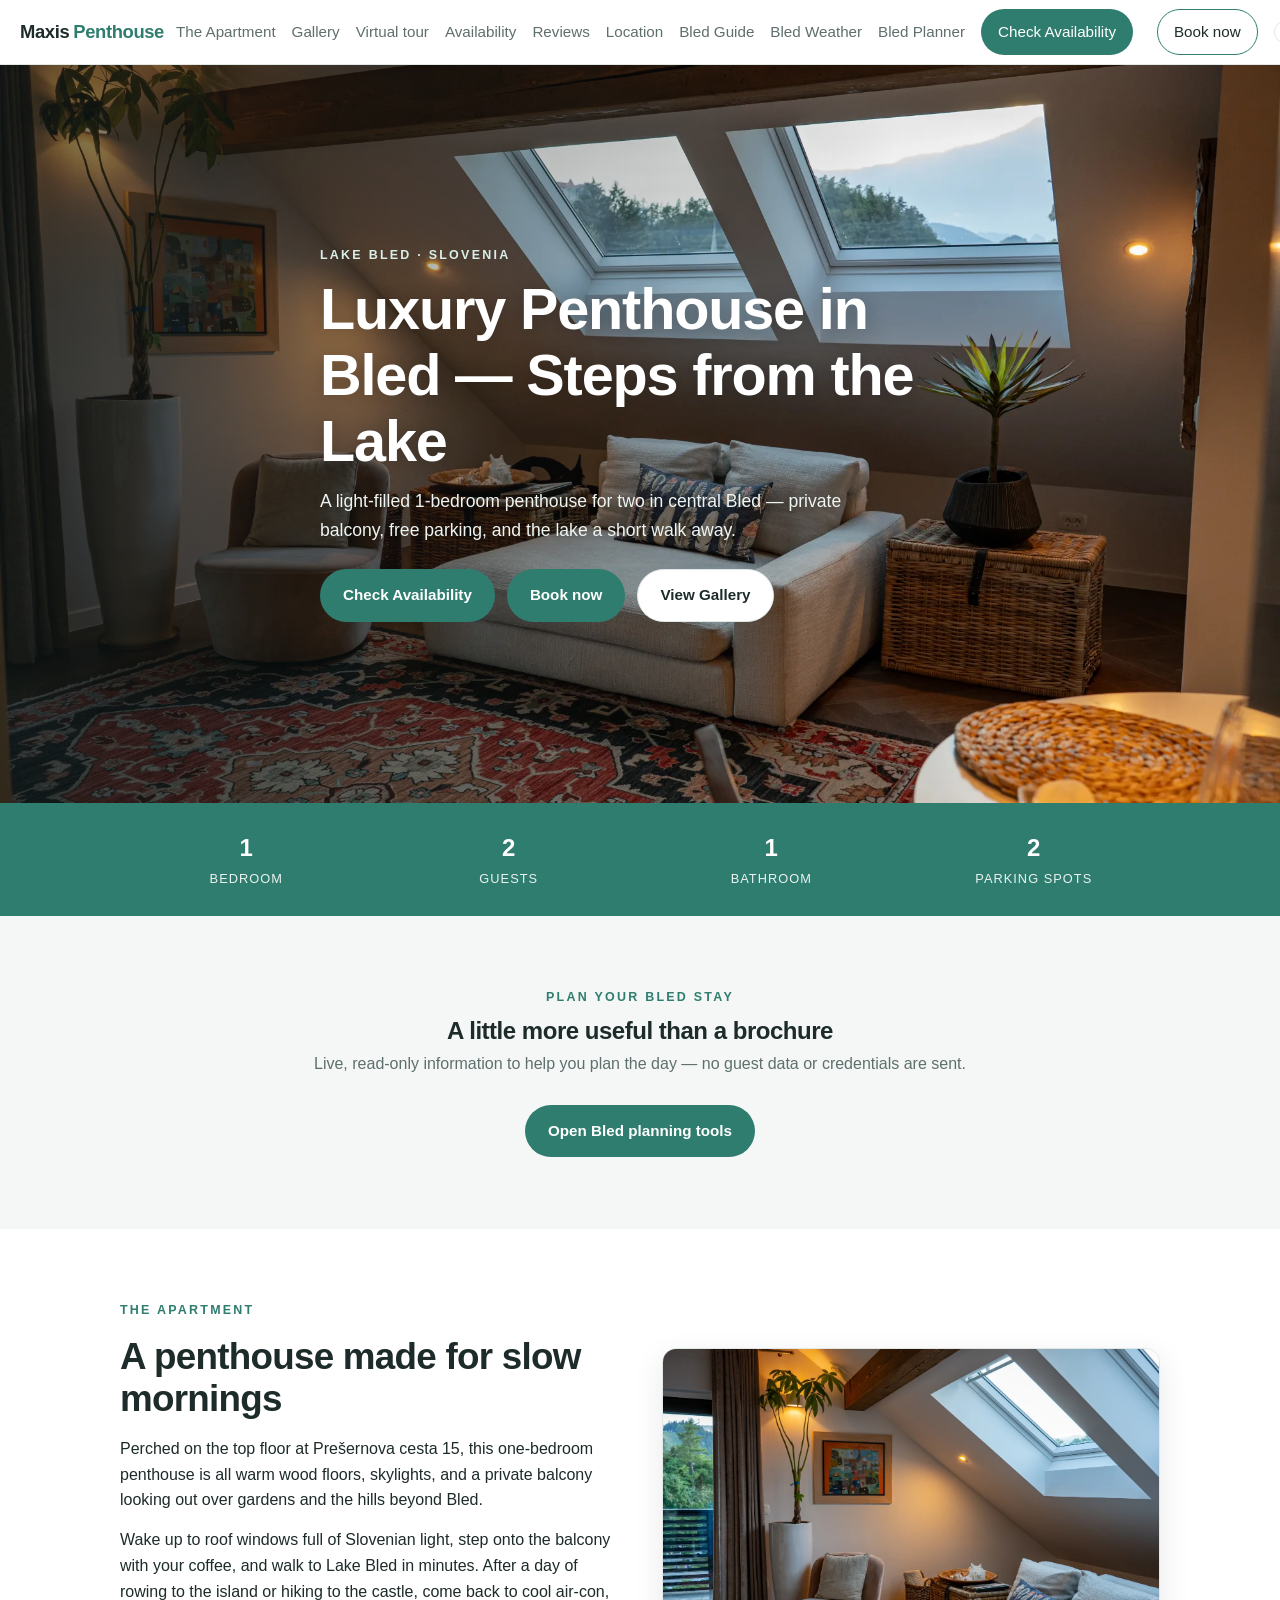
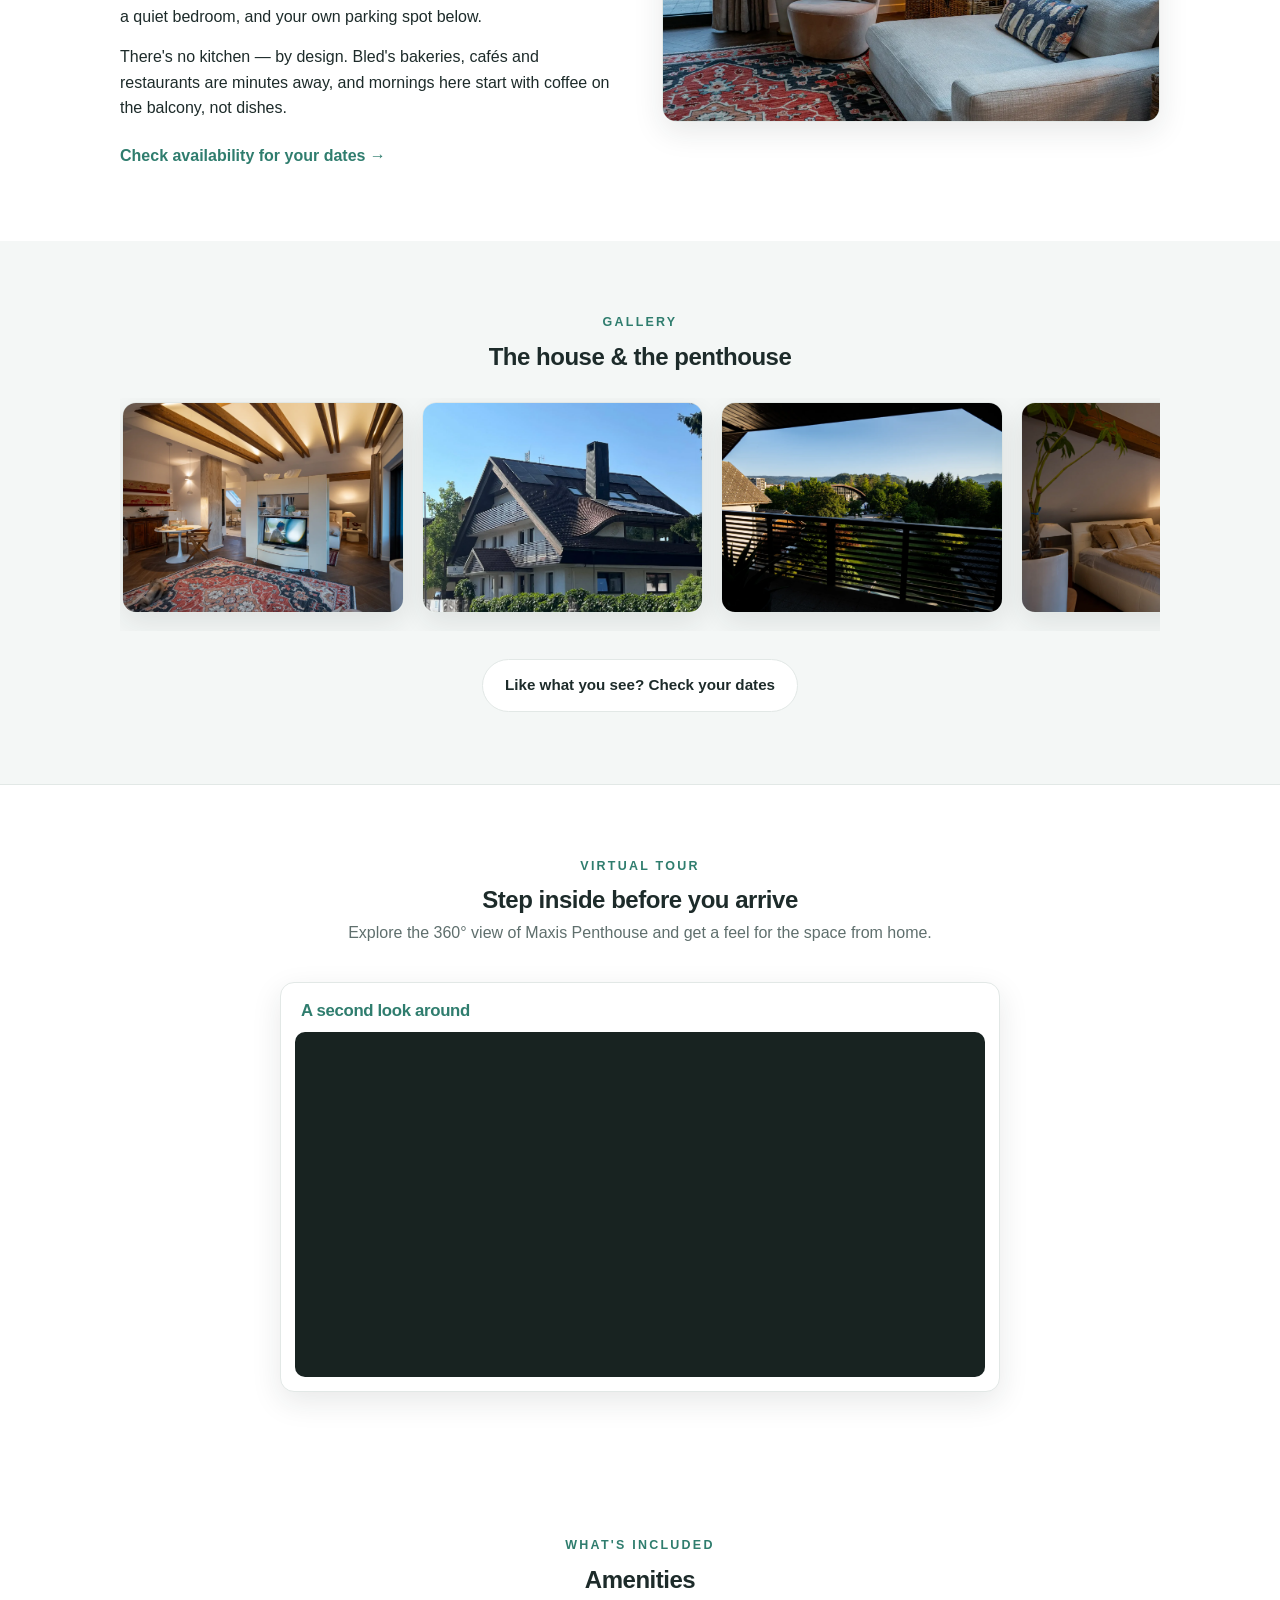
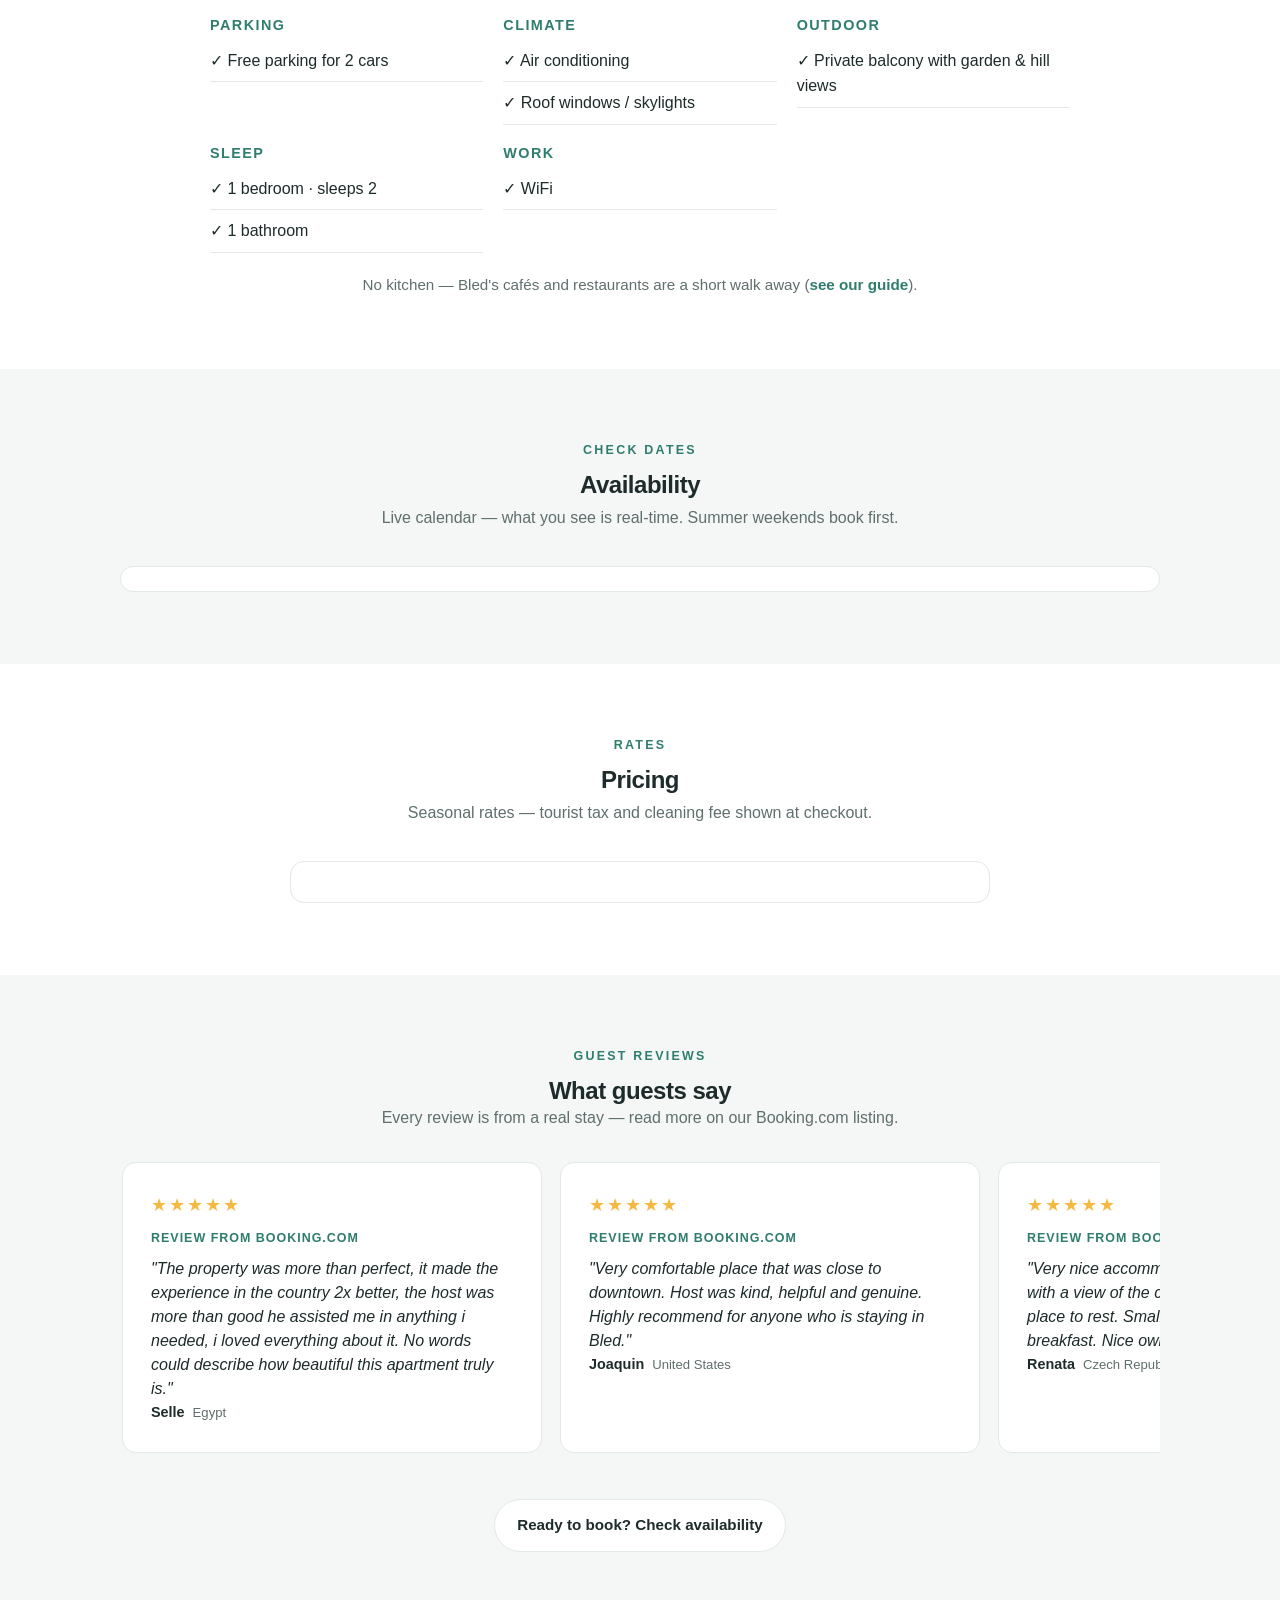
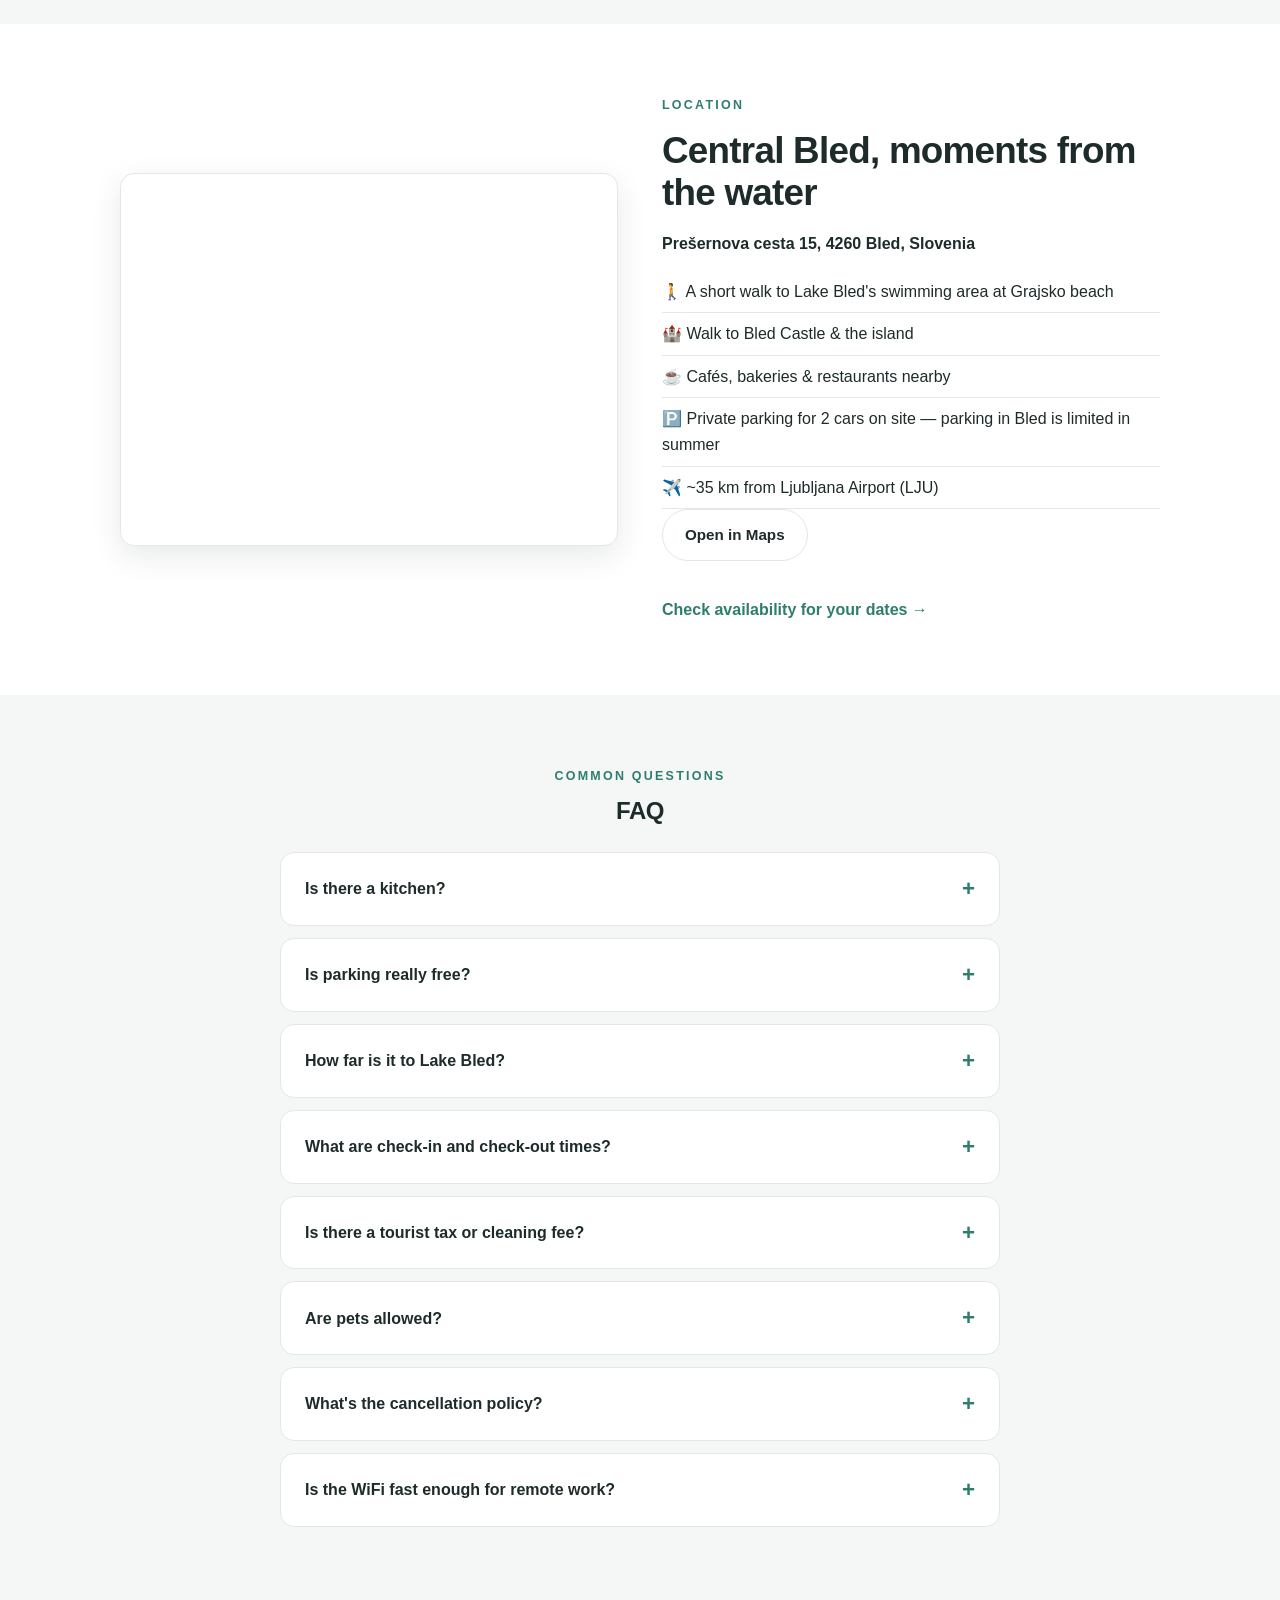
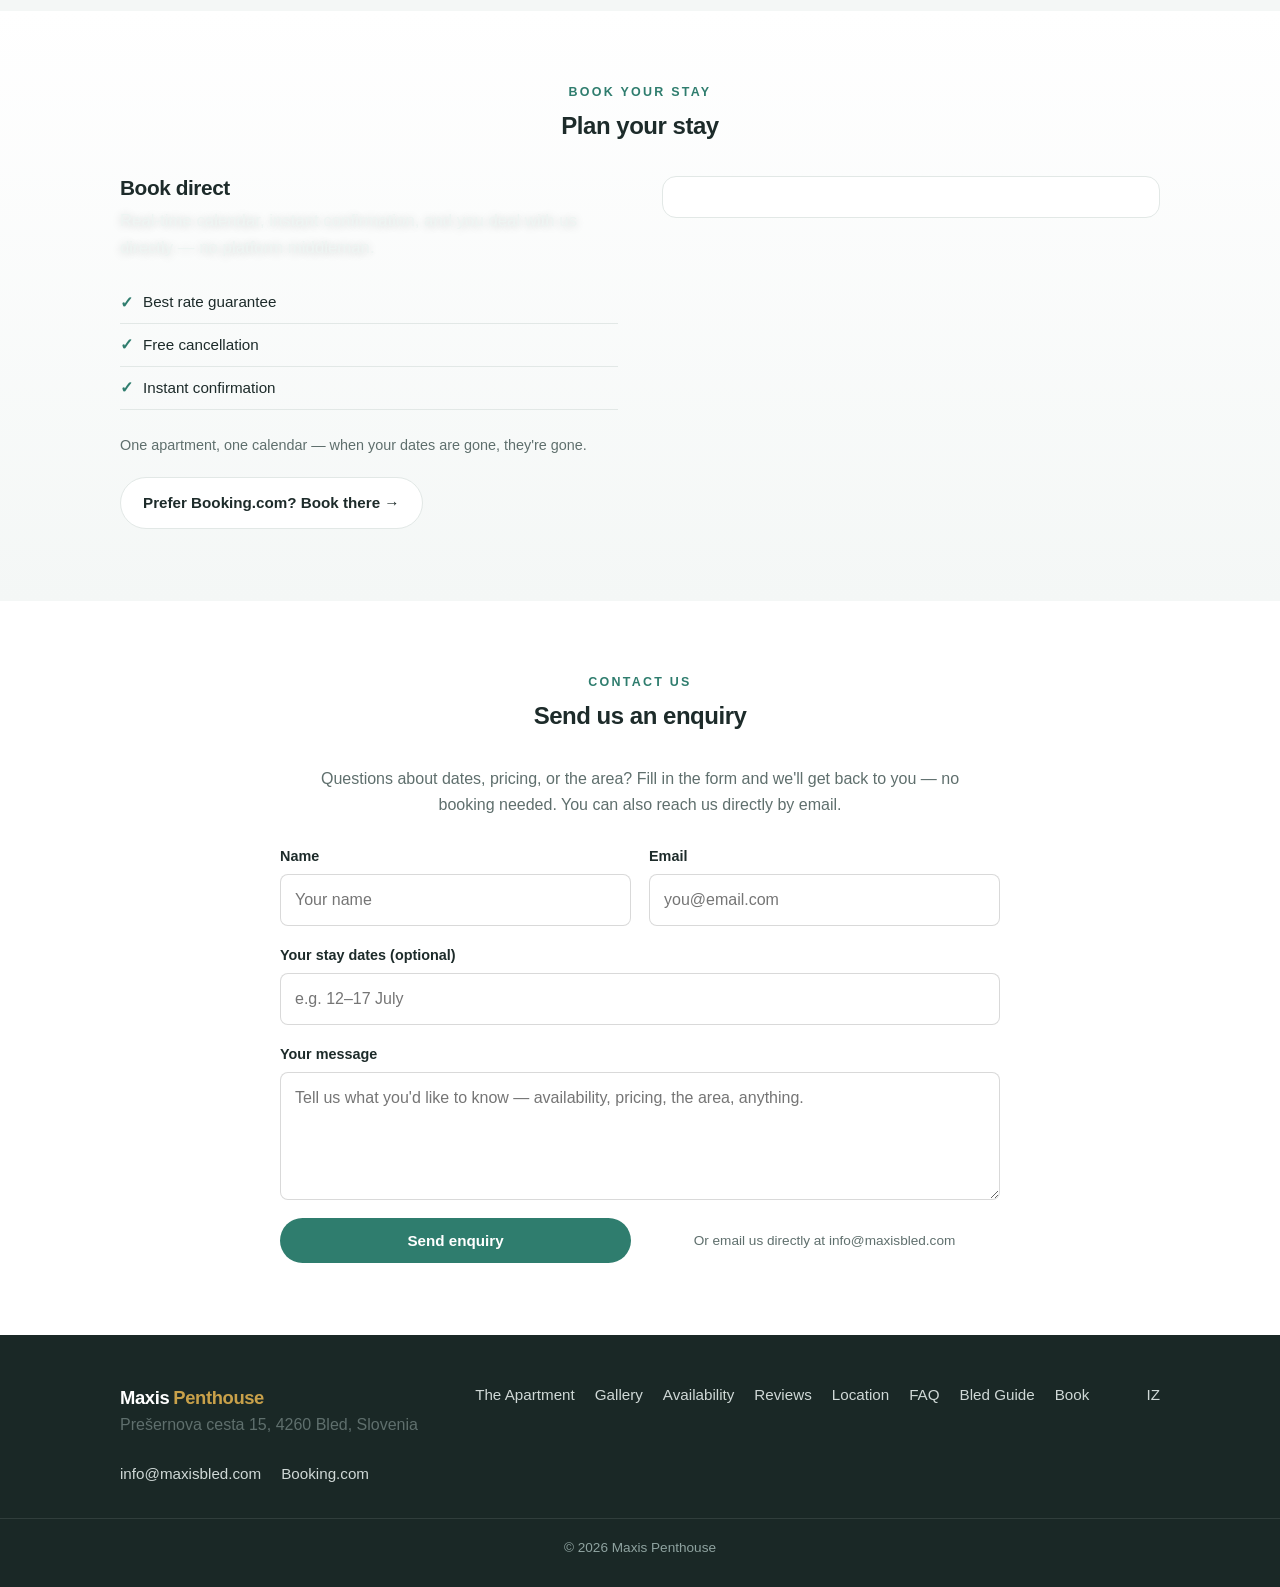
==== index.html @ b4956f51 "Improve mobile virtual tour fullscreen support" ====
<!DOCTYPE html>
<html lang="en">
<head>
  <meta charset="UTF-8" />
  <meta name="viewport" content="width=device-width, initial-scale=1.0" />
  <title>Luxury Penthouse in Bled | Maxis Penthouse — Lake Bled Apartment</title>
  <meta name="description" content="Luxury penthouse apartment in Bled, Slovenia — steps from Lake Bled. Private balcony, mountain views, air conditioning, free parking for 2 cars. Book direct for the best rate." />
  <meta name="robots" content="index, follow, max-image-preview:large" />
  <link rel="canonical" href="https://maxisbled.com/" />
  <link rel="preload" as="image" href="images/hero.webp" imagesrcset="images/hero-2000.webp 2000w, images/hero.webp 1024w" imagesizes="100vw" />

  <meta property="og:type" content="website" />
  <meta property="og:locale" content="en_US" />
  <meta property="og:site_name" content="Maxis Penthouse Bled" />
  <meta property="og:title" content="Luxury Penthouse in Bled | Maxis Penthouse — Lake Bled Apartment" />
  <meta property="og:description" content="Luxury penthouse apartment in Bled, Slovenia — steps from Lake Bled. Private balcony, mountain views, air conditioning, free parking." />
  <meta property="og:image" content="https://maxisbled.com/images/hero-2000.webp" />
  <meta property="og:image:width" content="2000" />
  <meta property="og:image:height" content="1334" />
  <meta property="og:image:type" content="image/webp" />
  <meta property="og:image:alt" content="Bright living area with wooden floors and roof windows at Maxis Penthouse Bled" />
  <meta property="og:url" content="https://maxisbled.com/" />
  <meta name="twitter:card" content="summary_large_image" />
  <meta name="twitter:title" content="Luxury Penthouse in Bled | Maxis Penthouse" />
  <meta name="twitter:description" content="Luxury penthouse apartment in Bled, Slovenia — steps from Lake Bled. Private balcony, mountain views, free parking." />
  <meta name="twitter:image" content="https://maxisbled.com/images/hero-2000.webp" />
  <meta name="twitter:image:alt" content="Bright living area with wooden floors and roof windows at Maxis Penthouse Bled" />
  <meta name="theme-color" content="#2f7d6e" />

  <link rel="icon" type="image/svg+xml" href="favicon.svg" />
  <link rel="icon" type="image/png" sizes="180x180" href="favicon.png" />
  <link rel="apple-touch-icon" sizes="180x180" href="favicon.png" />
  <link rel="stylesheet" href="styles.css?v=c5dc581" />
  <script>
    (function(){
      var t=localStorage.getItem('theme');
      if(t)document.documentElement.setAttribute('data-theme',t);
      else if(window.matchMedia('(prefers-color-scheme:dark)').matches)document.documentElement.setAttribute('data-theme','dark');
    })();
  </script>

  <script type="application/ld+json">
  {
    "@context": "https://schema.org",
    "@type": "LodgingBusiness",
    "name": "Maxis Penthouse",
    "description": "Luxury penthouse apartment in central Bled, Slovenia — steps from Lake Bled. Private balcony, mountain views, air conditioning, free parking for 2 cars.",
    "url": "https://maxisbled.com/",
    "image": [
      "https://maxisbled.com/images/hero.webp",
      "https://maxisbled.com/images/living.webp",
      "https://maxisbled.com/images/balcony.webp",
      "https://maxisbled.com/images/featured.webp",
      "https://maxisbled.com/images/bedroom.webp",
      "https://maxisbled.com/images/bathroom.webp"
    ],
    "address": { "@type": "PostalAddress", "streetAddress": "Prešernova cesta 15", "addressLocality": "Bled", "postalCode": "4260", "addressCountry": "SI" },
    "geo": { "@type": "GeoCoordinates", "latitude": 46.3683, "longitude": 14.1036 },
    "priceRange": "€260–€470",
    "checkinTime": "15:00",
    "checkoutTime": "10:00",
    "petsAllowed": false,
    "sameAs": ["https://www.booking.com/hotel/si/maxis-penthouse-with-castle-view.sl.html"],
    "aggregateRating": { "@type": "AggregateRating", "ratingValue": "10", "bestRating": "10", "ratingCount": "4" },
    "amenityFeature": [
      { "@type": "LocationFeatureSpecification", "name": "Free parking", "value": true },
      { "@type": "LocationFeatureSpecification", "name": "Air conditioning", "value": true },
      { "@type": "LocationFeatureSpecification", "name": "WiFi", "value": true },
      { "@type": "LocationFeatureSpecification", "name": "Private balcony", "value": true }
    ],
    "occupancy": { "@type": "QuantitativeValue", "maxValue": 2, "unitText": "guests" }
  }
  </script>
  <script type="application/ld+json">
  {
    "@context": "https://schema.org",
    "@type": "WebSite",
    "name": "Maxis Penthouse",
    "url": "https://maxisbled.com/"
  }
  </script>
  <script type="application/ld+json">
  {
    "@context": "https://schema.org",
    "@type": "FAQPage",
    "mainEntity": [
      {
        "@type": "Question",
        "name": "Is there a kitchen?",
        "acceptedAnswer": {
          "@type": "Answer",
          "text": "No — the penthouse doesn't have a kitchen. Bled has excellent cafés, bakeries and restaurants within a short walk, and we're happy to recommend our favourites. Coffee-making facilities are available."
        }
      },
      {
        "@type": "Question",
        "name": "Is parking really free?",
        "acceptedAnswer": {
          "@type": "Answer",
          "text": "Yes — you get 2 private parking spaces on site at no extra charge. Parking in Bled is limited in summer, so this is a real advantage."
        }
      },
      {
        "@type": "Question",
        "name": "How far is it to Lake Bled?",
        "acceptedAnswer": {
          "@type": "Answer",
          "text": "A short walk. The main swimming area at Grajsko beach is a few minutes on foot from the penthouse."
        }
      },
      {
        "@type": "Question",
        "name": "What are check-in and check-out times?",
        "acceptedAnswer": {
          "@type": "Answer",
          "text": "Check-in from 15:00, check-out by 10:00. Early check-in or late check-out may be available on request."
        }
      },
      {
        "@type": "Question",
        "name": "Is there a tourist tax or cleaning fee?",
        "acceptedAnswer": {
          "@type": "Answer",
          "text": "A tourist tax (~€2–3.50 per guest per night) and a cleaning fee (€40) are shown at checkout through our booking system."
        }
      },
      {
        "@type": "Question",
        "name": "Are pets allowed?",
        "acceptedAnswer": {
          "@type": "Answer",
          "text": "No pets, no smoking — keeping the penthouse fresh for every guest."
        }
      },
      {
        "@type": "Question",
        "name": "What's the cancellation policy?",
        "acceptedAnswer": {
          "@type": "Answer",
          "text": "Flexible. Full details are shown when you book through our calendar."
        }
      },
      {
        "@type": "Question",
        "name": "Is the WiFi fast enough for remote work?",
        "acceptedAnswer": {
          "@type": "Answer",
          "text": "Yes — the penthouse has reliable WiFi suitable for video calls and remote work."
        }
      }
    ]
  }
  </script>
</head>
<body>
  <a class="skip-link" href="#about" >Skip to content</a>

  <header class="site-header">
    <div class="container nav">
      <a class="brand" href="#top">Maxis<span>Penthouse</span></a>
      <nav class="nav-links" id="nav-links">
        <a href="#about" data-i18n="nav_apartment">The Apartment</a>
        <a href="#gallery" data-i18n="nav_gallery">Gallery</a>
        <a href="#tour" data-i18n="nav_tour">Virtual tour</a>
        <a href="#availability" data-i18n="nav_availability">Availability</a>
        <a href="#reviews" data-i18n="nav_reviews">Reviews</a>
        <a href="#location" data-i18n="nav_location">Location</a>
        <a href="bled-guide.html" data-i18n="nav_guide">Bled Guide</a>
        <a href="weather.html" data-i18n="nav_weather">Bled Weather</a>
        <a href="bled-planner.html" data-i18n="nav_planner">Bled Planner</a>
        <a href="#availability" class="btn btn-primary" data-i18n="nav_check">Check Availability</a>
        <a href="#book" class="btn btn-ghost" data-i18n="nav_book">Book now</a>
      </nav>
      <button class="lang-toggle" data-lang-toggle aria-label="Preklopi v slovenščino"><span data-lang-label>SI</span></button>
      <button class="theme-toggle" id="theme-toggle" aria-label="Toggle dark mode"><span class="icon-moon">&#9790;</span><span class="icon-sun">&#9728;</span></button>
      <button class="nav-toggle" id="nav-toggle" aria-label="Menu" aria-expanded="false" aria-controls="nav-links">☰</button>
    </div>
  </header>

  <section id="top" class="hero">
    <picture>
      <source srcset="images/hero-2000.webp" media="(min-width: 1200px)" />
      <img class="hero-photo" src="images/hero.webp" alt="Bright living area with wooden floors and roof windows at Maxis Penthouse Bled" fetchpriority="high" />
    </picture>
    <div class="hero-overlay"></div>
    <div class="container hero-inner">
      <p class="eyebrow" data-i18n="hero_eyebrow">Lake Bled · Slovenia</p>
      <h1 data-i18n="hero_h1">Luxury Penthouse in Bled — Steps from the Lake</h1>
      <p class="lead" data-i18n="hero_lead">A light-filled 1-bedroom penthouse for two in central Bled — private balcony, free parking, and the lake a short walk away.</p>
      <div class="hero-cta">
        <a href="#availability" class="btn btn-primary" data-i18n="btn_check">Check Availability</a>
        <a href="#book" class="btn btn-primary" data-i18n="btn_book">Book now</a>
        <a href="#gallery" class="btn btn-ghost" data-i18n="btn_view_gallery">View Gallery</a>
      </div>
    </div>
  </section>

  <section class="facts">
    <div class="container facts-grid">
      <div class="fact"><span class="fact-num">1</span><span class="fact-label" data-i18n="fact_bedroom">Bedroom</span></div>
      <div class="fact"><span class="fact-num">2</span><span class="fact-label" data-i18n="fact_guests">Guests</span></div>
      <div class="fact"><span class="fact-num">1</span><span class="fact-label" data-i18n="fact_bathroom">Bathroom</span></div>
      <div class="fact"><span class="fact-num">2</span><span class="fact-label" data-i18n="fact_parking">Parking spots</span></div>
    </div>
  </section>

  <section id="stay-info" class="section section-alt stay-tools-teaser">
    <div class="container center">
      <p class="eyebrow center" data-i18n="live_eyebrow">Plan your Bled stay</p>
      <h2 class="center" data-i18n="live_h2">A little more useful than a brochure</h2>
      <p class="section-desc center muted" data-i18n="live_desc">Live, read-only information to help you plan the day — no guest data or credentials are sent.</p>
      <a class="btn btn-primary section-cta" href="weather.html" data-i18n="nav_weather">Open Bled planning tools</a>
    </div>
  </section>

  <section id="about" class="section">
    <div class="container two-col">
      <div class="col-text">
        <p class="eyebrow" data-i18n="about_eyebrow">The Apartment</p>
        <h2 data-i18n="about_h2">A penthouse made for slow mornings</h2>
        <p data-i18n="about_p1">Perched on the top floor at Prešernova cesta 15, this one-bedroom penthouse is all warm wood floors, skylights, and a private balcony looking out over gardens and the hills beyond Bled.</p>
        <p data-i18n="about_p2">Wake up to roof windows full of Slovenian light, step onto the balcony with your coffee, and walk to Lake Bled in minutes. After a day of rowing to the island or hiking to the castle, come back to cool air-con, a quiet bedroom, and your own parking spot below.</p>
        <p data-i18n="about_p3">There's no kitchen — by design. Bled's bakeries, cafés and restaurants are minutes away, and mornings here start with coffee on the balcony, not dishes.</p>
        <a href="#availability" class="text-cta" data-i18n="about_cta">Check availability for your dates →</a>
      </div>
      <div class="col-media">
        <img class="img-round" src="images/living.webp" alt="Living room with balcony door and garden view at Maxis Penthouse Bled"  loading="lazy" width="1024" height="683" />
      </div>
    </div>
  </section>

  <section id="gallery" class="section section-alt">
    <div class="container">
      <p class="eyebrow center" data-i18n="gallery_eyebrow">Gallery</p>
      <h2 class="center" data-i18n="gallery_h2">The house &amp; the penthouse</h2>
      <div class="gallery" role="region" aria-label="Photo gallery" tabindex="0">
        <div class="gallery-track">
          <img class="img-round gallery-lead" src="images/featured.webp" alt="Spacious penthouse living area with natural light and wooden floors at Maxis Penthouse Bled" loading="lazy" width="1024" height="683" />
          <img class="img-round" src="images/building.webp" alt="Exterior of the house on Prešernova cesta 15 — the penthouse is the top floor with solar panels, skylights and a private balcony" loading="lazy" width="1313" height="1600" />
          <img class="img-round" src="images/balcony.webp" alt="Private balcony with garden and hill views at Maxis Penthouse Bled" loading="lazy" width="1024" height="683" />
          <img class="img-round" src="images/bedroom.webp" alt="Double bedroom with warm lighting and wooden floors at Maxis Penthouse Bled" loading="lazy" width="1024" height="683" />
          <img class="img-round" src="images/skylight.webp" alt="Roof windows filling the penthouse living room with light at Maxis Penthouse Bled" loading="lazy" width="1024" height="683" />
          <img class="img-round" src="images/bathroom.webp" alt="Modern bathroom with shower at Maxis Penthouse Bled" loading="lazy" width="1024" height="683" />
          <img class="img-round" src="images/gallery-5.webp" alt="Penthouse room with natural light at Maxis Penthouse Bled" loading="lazy" width="1024" height="683" />
          <img class="img-round" src="images/gallery-11.webp" alt="Views over the hills and trees from Maxis Penthouse Bled" loading="lazy" width="1024" height="683" />
          <img class="img-round" src="images/gallery-12.webp" alt="Dining table area at Maxis Penthouse Bled" loading="lazy" width="1024" height="683" />
        </div>
      </div>
      <div class="section-cta center">
        <a href="#availability" class="btn btn-ghost" data-i18n="gallery_cta">Like what you see? Check your dates</a>
      </div>
    </div>
  </section>

  <section id="tour" class="section virtual-tour-section">
    <div class="container">
      <div class="section-header center">
        <p class="eyebrow center" data-i18n="tour_eyebrow">Virtual tour</p>
        <h2 class="center" data-i18n="tour_h2">Step inside before you arrive</h2>
        <p class="section-desc center muted" data-i18n="tour_desc">Explore the 360° view of Maxis Penthouse and get a feel for the space from home.</p>
      </div>
      <div class="virtual-tour-grid">
        <article class="virtual-tour-card">
          <h3 data-i18n="tour_2_title">A second look around</h3>
          <div class="virtual-tour-frame">
            <iframe title="Second 360° virtual tour of the Maxis Penthouse" src="https://momento360.com/e/uc/481cbc3a7614411aabf48dd145ebda7f?utm_campaign=embed&amp;utm_source=other&amp;utm_medium=embed&amp;size=medium&amp;display-plan=true" allow="accelerometer; gyroscope; autoplay; fullscreen" allowfullscreen="true" webkitallowfullscreen="true" mozallowfullscreen="true" loading="lazy" referrerpolicy="no-referrer-when-downgrade"></iframe>
          </div>
        </article>
      </div>
    </div>
  </section>

  <section id="amenities" class="section">
    <div class="container">
      <p class="eyebrow center" data-i18n="am_eyebrow">What's included</p>
      <h2 class="center" data-i18n="am_h2">Amenities</h2>
      <div class="amenities-grid">
        <div class="amenity-group">
          <h3 data-i18n="am_parking">Parking</h3>
          <ul class="amenities">
            <li data-i18n="am_parking_1">✓ Free parking for 2 cars</li>
          </ul>
        </div>
        <div class="amenity-group">
          <h3 data-i18n="am_climate">Climate</h3>
          <ul class="amenities">
            <li data-i18n="am_climate_1">✓ Air conditioning</li>
            <li data-i18n="am_climate_2">✓ Roof windows / skylights</li>
          </ul>
        </div>
        <div class="amenity-group">
          <h3 data-i18n="am_outdoor">Outdoor</h3>
          <ul class="amenities">
            <li data-i18n="am_outdoor_1">✓ Private balcony with garden &amp; hill views</li>
          </ul>
        </div>
        <div class="amenity-group">
          <h3 data-i18n="am_sleep">Sleep</h3>
          <ul class="amenities">
            <li data-i18n="am_sleep_1">✓ 1 bedroom · sleeps 2</li>
            <li data-i18n="am_sleep_2">✓ 1 bathroom</li>
          </ul>
        </div>
        <div class="amenity-group">
          <h3 data-i18n="am_work">Work</h3>
          <ul class="amenities">
            <li data-i18n="am_work_1">✓ WiFi</li>
          </ul>
        </div>
      </div>
      <p class="amenity-note muted" data-i18n="am_note">No kitchen — Bled's cafés and restaurants are a short walk away (<a href="bled-guide.html">see our guide</a>).</p>
    </div>
  </section>

  <section id="availability" class="section section-alt">
    <div class="container">
      <div class="section-header center">
        <p class="eyebrow center" data-i18n="av_eyebrow">Check dates</p>
        <h2 class="center" data-i18n="av_h2">Availability</h2>
        <p class="section-desc center muted" data-i18n="av_desc">Live calendar — what you see is real-time. Summer weekends book first.</p>
      </div>
      <div class="bentral-widget bentral-calendar">
        <script src="//www.bentral.com/service/embed/calendar.js?uid=5f54637a4e44674d&last=true&key=ef32fbc68fd13b8f9e5ba7a55520e061"></script>
      </div>
    </div>
  </section>

  <section id="pricing" class="section">
    <div class="container">
      <div class="section-header center">
        <p class="eyebrow center" data-i18n="pr_eyebrow">Rates</p>
        <h2 class="center" data-i18n="pr_h2">Pricing</h2>
        <p class="section-desc center muted" data-i18n="pr_desc">Seasonal rates — tourist tax and cleaning fee shown at checkout.</p>
      </div>
      <div class="bentral-widget bentral-pricelist">
        <script src="//www.bentral.com/service/embed/price-list.js?uid=5f54637a4e44674d&id=5f7a51794e515f4e&key=ef32fbc68fd13b8f9e5ba7a55520e061"></script>
      </div>
    </div>
  </section>

  <section id="reviews" class="section section-alt">
    <div class="container">
      <p class="eyebrow center" data-i18n="rev_eyebrow">Guest reviews</p>
      <h2 class="center" data-i18n="rev_h2">What guests say</h2>
      <p class="center muted" style="margin-bottom:8px" data-i18n="rev_hint">Every review is from a real stay — <a href="https://www.booking.com/hotel/si/maxis-penthouse-with-castle-view.sl.html" target="_blank" rel="noopener">read more on our Booking.com listing</a>.</p>
      <div class="reviews" role="region" aria-label="Guest reviews" tabindex="0">
        <div class="review-card">
          <div class="review-stars" aria-label="5 out of 5 stars">★★★★★</div>
          <p class="review-source" data-i18n="rev_source">Review from Booking.com</p>
          <p class="review-text">"The property was more than perfect, it made the experience in the country 2x better, the host was more than good he assisted me in anything i needed, i loved everything about it. No words could describe how beautiful this apartment truly is."</p>
          <div class="review-author">
            <strong>Selle</strong>
            <span class="muted">Egypt</span>
          </div>
        </div>
        <div class="review-card">
          <div class="review-stars" aria-label="5 out of 5 stars">★★★★★</div>
          <p class="review-source" data-i18n="rev_source">Review from Booking.com</p>
          <p class="review-text">"Very comfortable place that was close to downtown. Host was kind, helpful and genuine. Highly recommend for anyone who is staying in Bled."</p>
          <div class="review-author">
            <strong>Joaquin</strong>
            <span class="muted">United States</span>
          </div>
        </div>
        <div class="review-card">
          <div class="review-stars" aria-label="5 out of 5 stars">★★★★★</div>
          <p class="review-source" data-i18n="rev_source">Review from Booking.com</p>
          <p class="review-text">"Very nice accommodation above the dental office with a view of the castle. Modern furnishings, quiet place to rest. Small bakery nearby, great for breakfast. Nice owners, parking by the house."</p>
          <div class="review-author">
            <strong>Renata</strong>
            <span class="muted">Czech Republic</span>
          </div>
        </div>
        <div class="review-card">
          <div class="review-stars" aria-label="5 out of 5 stars">★★★★★</div>
          <p class="review-source" data-i18n="rev_source">Review from Booking.com</p>
          <p class="review-text">"Harika tasarlanmış bir ev ve her şey çok temiz."</p>
          <p class="review-text">"Wonderfully designed and very clean."</p>
          <div class="review-author">
            <strong>Ozen</strong>
            <span class="muted">Turkey</span>
          </div>
        </div>
      </div>
      <div class="section-cta center">
        <a href="#availability" class="btn btn-ghost" data-i18n="btn_ready_book">Ready to book? Check availability</a>
      </div>
    </div>
  </section>

  <section id="location" class="section">
    <div class="container two-col">
      <div class="col-media">
        <div class="map-wrap"><iframe src="https://maps.google.com/maps?q=Pre%C5%A1ernova%20cesta%2015%20Bled%20Slovenia&output=embed" width="100%" height="100%" style="border:0;" allowfullscreen="" loading="lazy" referrerpolicy="no-referrer-when-downgrade"></iframe></div>
      </div>
      <div class="col-text">
        <p class="eyebrow" data-i18n="loc_eyebrow">Location</p>
        <h2 data-i18n="loc_h2">Central Bled, moments from the water</h2>
        <p data-i18n="loc_street"><strong>Prešernova cesta 15, 4260 Bled, Slovenia</strong></p>
        <ul class="location-list">
          <li><span aria-hidden="true">🚶</span> <span data-i18n="loc_1">A short walk to Lake Bled's swimming area at Grajsko beach</span></li>
          <li><span aria-hidden="true">🏰</span> <span data-i18n="loc_2">Walk to Bled Castle &amp; the island</span></li>
          <li><span aria-hidden="true">☕</span> <span data-i18n="loc_3">Cafés, bakeries &amp; restaurants nearby</span></li>
          <li><span aria-hidden="true">🅿️</span> <span data-i18n="loc_4">Private parking for 2 cars on site — parking in Bled is limited in summer</span></li>
          <li><span aria-hidden="true">✈️</span> <span data-i18n="loc_5">~35 km from Ljubljana Airport (LJU)</span></li>
        </ul>
        <a class="btn btn-ghost" href="https://www.google.com/maps/search/?api=1&query=Pre%C5%A1ernova+cesta+15+Bled" target="_blank" rel="noopener" data-i18n="btn_open_maps">Open in Maps</a>
        <div class="section-cta">
          <a href="#availability" class="text-cta" data-i18n="about_cta">Check availability for your dates →</a>
        </div>
      </div>
    </div>
  </section>

  <section id="faq" class="section section-alt">
    <div class="container">
      <p class="eyebrow center" data-i18n="faq_eyebrow">Common questions</p>
      <h2 class="center" data-i18n="faq_h2">FAQ</h2>
      <div class="faq-list">
        <details class="faq-item">
          <summary data-i18n="faq1_q">Is there a kitchen?</summary>
          <p data-i18n="faq1_a">No — the penthouse doesn't have a kitchen. Bled has excellent cafés, bakeries and restaurants within a short walk, and we're happy to recommend our favourites. Coffee-making facilities are available.</p>
        </details>
        <details class="faq-item">
          <summary data-i18n="faq2_q">Is parking really free?</summary>
          <p data-i18n="faq2_a">Yes — you get 2 private parking spaces on site at no extra charge. Parking in Bled is limited in summer, so this is a real advantage.</p>
        </details>
        <details class="faq-item">
          <summary data-i18n="faq3_q">How far is it to Lake Bled?</summary>
          <p data-i18n="faq3_a">A short walk. The main swimming area at Grajsko beach is a few minutes on foot from the penthouse.</p>
        </details>
        <details class="faq-item">
          <summary data-i18n="faq4_q">What are check-in and check-out times?</summary>
          <p data-i18n="faq4_a">Check-in from 15:00, check-out by 10:00. Early check-in or late check-out may be available on request.</p>
        </details>
        <details class="faq-item">
          <summary data-i18n="faq5_q">Is there a tourist tax or cleaning fee?</summary>
          <p data-i18n="faq5_a">A tourist tax (~€2–3.50 per guest per night) and a cleaning fee (€40) are shown at checkout through our booking system.</p>
        </details>
        <details class="faq-item">
          <summary data-i18n="faq6_q">Are pets allowed?</summary>
          <p data-i18n="faq6_a">No pets, no smoking — keeping the penthouse fresh for every guest.</p>
        </details>
        <details class="faq-item">
          <summary data-i18n="faq7_q">What's the cancellation policy?</summary>
          <p data-i18n="faq7_a">Flexible. Full details are shown when you book through our calendar.</p>
        </details>
        <details class="faq-item">
          <summary data-i18n="faq8_q">Is the WiFi fast enough for remote work?</summary>
          <p data-i18n="faq8_a">Yes — the penthouse has reliable WiFi suitable for video calls and remote work.</p>
        </details>
      </div>
    </div>
  </section>

  <section id="book" class="section book">
    <div class="container">
      <div class="section-header center">
        <p class="eyebrow center" data-i18n="book_eyebrow">Book your stay</p>
        <h2 class="center" data-i18n="book_h2">Plan your stay</h2>
      </div>
      <div class="booking-grid">
        <div class="booking-content">
          <h3 data-i18n="book_bdirect">Book direct</h3>
          <p class="lead" data-i18n="book_lead">Real-time calendar, instant confirmation, and you deal with us directly — no platform middleman.</p>
          <ul class="booking-features">
            <li><span class="bf-check">&#10003;</span> <span data-i18n="book_f1">Best rate guarantee</span></li>
            <li><span class="bf-check">&#10003;</span> <span data-i18n="book_f2">Free cancellation</span></li>
            <li><span class="bf-check">&#10003;</span> <span data-i18n="book_f3">Instant confirmation</span></li>
          </ul>
          <p class="muted" style="font-size:.9rem" data-i18n="book_note">One apartment, one calendar — when your dates are gone, they're gone.</p>
          <p style="margin-top:20px"><a class="btn btn-ghost" href="https://www.booking.com/hotel/si/maxis-penthouse-with-castle-view.sl.html" target="_blank" rel="noopener" data-i18n="btn_prefer_booking">Prefer Booking.com? Book there →</a></p>
        </div>
        <div class="booking-form-wrapper">
          <div class="bentral-widget">
            <script src="//www.bentral.com/service/embed/booking.js?id=5f7a51794e515f4e&width=full&key=ef32fbc68fd13b8f9e5ba7a55520e061"></script>
          </div>
        </div>
      </div>
    </div>
  </section>

  <section id="contact" class="section">
    <div class="container">
      <div class="section-header center">
        <p class="eyebrow center" data-i18n="ct_eyebrow">Contact us</p>
        <h2 class="center" data-i18n="ct_h2">Send us an enquiry</h2>
      </div>
      <p class="center muted guide-intro" style="max-width:680px;margin:0 auto 28px;" data-i18n="ct_intro">Questions about dates, pricing, or the area? Fill in the form and we'll get back to you — no booking needed. You can also reach us directly by email.</p>
      <form class="enquiry home-form" name="home-enquiry" method="POST" action="/?sent=1" data-netlify="true" netlify-honeypot="website" data-email-user="info" data-email-host="maxisbled.com">
        <input type="hidden" name="form-name" value="home-enquiry" />
        <div class="field">
          <label for="h-name" data-i18n="ct_name">Name</label>
          <input id="h-name" name="name" type="text" placeholder="Your name" data-i18n-ph="ct_name_ph" required />
        </div>
        <div class="field">
          <label for="h-email" data-i18n="ct_email">Email</label>
          <input id="h-email" name="_replyto" type="email" placeholder="you@email.com" data-i18n-ph="ct_email_ph" required />
        </div>
        <div class="field" style="grid-column:1/-1;">
          <label for="h-dates" data-i18n="ct_dates">Your stay dates (optional)</label>
          <input id="h-dates" name="dates" type="text" placeholder="e.g. 12–17 July" data-i18n-ph="ct_dates_ph" />
        </div>
        <div class="field field-full" style="grid-column:1/-1;">
          <label for="h-msg" data-i18n="ct_msg">Your message</label>
          <textarea id="h-msg" name="message" rows="4" placeholder="Tell us what you'd like to know — availability, pricing, the area, anything." data-i18n-ph="ct_msg_ph" required></textarea>
        </div>
        <div class="honeypot" aria-hidden="true">
          <label for="h-website" data-i18n="ct_hp">Leave this field empty</label>
          <input id="h-website" name="website" type="text" tabindex="-1" autocomplete="off" />
        </div>
        <button type="submit" class="btn btn-primary btn-block" data-i18n="btn_send">Send enquiry</button>
        <p class="muted" style="font-size:.85rem;text-align:center;margin-top:12px;"><span data-i18n="ct_email_us">Or email us directly at</span> <a class="mailto mailto-self" data-email-user="info" data-email-host="maxisbled.com" href="#">[email]</a></p>
      </form>
    </div>
  </section>

  <footer class="site-footer">
    <div class="container footer-inner">
      <div>
        <span class="brand">Maxis<span>Penthouse</span></span>
        <p class="muted" data-i18n="ft_address">Prešernova cesta 15, 4260 Bled, Slovenia</p>
      </div>
      <div class="footer-links">
        <a href="#about" data-i18n="nav_apartment">The Apartment</a>
        <a href="#gallery" data-i18n="nav_gallery">Gallery</a>
        <a href="#availability" data-i18n="nav_availability">Availability</a>
        <a href="#reviews" data-i18n="nav_reviews">Reviews</a>
        <a href="#location" data-i18n="nav_location">Location</a>
        <a href="#faq" data-i18n="faq_h2">FAQ</a>
        <a href="bled-guide.html" data-i18n="nav_guide">Bled Guide</a>
        <a href="#book" data-i18n="ft_book">Book</a>
      </div>
      <div class="footer-links footer-author"><a href="https://isakzvegelj.com/" target="_blank" rel="noopener" aria-label="Website by IZ">IZ</a></div>
      <div class="footer-links">
        <a class="mailto mailto-self" data-email-user="info" data-email-host="maxisbled.com" href="#">[email]</a>
        <a href="https://www.booking.com/hotel/si/maxis-penthouse-with-castle-view.sl.html" target="_blank" rel="noopener">Booking.com</a>
      </div>
    </div>
    <p class="copyright">© <span id="year"></span> Maxis Penthouse</p>
  </footer>

  <div class="sticky-mobile-bar" id="sticky-bar">
    <a href="#availability" class="btn btn-primary btn-block" data-i18n="st_check">Check Availability</a>
    <a href="#book" class="btn btn-primary btn-block" data-i18n="st_book">Book now</a>
  </div>

  <script>
    document.getElementById('year').textContent = new Date().getFullYear();

    var themeToggle = document.getElementById('theme-toggle');
    themeToggle.addEventListener('click', function() {
      var current = document.documentElement.getAttribute('data-theme');
      var next = current === 'dark' ? 'light' : 'dark';
      if (next === 'light') {
        document.documentElement.removeAttribute('data-theme');
        localStorage.removeItem('theme');
      } else {
        document.documentElement.setAttribute('data-theme', 'dark');
        localStorage.setItem('theme', 'dark');
      }
    });

    var navToggle = document.getElementById('nav-toggle');
    var navLinks = document.getElementById('nav-links');
    navToggle.addEventListener('click', function() {
      var open = navLinks.classList.toggle('open');
      navToggle.setAttribute('aria-expanded', open);
    });
    navLinks.querySelectorAll('a').forEach(function(link) {
      link.addEventListener('click', function() {
        navLinks.classList.remove('open');
        navToggle.setAttribute('aria-expanded', 'false');
      });
    });
    document.addEventListener('keydown', function(e) {
      if (e.key === 'Escape' && navLinks.classList.contains('open')) {
        navLinks.classList.remove('open');
        navToggle.setAttribute('aria-expanded', 'false');
        navToggle.focus();
      }
    });

    var galleryTrack = document.querySelector('.gallery-track');
    if (galleryTrack) galleryTrack.parentNode.appendChild(galleryTrack.cloneNode(true));
    document.querySelectorAll('.gallery img').forEach(function(img) {
      img.setAttribute('tabindex', '0');
      img.addEventListener('click', function(e) {
        e.stopPropagation();
        openLightbox(this.getAttribute('src'), this.getAttribute('alt'));
      });
      img.addEventListener('keydown', function(e) {
        if (e.key === 'Enter') {
          e.stopPropagation();
          openLightbox(this.getAttribute('src'), this.getAttribute('alt'));
        }
      });
    });

    function openLightbox(src, alt) {
      var overlay = document.createElement('div');
      overlay.className = 'lightbox';
      overlay.setAttribute('role', 'dialog');
      overlay.setAttribute('aria-modal', 'true');
      var isSL = (window.maxisLang && window.maxisLang() === 'sl');
      var lbAria = isSL ? 'Pregledovalnik slik' : 'Image viewer';
      var lbClose = isSL ? 'Zapri' : 'Close';
      overlay.setAttribute('aria-label', lbAria);
      overlay.innerHTML = '<span class="lightbox-close" tabindex="0" role="button" aria-label="' + lbClose + '">&times;</span><img src="' + src + '" alt="' + (alt || '') + '" />';
      overlay.querySelector('.lightbox-close').addEventListener('click', function() { overlay.remove(); });
      overlay.querySelector('img').addEventListener('click', function(e) { e.stopPropagation(); });
      overlay.addEventListener('click', function() { this.remove(); });
      document.addEventListener('keydown', function handler(e) {
        if (e.key === 'Escape') {
          overlay.remove();
          document.removeEventListener('keydown', handler);
        }
      });
      document.body.appendChild(overlay);
      overlay.querySelector('.lightbox-close').focus();
    }

    var stickyBar = document.getElementById('sticky-bar');
    var heroEl = document.querySelector('.hero');
    var bookEl = document.getElementById('book');
    function updateStickyBar() {
      var scrollY = window.scrollY;
      var heroBottom = heroEl.offsetTop + heroEl.offsetHeight;
      var bookTop = bookEl.offsetTop;
      if (scrollY > heroBottom && scrollY + window.innerHeight < bookTop) {
        stickyBar.classList.add('visible');
      } else {
        stickyBar.classList.remove('visible');
      }
    }
    window.addEventListener('scroll', updateStickyBar, { passive: true });
    updateStickyBar();

    function fetchLiveJson(url) {
      var controller = new AbortController();
      var timer = window.setTimeout(function(){ controller.abort(); }, 7000);
      return fetch(url, { signal: controller.signal, headers: { 'Accept': 'application/json' } })
        .then(function(response){
          if (!response.ok) throw new Error('upstream HTTP ' + response.status);
          return response.json();
        })
        .finally(function(){ window.clearTimeout(timer); });
    }

    var liveState = { weather:null, currency:null, holiday:null, air:null, uv:null, rain:null };
    function liveLang() { return window.maxisLang && window.maxisLang() === 'sl' ? 'sl' : 'en'; }
    function liveCopy() {
      return liveLang() === 'sl' ? {
        unavailable:'Začasno ni na voljo', fallback:'Rezervacijska izkušnja ostane na voljo tudi brez podatkov v živo.',
        high:'Najvišja', low:'Najnižja', sunrise:'Sončni vzhod', sunset:'Sončni zahod', also:'Tudi', indicative:'samo okvirna pretvorba',
        holidayDetail:'Pred potovanjem preveri odpiralni čas.', airDetail:'Preprost signal za načrtovanje sprehoda.', uv:'UV', rain:'Možnost dežja', wind:'Veter', cloud:'Oblačnost', aqi:'AQI', low:'Nizko', good:'Dobro', moderate:'Zmerno'
      } : {
        unavailable:'Temporarily unavailable', fallback:'We keep the booking experience available without live data.',
        high:'High', low:'Low', sunrise:'Sunrise', sunset:'Sunset', also:'Also', indicative:'indicative conversion only',
        holidayDetail:'Check opening hours before travelling.', airDetail:'A simple outdoor-planning signal.', uv:'UV', rain:'Rain chance', wind:'Wind', cloud:'Cloud cover', aqi:'AQI', low:'Low', good:'Good', moderate:'Moderate'
      };
    }
    function formatTime(value) {
      if (!value) return '—';
      var part = String(value).split('T')[1] || value;
      return part.slice(0, 5);
    }
    function weatherDescription(code) {
      var en = { 0:'Clear sky',1:'Mainly clear',2:'Partly cloudy',3:'Overcast',45:'Fog',48:'Fog',51:'Light drizzle',53:'Drizzle',55:'Drizzle',61:'Light rain',63:'Rain',65:'Heavy rain',71:'Light snow',73:'Snow',75:'Heavy snow',80:'Rain showers',81:'Rain showers',82:'Heavy showers',95:'Thunderstorm' };
      var sl = { 0:'Jasno',1:'Pretežno jasno',2:'Delno oblačno',3:'Oblačno',45:'Megla',48:'Megla',51:'Rahel dež',53:'Dež',55:'Dež',61:'Rahel dež',63:'Dež',65:'Močan dež',71:'Rahel sneg',73:'Sneg',75:'Močan sneg',80:'Plohe',81:'Plohe',82:'Močne plohe',95:'Nevihta' };
      return (liveLang() === 'sl' ? sl : en)[code] || (liveLang() === 'sl' ? 'Spremenljivo' : 'Mixed conditions');
    }
    function renderLiveState() {
      if (!document.getElementById('live-weather-value')) return;
      var c = liveCopy(), w = liveState.weather, fx = liveState.currency, h = liveState.holiday, a = liveState.air;
      var weatherValue = document.getElementById('live-weather-value');
      if (w && !w.error) {
        weatherValue.textContent = (w.current.temperature_2m ?? '—') + '°C · ' + weatherDescription(w.current.weather_code);
        document.getElementById('live-weather-detail').textContent = c.high + ' ' + (w.daily.temperature_2m_max?.[0] ?? '—') + '°C · ' + c.low + ' ' + (w.daily.temperature_2m_min?.[0] ?? '—') + '°C · ' + c.sunrise + ' ' + formatTime(w.daily.sunrise?.[0]) + ' · ' + c.sunset + ' ' + formatTime(w.daily.sunset?.[0]);
      } else if (w) { weatherValue.textContent = c.unavailable; document.getElementById('live-weather-detail').textContent = c.fallback; }
      if (w && !w.error && w.current.uv_index !== undefined) { document.getElementById('live-uv-value').textContent = c.uv + ' ' + w.current.uv_index; document.getElementById('live-uv-detail').textContent = w.current.uv_index >= 6 ? (liveLang() === 'sl' ? 'Visoka izpostavljenost · uporabi zaščito.' : 'High exposure · use sun protection.') : w.current.uv_index >= 3 ? (liveLang() === 'sl' ? 'Zmerna izpostavljenost · prijeten čas zunaj.' : 'Moderate exposure · a pleasant time outside.') : (c.low + ' · ' + (liveLang() === 'sl' ? 'prijeten čas zunaj.' : 'a pleasant time outside.')); }
      else if (w) { document.getElementById('live-uv-value').textContent = c.unavailable; document.getElementById('live-uv-detail').textContent = c.fallback; }
      if (w && !w.error && w.daily.precipitation_probability_max) { document.getElementById('live-rain-value').textContent = (w.daily.precipitation_probability_max[0] ?? '—') + '%'; document.getElementById('live-rain-detail').textContent = c.rain + ' · ' + (liveLang() === 'sl' ? 'za današnji dan.' : 'today.'); }
      else if (w) { document.getElementById('live-rain-value').textContent = c.unavailable; document.getElementById('live-rain-detail').textContent = c.fallback; }
      if (w && !w.error && w.current.wind_speed_10m !== undefined) { document.getElementById('live-wind-value').textContent = w.current.wind_speed_10m + ' km/h'; document.getElementById('live-wind-detail').textContent = c.wind + ' · ' + (w.current.wind_direction_10m ?? '—') + '° direction.'; }
      else if (w) { document.getElementById('live-wind-value').textContent = c.unavailable; document.getElementById('live-wind-detail').textContent = c.fallback; }
      if (w && !w.error && w.current.cloud_cover !== undefined) { document.getElementById('live-cloud-value').textContent = w.current.cloud_cover + '%'; document.getElementById('live-cloud-detail').textContent = c.cloud + ' · ' + (liveLang() === 'sl' ? 'koristno za razglede in fotografije.' : 'useful context for views and photos.'); }
      else if (w) { document.getElementById('live-cloud-value').textContent = c.unavailable; document.getElementById('live-cloud-detail').textContent = c.fallback; }
      if (fx && !fx.error) {
        var rates = fx.rates || {};
        document.getElementById('live-currency-value').textContent = '€100 ≈ $' + (rates.USD ? (100 * rates.USD).toFixed(0) : '—') + ' · £' + (rates.GBP ? (100 * rates.GBP).toFixed(0) : '—');
        document.getElementById('live-currency-detail').textContent = c.also + ' CHF ' + (rates.CHF ? (100 * rates.CHF).toFixed(0) : '—') + ' · ' + c.indicative + '.';
      } else if (fx) { document.getElementById('live-currency-value').textContent = c.unavailable; document.getElementById('live-currency-detail').textContent = c.fallback; }
      if (h && !h.error) { var next = h.next; document.getElementById('live-holiday-value').textContent = next.localName || next.name || (liveLang() === 'sl' ? 'Prihajajoči praznik' : 'Upcoming holiday'); document.getElementById('live-holiday-detail').textContent = (next.date || (liveLang() === 'sl' ? 'Datum ni znan' : 'Date unavailable')) + ' · ' + c.holidayDetail; }
      else if (h) { document.getElementById('live-holiday-value').textContent = c.unavailable; document.getElementById('live-holiday-detail').textContent = c.fallback; }
      if (a && !a.error) { var aqi = a.current.us_aqi; document.getElementById('live-air-value').textContent = c.aqi + ' ' + (aqi ?? '—') + ' · ' + (aqi <= 50 ? c.good : c.moderate); document.getElementById('live-air-detail').textContent = (a.current.pm2_5 ?? '—') + ' μg/m³ PM2.5 · ' + c.airDetail; }
      else if (a) { document.getElementById('live-air-value').textContent = c.unavailable; document.getElementById('live-air-detail').textContent = c.fallback; }
    }
    function loadLiveStayData() {
      if (!document.getElementById('live-weather-value')) return;
      var weatherUrl = 'https://api.open-meteo.com/v1/forecast?latitude=46.3683&longitude=14.1036&current=temperature_2m,weather_code,uv_index,wind_speed_10m,wind_direction_10m,cloud_cover&daily=temperature_2m_max,temperature_2m_min,sunrise,sunset,precipitation_probability_max&timezone=Europe%2FLjubljana&forecast_days=1';
      var currencyUrl = 'https://open.er-api.com/v6/latest/EUR';
      var holidayUrl = 'https://date.nager.at/api/v3/NextPublicHolidays/SI';
      var airUrl = 'https://air-quality-api.open-meteo.com/v1/air-quality?latitude=46.3683&longitude=14.1036&current=us_aqi,pm2_5&timezone=Europe%2FLjubljana';
      fetchLiveJson(weatherUrl).then(function(data){ liveState.weather = { current:data.current || {}, daily:data.daily || {} }; renderLiveState(); }).catch(function(){ liveState.weather = { error:true }; renderLiveState(); });
      fetchLiveJson(currencyUrl).then(function(data){ liveState.currency = data; renderLiveState(); }).catch(function(){ liveState.currency = { error:true }; renderLiveState(); });
      fetchLiveJson(holidayUrl).then(function(data){ if (!Array.isArray(data) || !data[0]) throw new Error('no holiday'); liveState.holiday = { next:data[0] }; renderLiveState(); }).catch(function(){ liveState.holiday = { error:true }; renderLiveState(); });
      fetchLiveJson(airUrl).then(function(data){ liveState.air = data; renderLiveState(); }).catch(function(){ liveState.air = { error:true }; renderLiveState(); });
    }
    window.addEventListener('maxis:languagechange', renderLiveState);
    loadLiveStayData();
  </script>

<script>
(function(){
  function em(el){var u=el.getAttribute('data-email-user')||'',h=el.getAttribute('data-email-host')||'';return u&&h?u+'@'+h:'';}
  function bind(){
    var as=document.querySelectorAll('a.mailto');
    for(var i=0;i<as.length;i++){var a=as[i],ad=em(a);if(!ad)continue;
      var s=a.getAttribute('data-email-subject')||'';
      a.href='mailto:'+ad+(s?'?subject='+encodeURIComponent(s):'');
      if(a.hasAttribute('data-email-self')||a.classList.contains('mailto-self'))a.textContent=ad;
      a.removeAttribute('data-email-user');a.removeAttribute('data-email-host');a.removeAttribute('data-email-self');}
    var sp=document.querySelectorAll('.email-self');
    for(var j=0;j<sp.length;j++){var e=sp[j],ad2=em(e);if(ad2)e.textContent=ad2;}
  }
  if(document.readyState==='loading')document.addEventListener('DOMContentLoaded',bind);else bind();
})();

(function(){
  var form = document.querySelector('.home-form');
  if(!form) return;
  if (location.search.indexOf('sent=1') !== -1) {
    form.innerHTML = '<p class="sent-ok">Thanks! We received your enquiry and will be in touch soon.</p>';
  }
})();
</script>

<script src="i18n.js"></script>
</body>
</html>
---- styles.css ----
:root{
  --bg:#ffffff;
  --bg-alt:#f4f7f6;
  --ink:#1d2b2a;
  --muted:#5f6f6d;
  --accent:#2f7d6e;
  --accent-dark:#225c51;
  --gold:#c9a14a;
  --line:#e2e8e6;
  --radius:14px;
  --shadow:0 10px 30px rgba(29,43,42,.10);
  --maxw:1080px;
}
[data-theme="dark"]{
  --bg:#0f1716;
  --bg-alt:#172321;
  --ink:#e2ebe8;
  --muted:#8a9d9a;
  --accent:#4db89e;
  --accent-dark:#3a9a82;
  --gold:#d4b05c;
  --line:#263533;
  --shadow:0 10px 30px rgba(0,0,0,.30);
}
*{box-sizing:border-box;margin:0;padding:0}
html{scroll-behavior:smooth}
body{
  font-family:-apple-system,BlinkMacSystemFont,"Segoe UI",Roboto,Helvetica,Arial,sans-serif;
  color:var(--ink);background:var(--bg);line-height:1.6;
  -webkit-font-smoothing:antialiased;
}
.container{max-width:var(--maxw);margin:0 auto;padding:0 20px}
h1,h2,h3{line-height:1.15;font-weight:700;letter-spacing:-.02em}
a{color:inherit;text-decoration:none}
img{max-width:100%;height:auto;display:block}
.muted{color:var(--muted)}
.center{text-align:center}
.eyebrow{text-transform:uppercase;letter-spacing:.18em;font-size:.78rem;font-weight:700;color:var(--accent);margin-bottom:.6rem}
.eyebrow.center{text-align:center}

.skip-link{position:absolute;top:-100%;left:16px;z-index:200;background:var(--accent);color:#fff;padding:10px 18px;border-radius:0 0 8px 8px;font-weight:600;font-size:.9rem}
.skip-link:focus{top:0}

.btn{display:inline-block;padding:13px 22px;border-radius:999px;font-weight:600;font-size:.95rem;cursor:pointer;border:1px solid transparent;transition:.2s}
.btn:focus-visible{outline:3px solid var(--accent);outline-offset:3px}
.btn-primary{background:var(--accent);color:#fff}
.btn-primary:hover{background:var(--accent-dark);transform:translateY(-1px)}
.btn-ghost{border-color:var(--line);color:var(--ink);background:#fff}
.btn-ghost:hover{border-color:var(--accent);color:var(--accent);transform:translateY(-1px)}
[data-theme="dark"] .btn-ghost{background:transparent}
.btn-block{width:100%;text-align:center}

.text-cta{color:var(--accent);font-weight:600;display:inline-block;margin-top:8px}
.text-cta:hover{text-decoration:underline}

.site-header{position:sticky;top:0;z-index:20;background:rgba(255,255,255,.92);backdrop-filter:blur(10px);border-bottom:1px solid var(--line)}
[data-theme="dark"] .site-header{background:rgba(15,23,22,.92)}
.site-header .container{max-width:none}
.nav{display:flex;align-items:center;justify-content:space-between;gap:12px;height:64px}
.brand{font-weight:800;font-size:1.15rem;letter-spacing:-.02em}
.brand span{color:var(--accent);margin-left:4px;font-weight:600}
.nav-links{display:flex;align-items:center;gap:16px;flex-wrap:nowrap}
.nav-links a{font-size:.95rem;color:var(--muted);font-weight:500;white-space:nowrap}
.nav-links a:hover{color:var(--ink)}
.nav-links .btn-primary{color:#fff;margin-left:0}
.nav-links .btn-ghost{color:var(--ink);background:transparent;border-color:var(--accent)}
.nav-links .btn{white-space:nowrap;flex-shrink:0;padding:10px 16px}
.nav-links .btn + .btn{margin-left:8px}
.nav-links .btn:focus-visible{outline:3px solid var(--accent);outline-offset:3px}
.nav-toggle{display:none;background:none;border:none;font-size:1.5rem;cursor:pointer;color:var(--ink)}
.nav-toggle:focus-visible{outline:3px solid var(--accent);outline-offset:3px}

.theme-toggle{background:none;border:none;cursor:pointer;font-size:1.15rem;padding:4px;color:var(--ink);line-height:1;transition:transform .3s}
.lang-toggle{background:none;border:1px solid var(--line);border-radius:20px;cursor:pointer;font-size:.78rem;font-weight:600;padding:5px 11px;color:var(--ink);line-height:1;letter-spacing:.04em}
.lang-toggle:hover{border-color:var(--accent);color:var(--accent)}
.lang-toggle:focus-visible{outline:3px solid var(--accent);outline-offset:3px;border-radius:20px}
.nav-actions,.lang-toggle{margin-left:4px}
.theme-toggle:hover{transform:rotate(30deg)}
.theme-toggle:focus-visible{outline:3px solid var(--accent);outline-offset:3px;border-radius:4px}
.theme-toggle .icon-sun,.theme-toggle .icon-moon{display:none}
[data-theme="dark"] .theme-toggle .icon-sun{display:inline}
:not([data-theme="dark"]) .theme-toggle .icon-moon{display:inline}

.hero{position:relative;min-height:82vh;display:flex;align-items:center;overflow:hidden}
.hero-photo{position:absolute;inset:0;width:100%;height:100%;object-fit:cover}
.hero-overlay{position:absolute;inset:0;background:linear-gradient(90deg,rgba(20,30,29,.6),transparent 70%)}
.hero-inner{position:relative;padding:80px 20px;max-width:680px;color:#fff}
.hero h1{font-size:clamp(2.2rem,6vw,3.6rem);margin:.2rem 0 .8rem;color:#fff;text-shadow:0 2px 18px rgba(0,0,0,.25)}
.hero .eyebrow{color:#d9efe9}
.lead{font-size:1.1rem;max-width:560px;color:#eef5f3;text-shadow:0 1px 10px rgba(0,0,0,.2)}
.hero-cta{display:flex;gap:12px;margin-top:1.6rem;flex-wrap:wrap}

.facts{background:var(--accent);color:#fff}
.facts-grid{display:grid;grid-template-columns:repeat(4,1fr);gap:10px;padding:26px 20px;text-align:center}
.fact{display:flex;flex-direction:column;gap:2px}
.fact-num{font-size:1.5rem;font-weight:800}
.fact-label{font-size:.8rem;opacity:.9;text-transform:uppercase;letter-spacing:.08em}

.live-stay-section{border-bottom:1px solid var(--line)}
.live-grid{display:grid;grid-template-columns:repeat(4,1fr);gap:16px;margin:28px auto 0;max-width:1040px}
.live-card{background:var(--bg);border:1px solid var(--line);border-radius:var(--radius);padding:22px;box-shadow:var(--shadow);min-height:178px;display:flex;flex-direction:column;align-items:flex-start}
.live-card-heading{display:flex;align-items:center;gap:8px;color:var(--accent);font-size:.82rem;font-weight:700;text-transform:uppercase;letter-spacing:.08em}
.live-icon{display:inline-flex;width:25px;height:25px;align-items:center;justify-content:center;border-radius:50%;background:rgba(47,125,110,.12);font-size:1rem}
.live-value{display:block;margin-top:16px;font-size:1.45rem;line-height:1.15;color:var(--ink)}
.live-detail{margin-top:8px;color:var(--muted);font-size:.9rem;line-height:1.45}
.live-source{margin-top:auto;padding-top:14px;color:var(--accent);font-size:.75rem;font-weight:600}
.live-source:hover{text-decoration:underline}
.live-note{font-size:.78rem;margin:22px auto 0;max-width:720px}

.forecast-hero{padding:86px 0 54px;background:linear-gradient(135deg,rgba(47,125,110,.10),rgba(201,161,74,.10));border-bottom:1px solid var(--line)}
.forecast-hero h1{max-width:720px;font-size:clamp(2.4rem,6vw,4.6rem);margin-bottom:18px}
.forecast-lead{max-width:650px;font-size:1.1rem;color:var(--muted);margin-bottom:18px}
.forecast-grid{display:grid;grid-template-columns:repeat(7,minmax(130px,1fr));gap:12px;margin:28px 0;overflow-x:auto;padding-bottom:8px}
.forecast-card{background:var(--bg-alt);border:1px solid var(--line);border-radius:var(--radius);padding:18px 14px;min-width:130px;min-height:182px;box-shadow:var(--shadow)}
.forecast-card h3{font-size:.95rem;color:var(--accent);margin-bottom:18px}
.forecast-condition{font-size:.82rem;color:var(--muted);min-height:42px}
.forecast-temps{display:block;font-size:.92rem;line-height:1.35;margin-top:12px}
.forecast-light{font-size:.72rem;color:var(--muted);line-height:1.5;margin-top:14px}
.forecast-loading{grid-column:1/-1;padding:32px}
.air-summary{display:flex;align-items:center;justify-content:space-between;gap:24px;margin-top:36px;padding:24px 28px;background:var(--bg-alt);border:1px solid var(--line);border-radius:var(--radius)}
.air-summary strong{display:block;font-size:1.55rem;margin-top:5px}
.air-summary .live-source{padding:0;white-space:nowrap}
.planner-grid{display:grid;grid-template-columns:repeat(3,1fr);gap:16px;max-width:1040px;margin:28px auto 0}
.planner-card{background:var(--bg);border:1px solid var(--line);border-radius:var(--radius);padding:22px;box-shadow:var(--shadow);min-height:190px}
.planner-card h2{font-size:1rem;color:var(--accent);text-transform:uppercase;letter-spacing:.08em;margin-bottom:14px}
.planner-card h2 span{display:inline-flex;width:26px;height:26px;align-items:center;justify-content:center;border-radius:50%;background:rgba(47,125,110,.12);font-size:1rem}
.planner-results{display:grid;gap:10px}.planner-result{display:grid;gap:2px;border-bottom:1px solid var(--line);padding-bottom:8px}.planner-result:last-child{border-bottom:0}.planner-result a{color:var(--ink);font-weight:650}.planner-result a:hover{color:var(--accent)}.planner-result small{color:var(--muted);font-size:.75rem}
.planner-hero h1{max-width:700px}
.planner-intro{display:flex;align-items:end;justify-content:space-between;gap:24px;max-width:1040px;margin:0 auto}.planner-intro h2{font-size:clamp(1.7rem,4vw,2.5rem);margin:4px 0 10px}.planner-intro .eyebrow{margin-bottom:0}
.planner-search{max-width:1040px;margin:30px auto 0;padding:20px 22px;background:var(--bg);border:1px solid var(--line);border-radius:var(--radius);box-shadow:var(--shadow)}.planner-search label{display:block;font-size:.85rem;font-weight:700;color:var(--accent);text-transform:uppercase;letter-spacing:.08em;margin-bottom:9px}.planner-search>div{display:flex;gap:10px}.planner-search input{flex:1;min-width:0;padding:12px 14px;border:1px solid var(--line);border-radius:10px;background:var(--bg-alt);color:var(--ink);font:inherit}.planner-search input:focus{outline:3px solid rgba(47,125,110,.18);border-color:var(--accent)}
.planner-filters{display:flex;gap:8px;flex-wrap:wrap;max-width:1040px;margin:18px auto 0}.filter-btn{border:1px solid var(--line);border-radius:999px;background:var(--bg);color:var(--muted);padding:8px 13px;font:inherit;font-size:.8rem;cursor:pointer}.filter-btn:hover,.filter-btn.active{background:var(--accent);border-color:var(--accent);color:#fff}.planner-route{font-size:.75rem;font-weight:700;color:var(--accent)}
.planner-links-grid{display:grid;grid-template-columns:repeat(4,1fr);gap:14px;max-width:1040px;margin:28px auto 0}.planner-link-card{display:grid;gap:8px;padding:22px;background:var(--bg-alt);border:1px solid var(--line);border-radius:var(--radius);transition:.2s}.planner-link-card:hover{transform:translateY(-3px);box-shadow:var(--shadow);border-color:var(--accent)}.planner-link-card strong{color:var(--accent);font-size:1.05rem}.planner-link-card span{color:var(--muted);font-size:.85rem;line-height:1.45}

.section{padding:72px 0}
.section-alt{background:var(--bg-alt)}
.section-cta{margin-top:28px}
.two-col{display:grid;grid-template-columns:1fr 1fr;gap:44px;align-items:center}
.col-text h2{font-size:clamp(1.6rem,4vw,2.3rem);margin-bottom:1rem}
.col-text p{margin-bottom:.9rem}
.col-media{display:flex}
.map-wrap{width:100%;aspect-ratio:4/3;border-radius:var(--radius);overflow:hidden;box-shadow:var(--shadow);border:1px solid var(--line)}

.img-round{width:100%;aspect-ratio:4/3;object-fit:cover;border-radius:var(--radius);box-shadow:var(--shadow);border:1px solid var(--line)}

.gallery,.reviews{display:flex;overflow:hidden;gap:18px;margin-top:28px;padding:4px 2px 18px}
.gallery-track{display:flex;flex:0 0 auto;gap:18px;animation:gallery-marquee 78s linear infinite;will-change:transform}
.gallery:hover .gallery-track,.gallery:focus-within .gallery-track{animation-play-state:paused}
.gallery img{flex:0 0 clamp(210px,22vw,300px);width:clamp(210px,22vw,300px);max-width:none;aspect-ratio:4/3;object-fit:cover;border-radius:var(--radius);box-shadow:var(--shadow);border:1px solid var(--line);cursor:zoom-in;transition:.3s}
.gallery img:hover{transform:scale(1.03);box-shadow:0 12px 36px rgba(29,43,42,.18)}
.gallery img:focus-visible{outline:3px solid var(--accent);outline-offset:3px}
.gallery-lead{flex-basis:clamp(270px,32vw,420px);width:clamp(270px,32vw,420px);aspect-ratio:16/10}
.virtual-tour-section{border-top:1px solid var(--line)}
.virtual-tour-grid{display:grid;grid-template-columns:minmax(0,720px);gap:20px;max-width:720px;margin:28px auto 0}
.virtual-tour-card{background:var(--bg);border:1px solid var(--line);border-radius:var(--radius);padding:14px;box-shadow:var(--shadow)}
.virtual-tour-card h3{font-size:1.05rem;color:var(--accent);margin:4px 6px 12px}
.virtual-tour-frame{aspect-ratio:2/1;overflow:hidden;border-radius:10px;background:#182321}
.virtual-tour-frame iframe{width:100%;height:100%;display:block;border:0}
@keyframes gallery-marquee{from{transform:translateX(-50%)}to{transform:translateX(0)}}
@media(prefers-reduced-motion:reduce){.gallery-track{animation:none;flex-wrap:wrap}.gallery{overflow:visible}.gallery-track + .gallery-track{display:none}}

.amenities-grid{display:grid;grid-template-columns:repeat(3,1fr);gap:20px;max-width:860px;margin:24px auto 0}
.amenity-group h3{font-size:.9rem;text-transform:uppercase;letter-spacing:.1em;color:var(--accent);margin-bottom:6px}
.amenities{list-style:none}
.amenities li{padding:8px 0;border-bottom:1px solid var(--line);font-size:1rem}
.amenity-note{text-align:center;margin-top:20px;font-size:.95rem}
.amenity-note a{color:var(--accent);font-weight:600}

.location-list{list-style:none;margin-top:14px}
.location-list li{padding:8px 0;border-bottom:1px solid var(--line)}

.book{background:linear-gradient(180deg,#fff,#f4f7f6)}
[data-theme="dark"] .book{background:linear-gradient(180deg,var(--bg),var(--bg-alt))}
.enquiry{max-width:560px;margin:24px auto 0;display:grid;grid-template-columns:1fr 1fr;gap:14px;text-align:left}
.field{display:flex;flex-direction:column;gap:6px}
.field-full{grid-column:1/-1}
.enquiry label{font-size:.85rem;font-weight:600;color:var(--muted)}
.enquiry input,.enquiry textarea{
  padding:12px 14px;border:1px solid var(--line);border-radius:10px;font:inherit;background:#fff;resize:vertical}
[data-theme="dark"] .enquiry input,[data-theme="dark"] .enquiry textarea{background:var(--bg-alt);color:var(--ink)}
.enquiry input:focus,.enquiry textarea:focus{outline:none;border-color:var(--accent);box-shadow:0 0 0 3px rgba(47,125,110,.12)}
.form-fallback{font-size:.85rem;margin-top:10px;text-align:center}
.form-fallback a{color:var(--accent);font-weight:600}
.sent-ok{background:rgba(47,125,110,.12);color:var(--accent-dark);padding:18px;border-radius:12px;font-weight:600;text-align:center}
.book-alt{margin-top:28px;font-weight:600}
.platform-btns{display:flex;gap:12px;justify-content:center;margin-top:12px;flex-wrap:wrap}

.lightbox{position:fixed;inset:0;z-index:100;background:rgba(0,0,0,.85);display:flex;align-items:center;justify-content:center;cursor:pointer;animation:fadeIn .2s}
.lightbox img{max-width:90%;max-height:90%;border-radius:8px;box-shadow:0 20px 60px rgba(0,0,0,.5)}
.lightbox img{cursor:default}
.lightbox-close{position:absolute;top:20px;right:30px;font-size:2.5rem;color:#fff;cursor:pointer;line-height:1}
.lightbox-close:focus-visible{outline:3px solid #fff;outline-offset:3px;border-radius:4px}
@keyframes fadeIn{from{opacity:0}to{opacity:1}}

.faq-list{max-width:720px;margin:28px auto 0}
.faq-item{border:1px solid var(--line);border-radius:var(--radius);margin-bottom:12px;background:#fff;overflow:hidden}
[data-theme="dark"] .faq-item{background:var(--bg-alt)}
.faq-item summary{padding:18px 24px;font-weight:600;font-size:1rem;cursor:pointer;list-style:none;display:flex;align-items:center;justify-content:space-between}
.faq-item summary::after{content:'+';font-size:1.4rem;color:var(--accent);transition:.2s}
.faq-item[open] summary::after{content:'\2212'}
.faq-item summary:focus-visible{outline:3px solid var(--accent);outline-offset:-3px}
.faq-item p{padding:0 24px 18px;color:var(--muted);line-height:1.6}

.review-source{font-size:.78rem;text-transform:uppercase;letter-spacing:.08em;color:var(--accent);font-weight:600;margin-bottom:8px}

.sticky-mobile-bar{display:none;position:fixed;bottom:0;left:0;right:0;z-index:50;padding:8px 12px calc(8px + env(safe-area-inset-bottom));gap:8px;background:rgba(255,255,255,.95);backdrop-filter:blur(10px);border-top:1px solid var(--line);transform:translateY(100%);transition:transform .3s}
[data-theme="dark"] .sticky-mobile-bar{background:rgba(15,23,22,.95)}
.sticky-mobile-bar.visible{transform:translateY(0)}
.sticky-mobile-bar .btn{flex:1;min-width:0;font-size:.9rem;padding:11px 8px;white-space:nowrap}
.back-to-top{display:none;position:fixed;right:16px;bottom:84px;z-index:80;width:44px;height:44px;border:1px solid var(--line);border-radius:50%;background:var(--white);color:var(--accent);box-shadow:0 8px 24px rgba(0,0,0,.16);font-size:1.3rem;line-height:1;cursor:pointer;align-items:center;justify-content:center;opacity:0;pointer-events:none;transform:translateY(8px);transition:opacity .25s,transform .25s}
.back-to-top.visible{opacity:1;pointer-events:auto;transform:none}

.site-footer{background:#1a2826;color:#fff;padding:48px 0 28px}
.footer-inner{display:flex;justify-content:space-between;gap:24px;flex-wrap:wrap}
.footer-links{display:flex;gap:20px;flex-wrap:wrap}
.footer-links a{color:#cfd8d6;font-size:.95rem}
.footer-links a:hover{color:#fff}
.review-card{flex:0 0 min(420px,86vw);background:#fff;border:1px solid var(--line);border-radius:var(--radius);padding:28px;scroll-snap-align:start}
[data-theme="dark"] .review-card{background:var(--bg-alt)}
.review-stars{color:#f4b942;font-size:1.1rem;letter-spacing:2px;margin-bottom:10px}
.review-text{font-style:italic;color:var(--ink);margin-bottom:14px;line-height:1.5}
.review-text:last-of-type{margin-bottom:0}
.review-author{display:flex;align-items:center;gap:8px;font-size:.9rem}
.review-author strong{font-weight:700}
.review-author span{font-size:.82rem}

.site-footer .brand{color:#fff}
.site-footer .brand span{color:var(--gold)}
.copyright{text-align:center;color:#8fa3a0;font-size:.85rem;margin-top:32px;border-top:1px solid rgba(255,255,255,.1);padding-top:18px}

.bentral-widget{border-radius:var(--radius);overflow:hidden;background:#fff;border:1px solid var(--line);padding:20px;transition:border-color .3s}
.bentral-widget:hover{border-color:var(--accent)}
.bentral-widget iframe{width:100%;min-height:400px;border:none;border-radius:8px}
.bentral-calendar{padding:12px}
.bentral-pricelist{max-width:700px;margin:0 auto}
.section-header{margin-bottom:36px}
.section-desc{font-size:1rem;margin-top:.4rem}
.booking-grid{display:grid;grid-template-columns:1fr 1fr;gap:44px;align-items:start}
.booking-content h3{font-size:1.3rem;margin-bottom:8px}
.booking-content .lead{margin-bottom:20px;font-size:1.05rem}
.booking-features{list-style:none;margin-bottom:24px}
.booking-features li{padding:8px 0;border-bottom:1px solid var(--line);font-size:.95rem;display:flex;align-items:center;gap:10px}
.bf-check{color:var(--accent);font-weight:700;font-size:1rem}

.guide-hero{position:relative;min-height:50vh;display:flex;align-items:center;overflow:hidden}
.guide-hero-bg{position:absolute;inset:0;background:linear-gradient(160deg,#4a7c6e,#2d5a4e 50%,#1a3d34);}
.guide-overlay{position:absolute;inset:0;background:linear-gradient(90deg,rgba(20,30,29,.5),transparent 60%)}
.guide-hero-inner{position:relative;padding:80px 20px;max-width:720px;color:#fff}
.guide-hero-inner h1{font-size:clamp(2rem,5vw,3.2rem);margin:.2rem 0 .8rem;color:#fff;text-shadow:0 2px 18px rgba(0,0,0,.2)}
.guide-hero-inner .lead{font-size:1.1rem;color:#eef5f3}
.guide-intro-text{max-width:680px;margin:0 auto 32px;text-align:center;font-size:1.05rem;line-height:1.7}
.guide-grid{display:grid;grid-template-columns:repeat(3,1fr);gap:20px;margin-top:28px}
.guide-card{background:#fff;border:1px solid var(--line);border-radius:var(--radius);padding:28px;transition:.2s}
[data-theme="dark"] .guide-card{background:var(--bg-alt)}
.guide-card:hover{box-shadow:var(--shadow);transform:translateY(-2px)}
.guide-card-icon{font-size:2rem;margin-bottom:10px}
.guide-card h3{font-size:1.15rem;margin-bottom:8px}
.guide-card p{font-size:.95rem;color:var(--muted);line-height:1.5;margin-bottom:6px}
.guide-tip{font-size:.82rem;color:var(--accent);font-weight:600;margin-top:10px}
.guide-cta-card{text-align:center;margin-top:28px;padding:24px;background:rgba(47,125,110,.06);border:1px solid rgba(47,125,110,.15);border-radius:var(--radius)}
.guide-cta-card p{font-size:1rem;color:var(--ink)}
.guide-cta-card a{color:var(--accent);font-weight:700}
.guide-form{margin-top:24px}
.guide-intro{max-width:600px;margin:0 auto 28px}
.interest-chips{display:flex;flex-wrap:wrap;gap:8px;margin-top:4px}
.chip{display:inline-flex;align-items:center;gap:6px;padding:8px 14px;border:1px solid var(--line);border-radius:999px;font-size:.85rem;background:#fff;cursor:pointer;transition:.15s}
[data-theme="dark"] .chip{background:var(--bg-alt)}
.chip:has(input:checked){border-color:var(--accent);background:rgba(47,125,110,.08);color:var(--accent-dark);font-weight:600}
.chip input{position:absolute;width:1px;height:1px;padding:0;margin:-1px;overflow:hidden;clip:rect(0,0,0,0);border:0}
.chip:has(input:focus-visible){outline:3px solid var(--accent);outline-offset:2px}
.guide-contact{text-align:center;margin-top:24px}
.guide-contact a{color:var(--accent);font-weight:600}

/* Top-bar nav collapses to hamburger before the desktop row can crowd/overflow */
@media(max-width:1279px){
  .nav{justify-content:flex-start;gap:18px}
  .lang-toggle{margin-left:auto}
  .theme-toggle,.nav-toggle{margin-left:0}
  .nav-links{position:absolute;top:64px;left:0;right:0;background:#fff;flex-direction:column;
    align-items:flex-start;gap:0;padding:8px 20px 16px;border-bottom:1px solid var(--line);
    display:none}
  [data-theme="dark"] .nav-links{background:var(--bg)}
  .nav-links.open{display:flex}
  .nav-links a{padding:12px 0;width:100%;border-bottom:1px solid var(--line);white-space:normal}
  .nav-links .btn{width:auto;text-align:center;padding:13px 22px;border-bottom:none;margin-top:12px}
  .nav-links .btn + .btn{margin-left:0;margin-top:10px}
  .nav-toggle{display:block}
}

@media(max-width:1000px){
  .live-grid{grid-template-columns:repeat(2,1fr)}
  .planner-grid{grid-template-columns:repeat(2,1fr)}
  .planner-links-grid{grid-template-columns:repeat(2,1fr)}
}

@media(max-width:820px){
  .back-to-top{display:flex}
  .live-grid{grid-template-columns:1fr}
  .live-card{min-height:150px}
  .planner-grid{grid-template-columns:1fr}
  .planner-links-grid{grid-template-columns:1fr}
  .planner-intro{align-items:flex-start;flex-direction:column}
  .planner-search>div{align-items:stretch;flex-direction:column}
  .forecast-grid{grid-template-columns:repeat(7,minmax(145px,1fr))}
  .air-summary{align-items:flex-start;flex-direction:column;padding:20px}
  .guide-grid{grid-template-columns:1fr}
  .facts-grid{grid-template-columns:repeat(2,1fr);gap:18px 10px}
  .two-col{grid-template-columns:1fr;gap:24px}
  .virtual-tour-grid{grid-template-columns:1fr}
  .gallery img{flex-basis:72vw;width:72vw}
  .gallery-lead{flex-basis:78vw;width:78vw}
  .amenities{grid-template-columns:1fr}
  .amenities-grid{grid-template-columns:1fr}
  .enquiry{grid-template-columns:1fr}
  .section{padding:54px 0}
  .booking-grid{grid-template-columns:1fr;gap:24px}
  .bentral-widget{padding:14px}
  .bentral-pricelist{max-width:100%}
  .sticky-mobile-bar{display:flex}
}

/* ---- Home enquiry form ---- */
.home-form{margin:0 auto;max-width:720px;display:grid;grid-template-columns:1fr 1fr;gap:18px}
.home-form .field{display:flex;flex-direction:column;gap:6px}
.home-form label{font-size:.9rem;font-weight:600;color:var(--ink,inherit)}
.home-form input,.home-form textarea{width:100%;padding:12px 14px;border:1px solid rgba(0,0,0,.15);border-radius:8px;font-size:1rem;background:#fff}
.home-form input:focus,.home-form textarea:focus{outline:none;border-color:var(--accent,#2d6a4f);box-shadow:0 0 0 3px rgba(45,106,79,.15)}
/* Honeypot: invisible to real users, catches bots */
.enquiry .honeypot{position:absolute!important;left:-9999px!important;width:1px;height:1px;overflow:hidden;opacity:0}
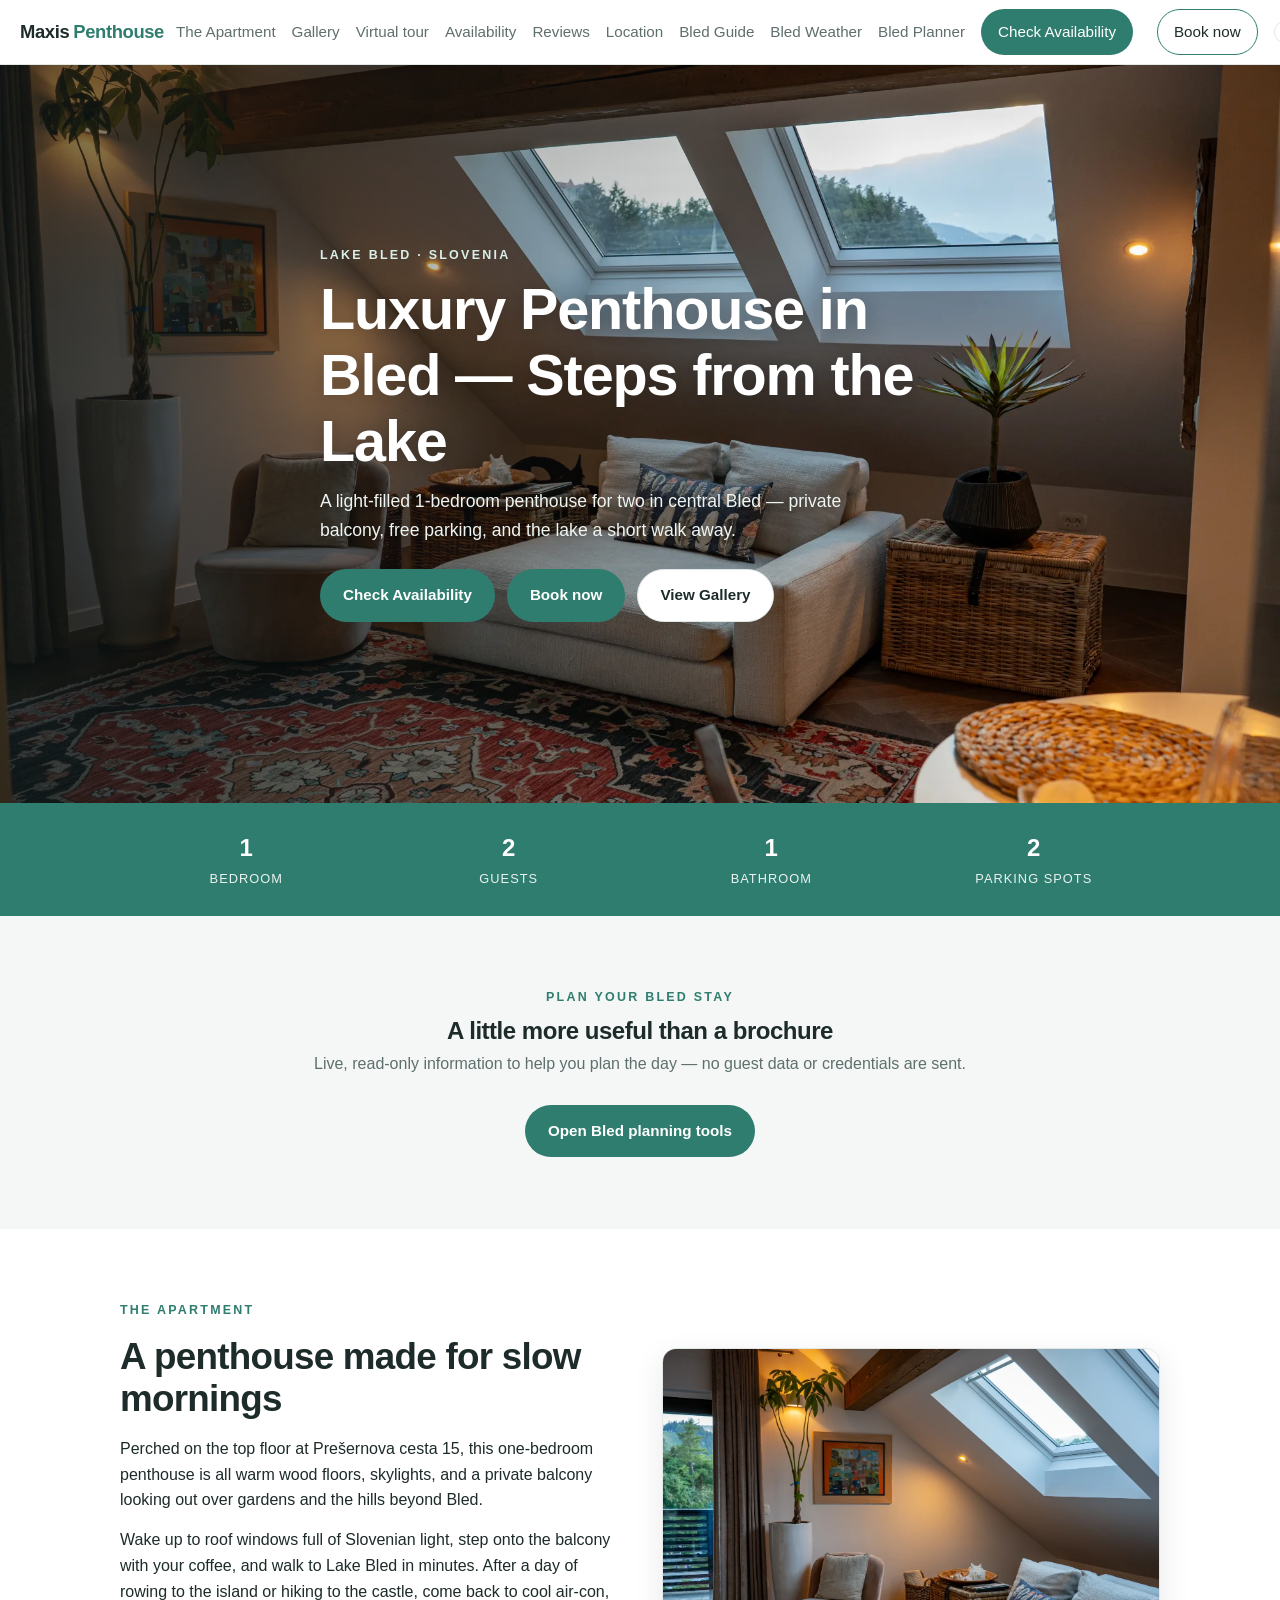
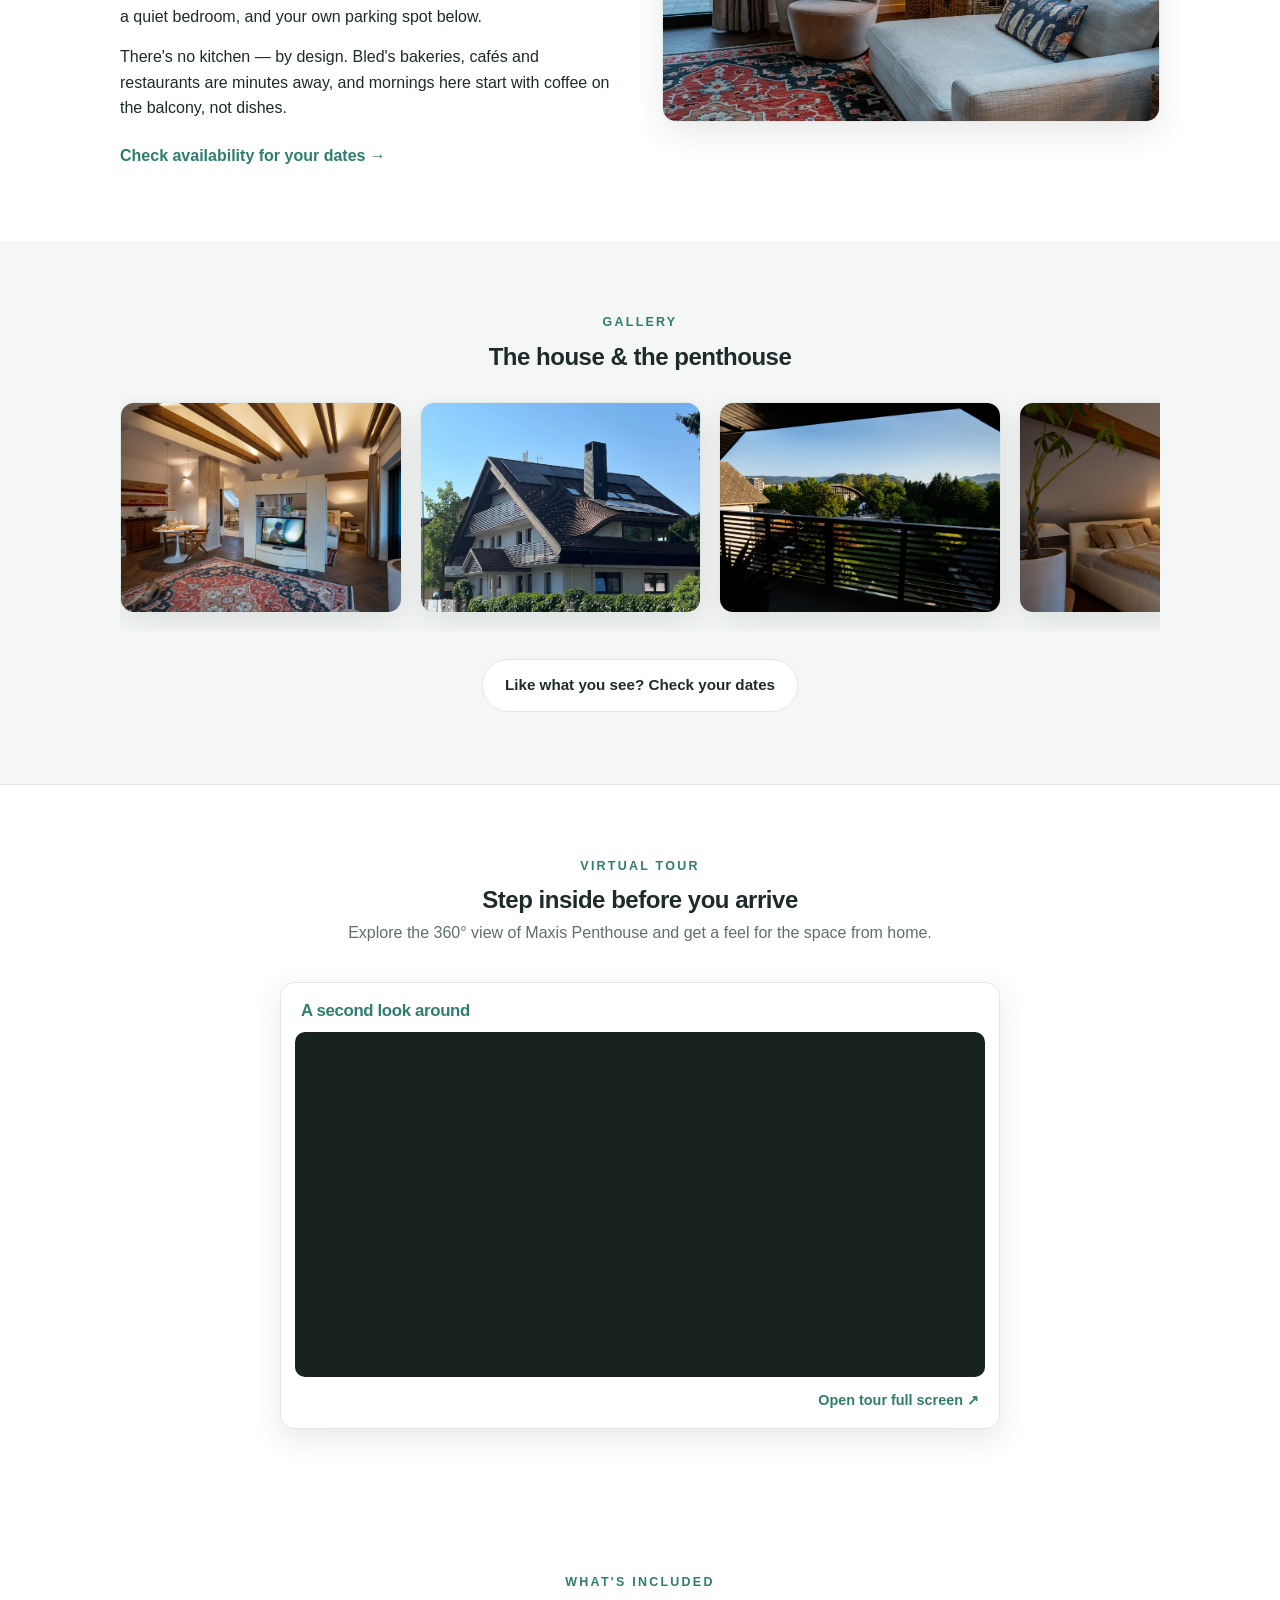
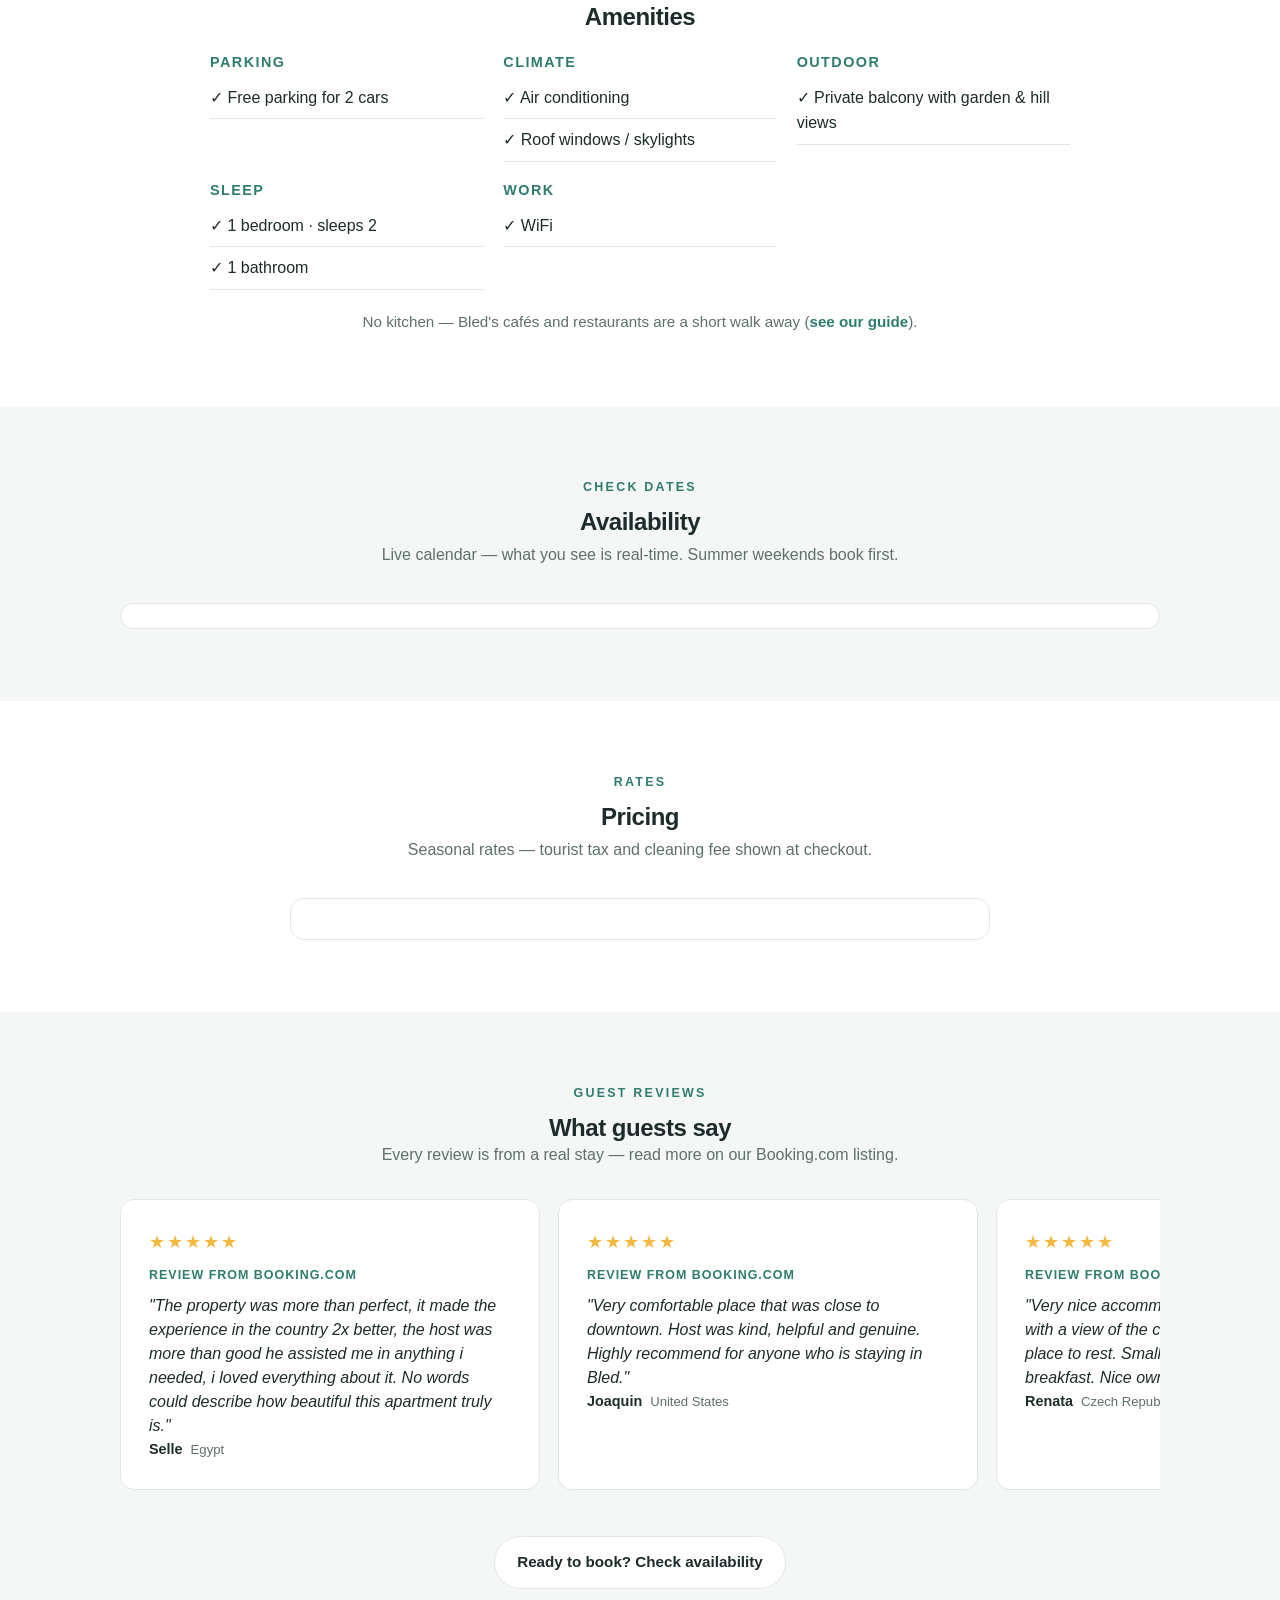
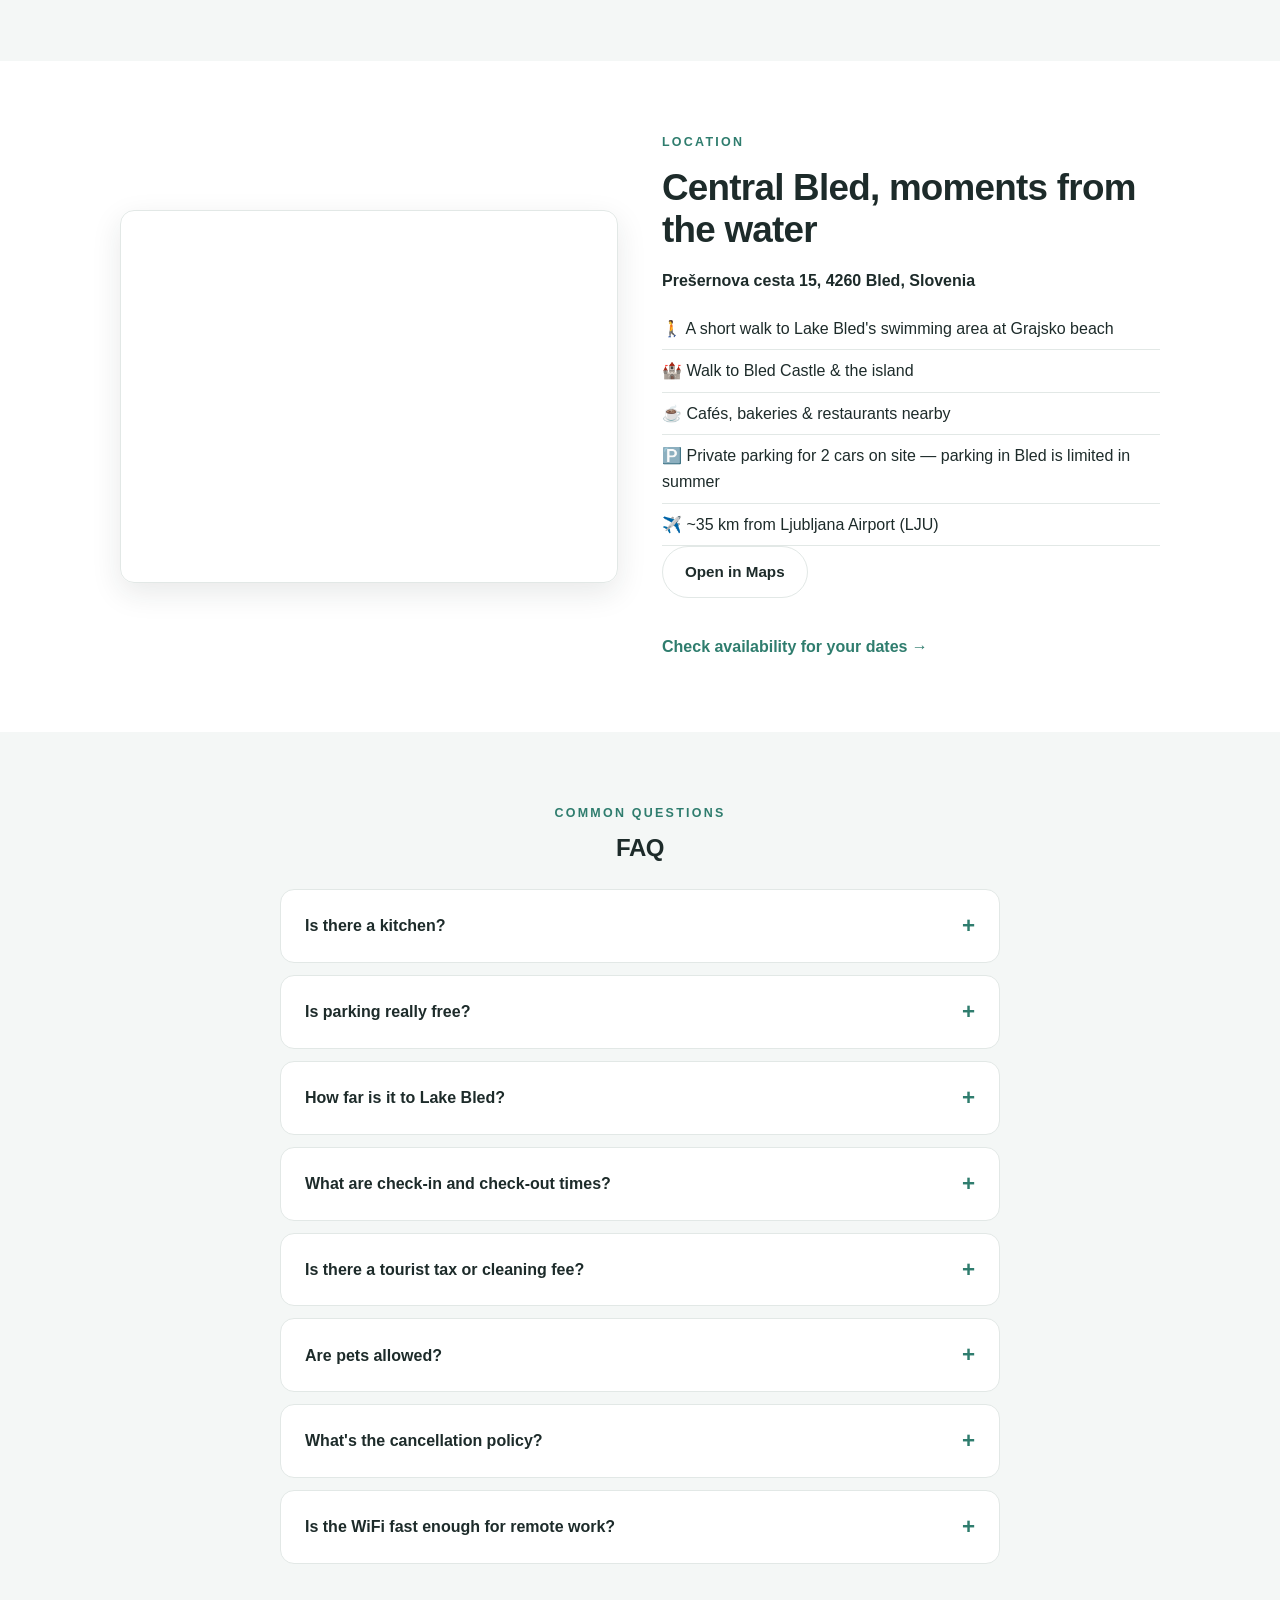
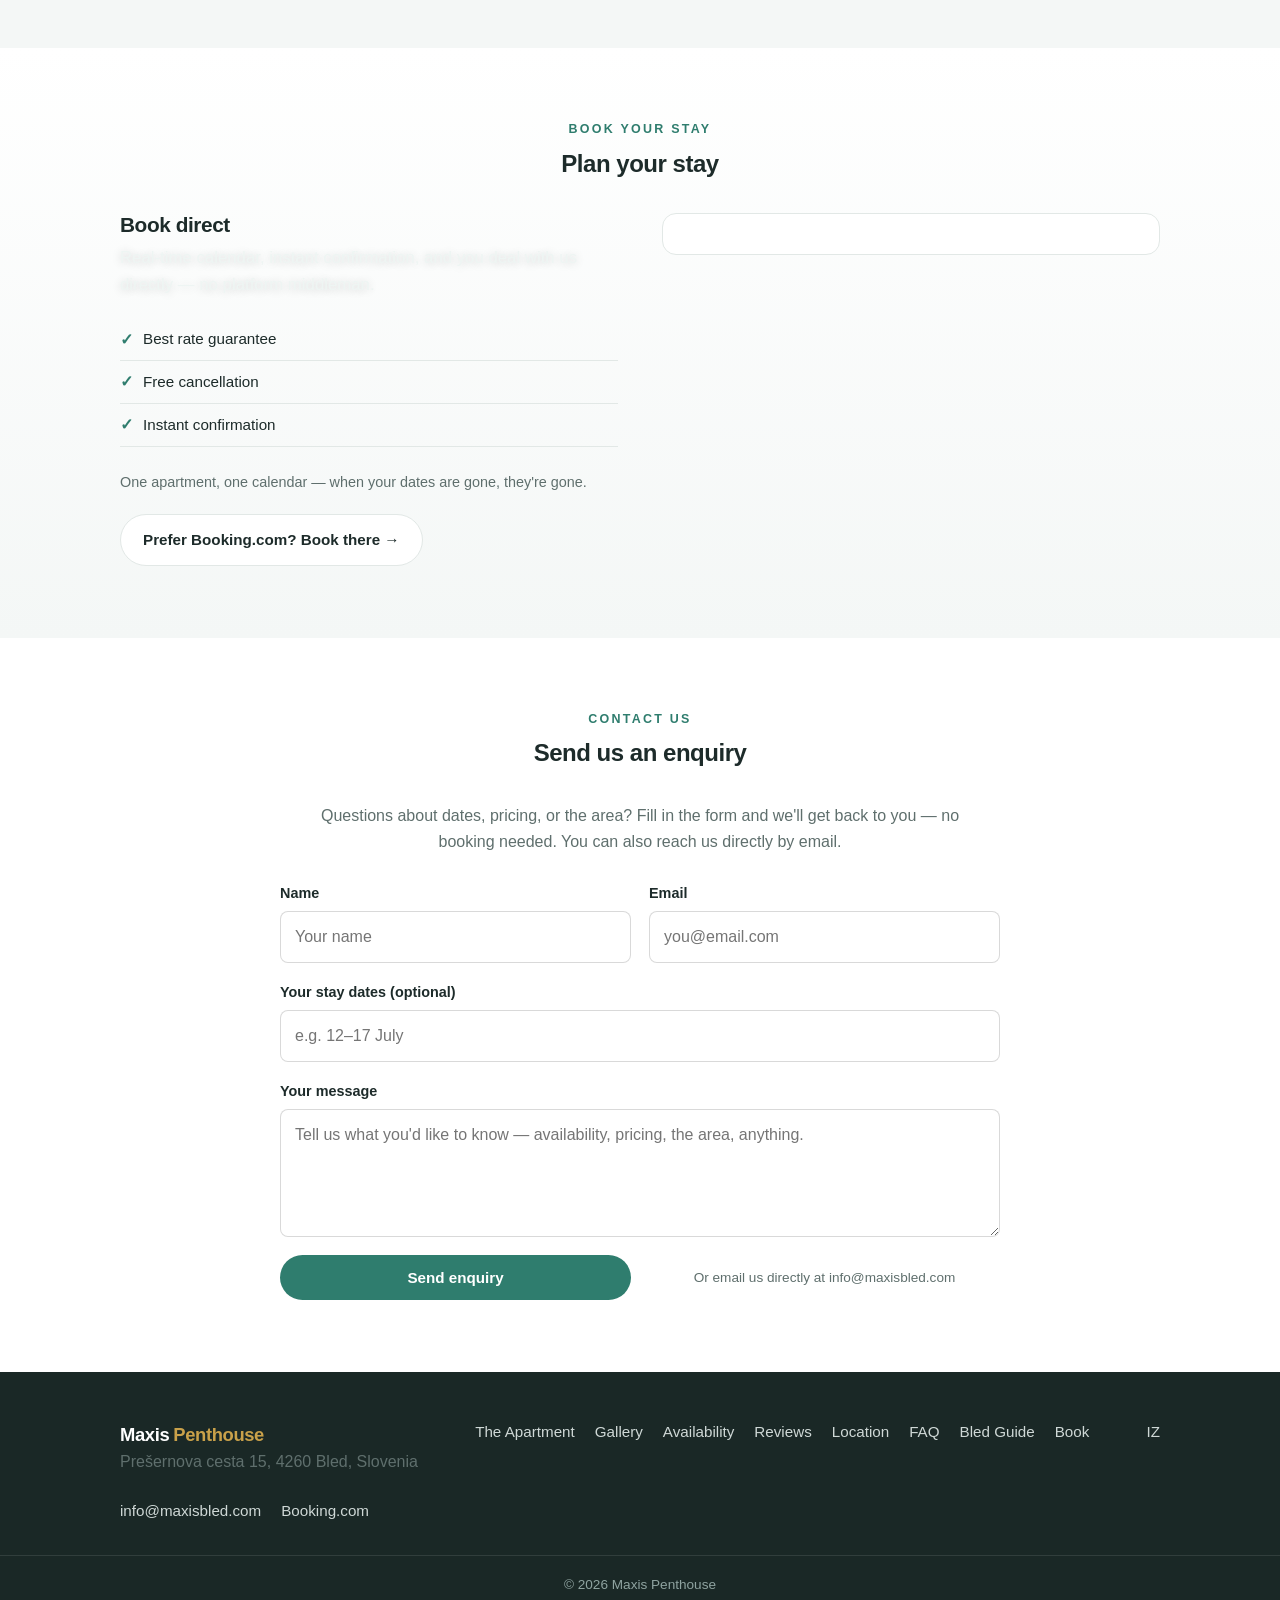
==== commit 2f836efe: "Improve tour fallback and manual gallery scrolling" ====
--- a/index.html
+++ b/index.html
@@ -265,6 +265,7 @@
           <div class="virtual-tour-frame">
             <iframe title="Second 360° virtual tour of the Maxis Penthouse" src="https://momento360.com/e/uc/481cbc3a7614411aabf48dd145ebda7f?utm_campaign=embed&amp;utm_source=other&amp;utm_medium=embed&amp;size=medium&amp;display-plan=true" allow="accelerometer; gyroscope; autoplay; fullscreen" allowfullscreen="true" webkitallowfullscreen="true" mozallowfullscreen="true" loading="lazy" referrerpolicy="no-referrer-when-downgrade"></iframe>
           </div>
+          <a class="virtual-tour-open" href="https://momento360.com/e/uc/481cbc3a7614411aabf48dd145ebda7f" target="_blank" rel="noopener" data-i18n="tour_open">Open tour full screen ↗</a>
         </article>
       </div>
     </div>
@@ -582,7 +583,16 @@
     });
 
     var galleryTrack = document.querySelector('.gallery-track');
+    var galleryScroller = document.querySelector('.gallery');
     if (galleryTrack) galleryTrack.parentNode.appendChild(galleryTrack.cloneNode(true));
+    if (galleryScroller) {
+      galleryScroller.addEventListener('pointerdown', function() {
+        galleryScroller.classList.add('is-manually-scrolling');
+      });
+      galleryScroller.addEventListener('touchstart', function() {
+        galleryScroller.classList.add('is-manually-scrolling');
+      }, { passive: true });
+    }
     document.querySelectorAll('.gallery img').forEach(function(img) {
       img.setAttribute('tabindex', '0');
       img.addEventListener('click', function(e) {
--- a/styles.css
+++ b/styles.css
@@ -142,12 +142,16 @@
 
 .img-round{width:100%;aspect-ratio:4/3;object-fit:cover;border-radius:var(--radius);box-shadow:var(--shadow);border:1px solid var(--line)}
 
-.gallery,.reviews{display:flex;overflow:hidden;gap:18px;margin-top:28px;padding:4px 2px 18px}
+.gallery,.reviews{display:flex;overflow-x:auto;overflow-y:hidden;gap:18px;margin-top:28px;padding:4px 2px 18px;scroll-snap-type:x proximity;scrollbar-width:thin;cursor:grab;overscroll-behavior-x:contain}
+.gallery:active{cursor:grabbing}
 .gallery-track{display:flex;flex:0 0 auto;gap:18px;animation:gallery-marquee 78s linear infinite;will-change:transform}
-.gallery:hover .gallery-track,.gallery:focus-within .gallery-track{animation-play-state:paused}
+.gallery:hover .gallery-track,.gallery:focus-within .gallery-track,.gallery.is-manually-scrolling .gallery-track{animation-play-state:paused}
 .gallery img{flex:0 0 clamp(210px,22vw,300px);width:clamp(210px,22vw,300px);max-width:none;aspect-ratio:4/3;object-fit:cover;border-radius:var(--radius);box-shadow:var(--shadow);border:1px solid var(--line);cursor:zoom-in;transition:.3s}
 .gallery img:hover{transform:scale(1.03);box-shadow:0 12px 36px rgba(29,43,42,.18)}
 .gallery img:focus-visible{outline:3px solid var(--accent);outline-offset:3px}
+.gallery img{scroll-snap-align:start}
+.virtual-tour-open{display:block;margin:12px 6px 2px;color:var(--accent);font-size:.9rem;font-weight:700;text-align:right}
+.virtual-tour-open:hover{text-decoration:underline}
 .gallery-lead{flex-basis:clamp(270px,32vw,420px);width:clamp(270px,32vw,420px);aspect-ratio:16/10}
 .virtual-tour-section{border-top:1px solid var(--line)}
 .virtual-tour-grid{display:grid;grid-template-columns:minmax(0,720px);gap:20px;max-width:720px;margin:28px auto 0}
@@ -156,7 +160,7 @@
 .virtual-tour-frame{aspect-ratio:2/1;overflow:hidden;border-radius:10px;background:#182321}
 .virtual-tour-frame iframe{width:100%;height:100%;display:block;border:0}
 @keyframes gallery-marquee{from{transform:translateX(-50%)}to{transform:translateX(0)}}
-@media(prefers-reduced-motion:reduce){.gallery-track{animation:none;flex-wrap:wrap}.gallery{overflow:visible}.gallery-track + .gallery-track{display:none}}
+@media(prefers-reduced-motion:reduce){.gallery-track{animation:none;flex-wrap:wrap}.gallery{overflow-x:auto}.gallery-track + .gallery-track{display:none}}
 
 .amenities-grid{display:grid;grid-template-columns:repeat(3,1fr);gap:20px;max-width:860px;margin:24px auto 0}
 .amenity-group h3{font-size:.9rem;text-transform:uppercase;letter-spacing:.1em;color:var(--accent);margin-bottom:6px}
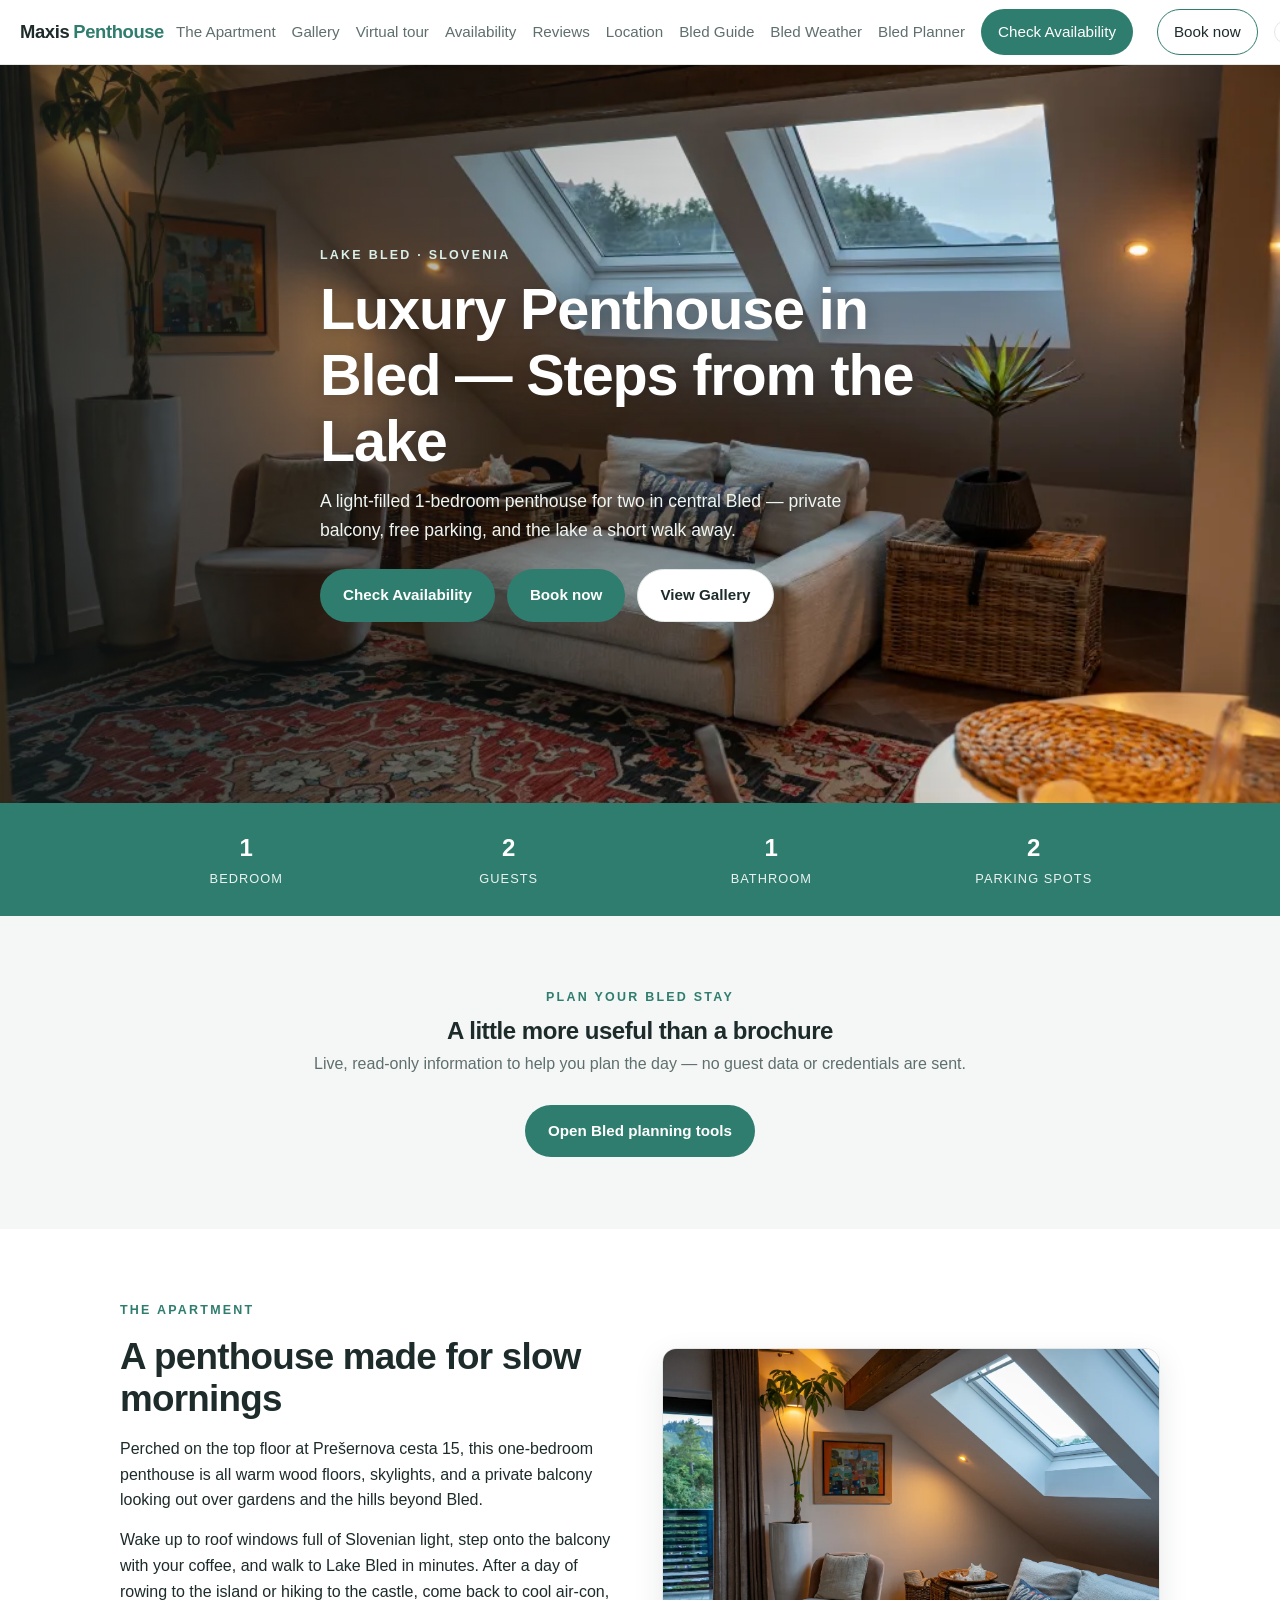
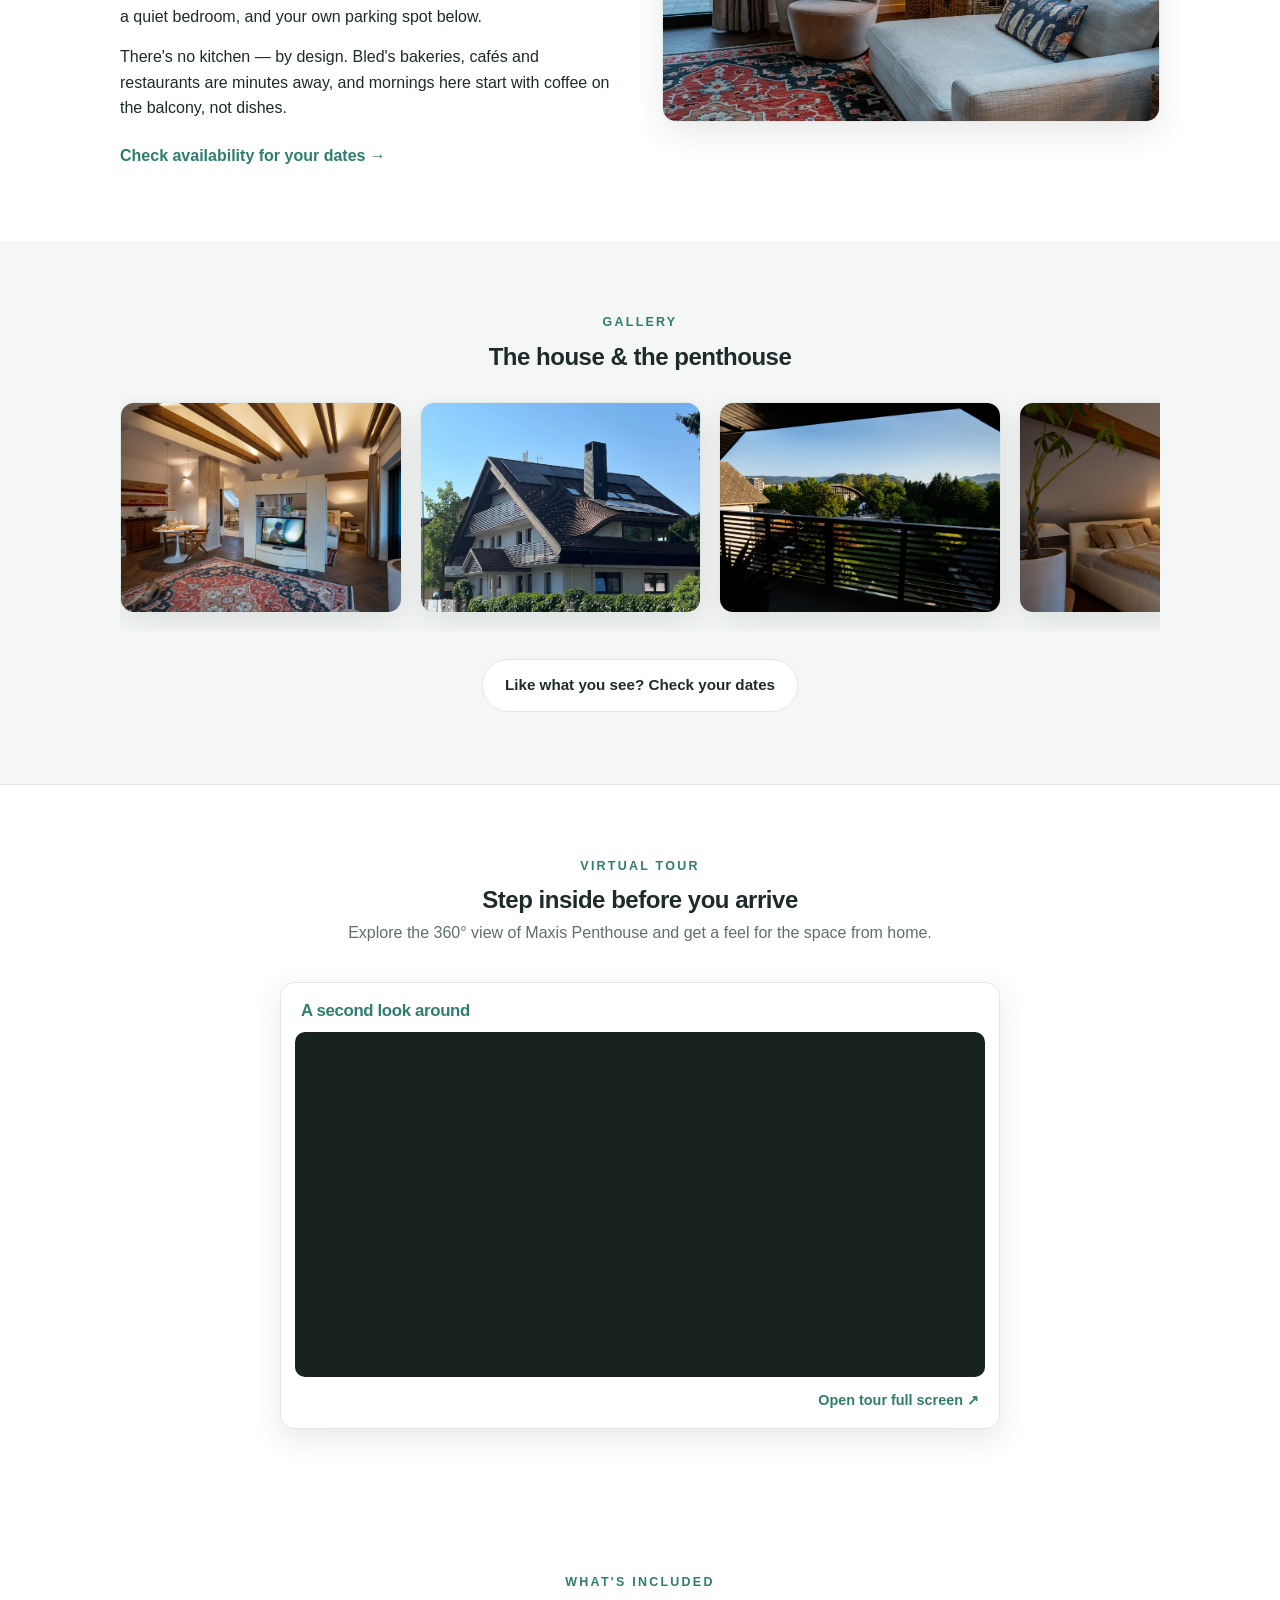
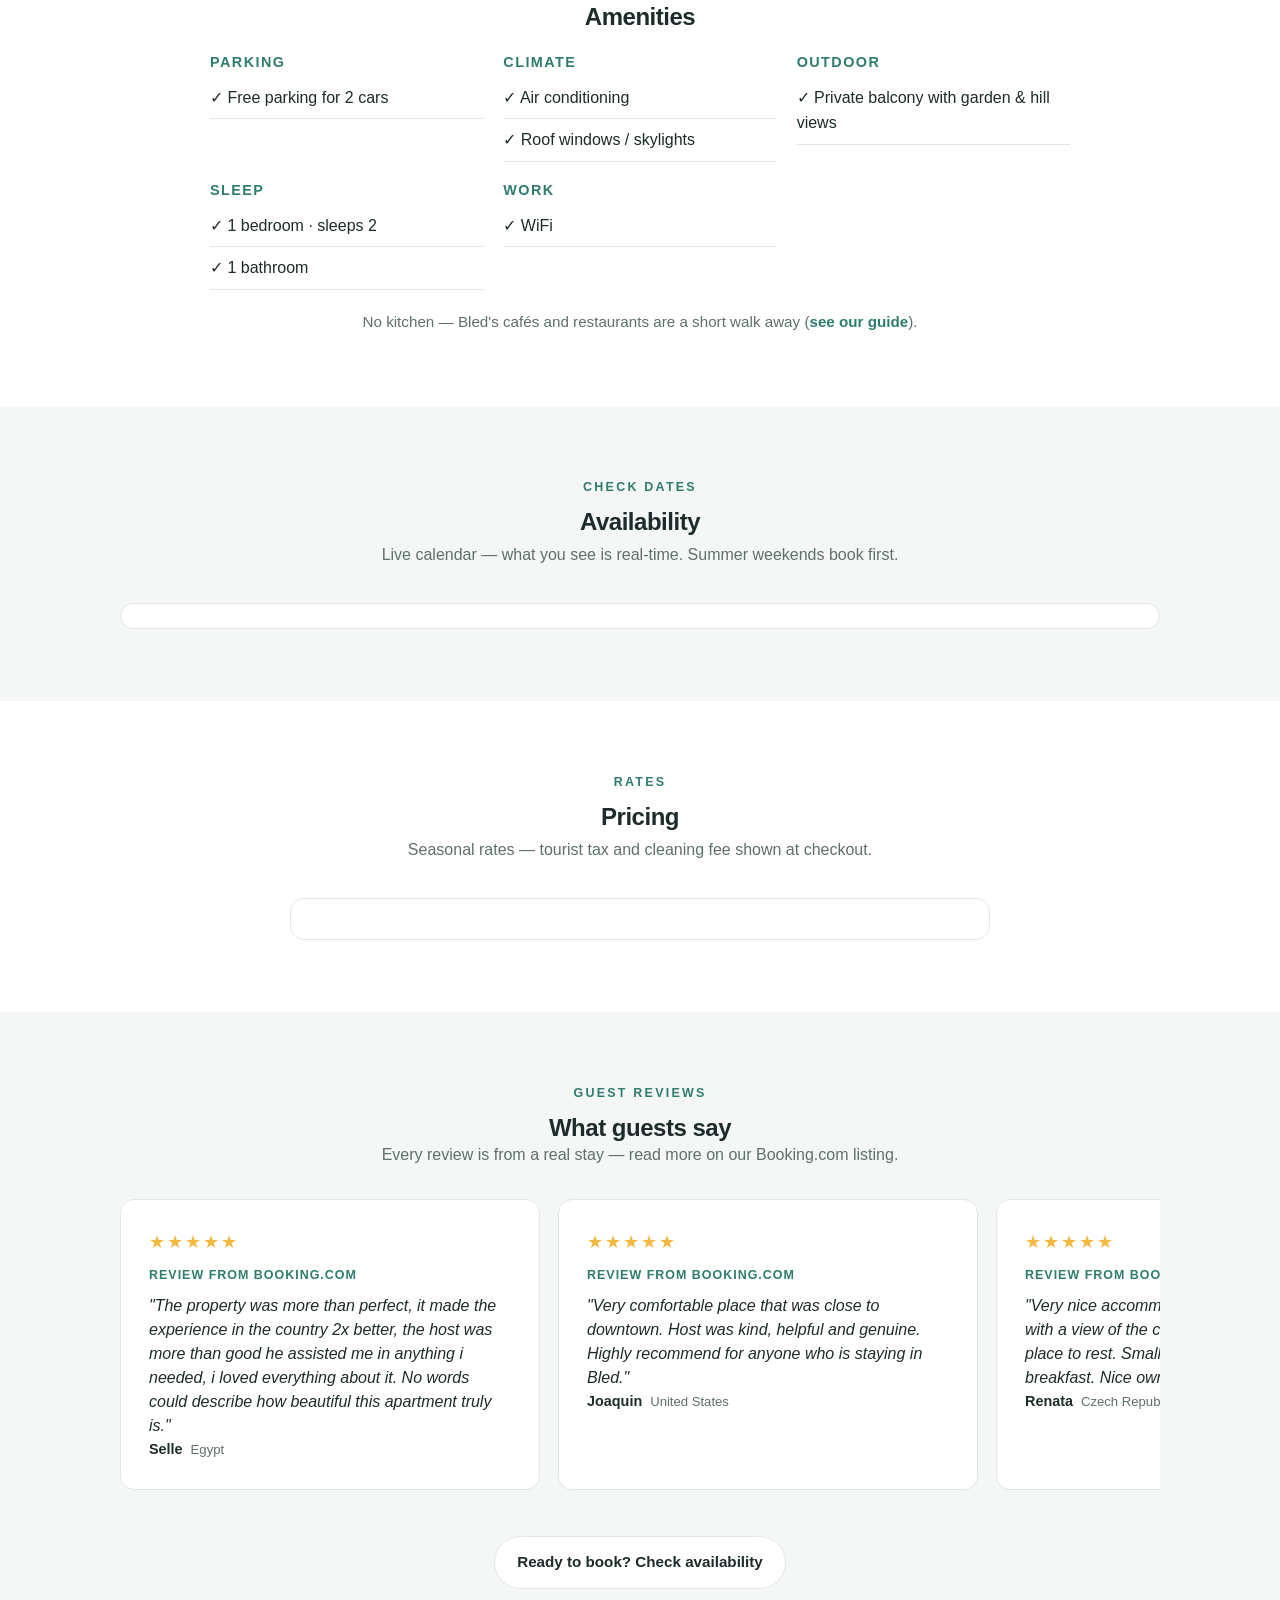
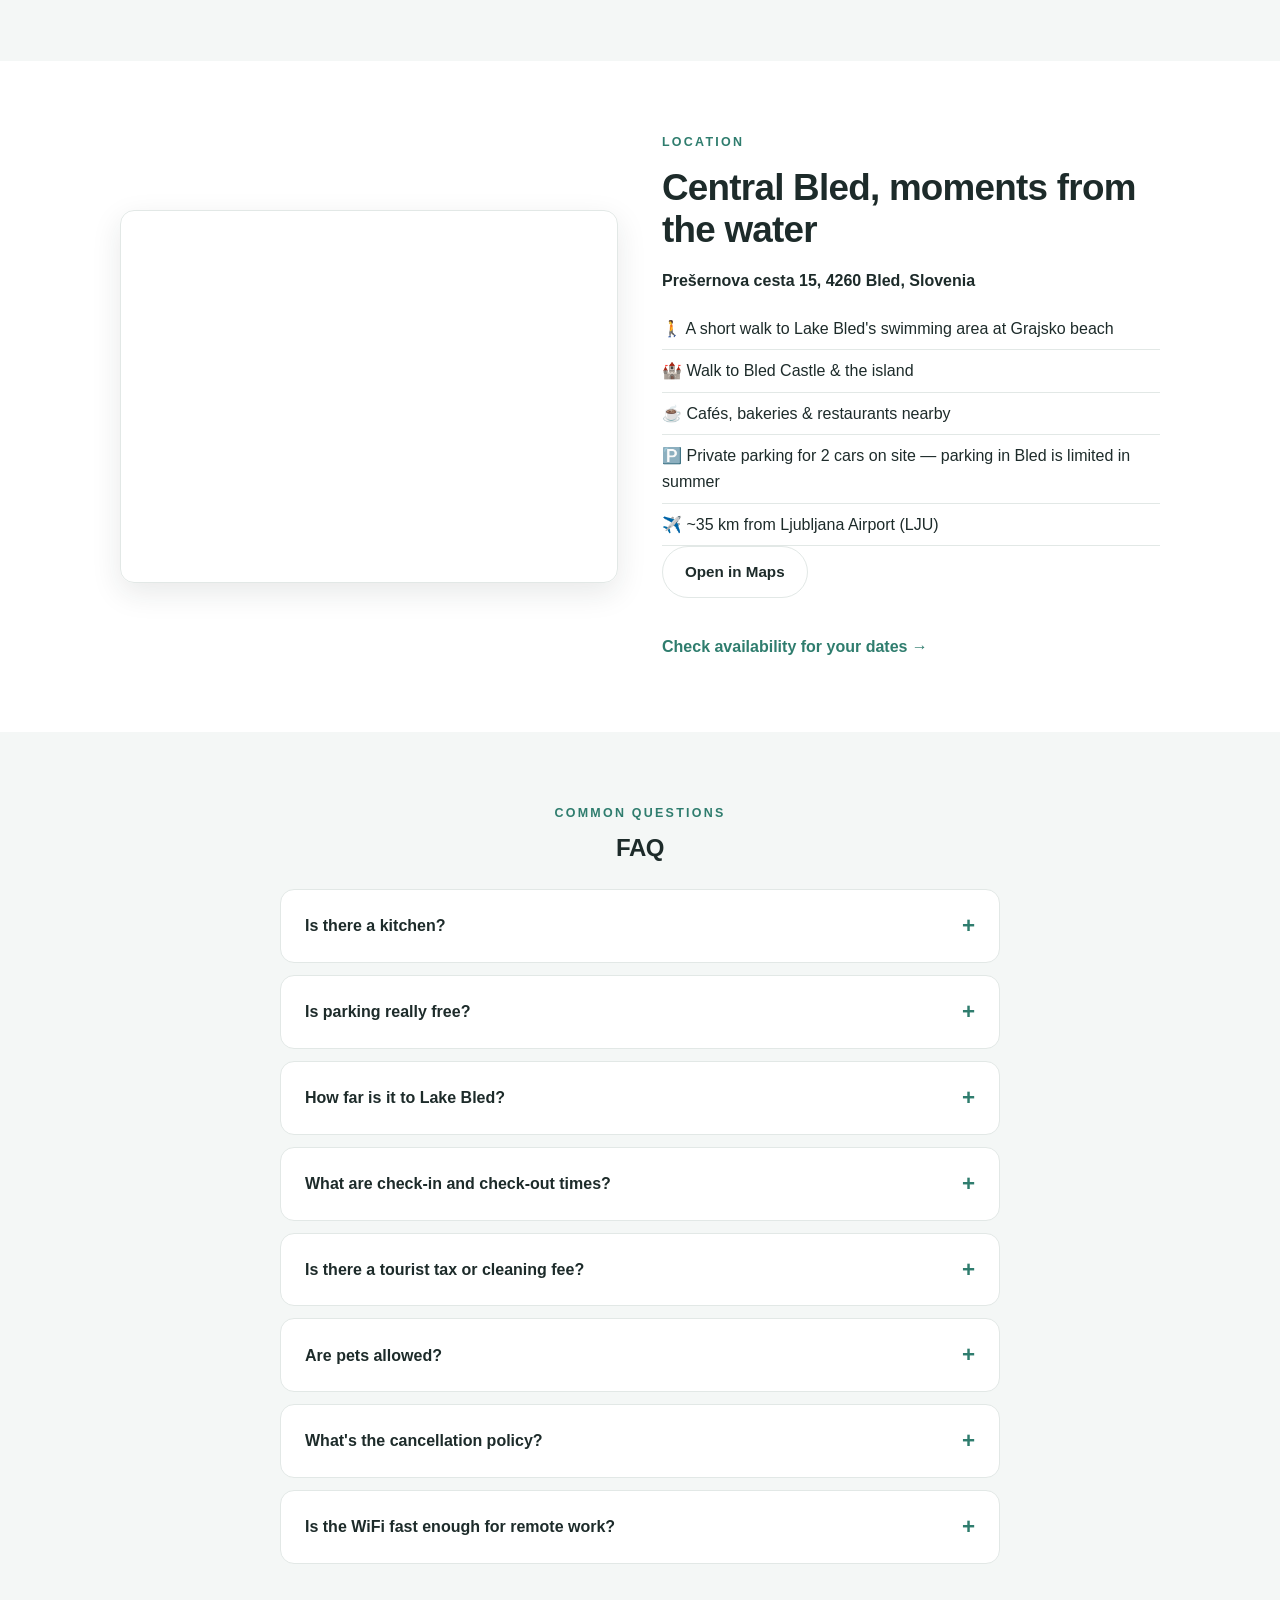
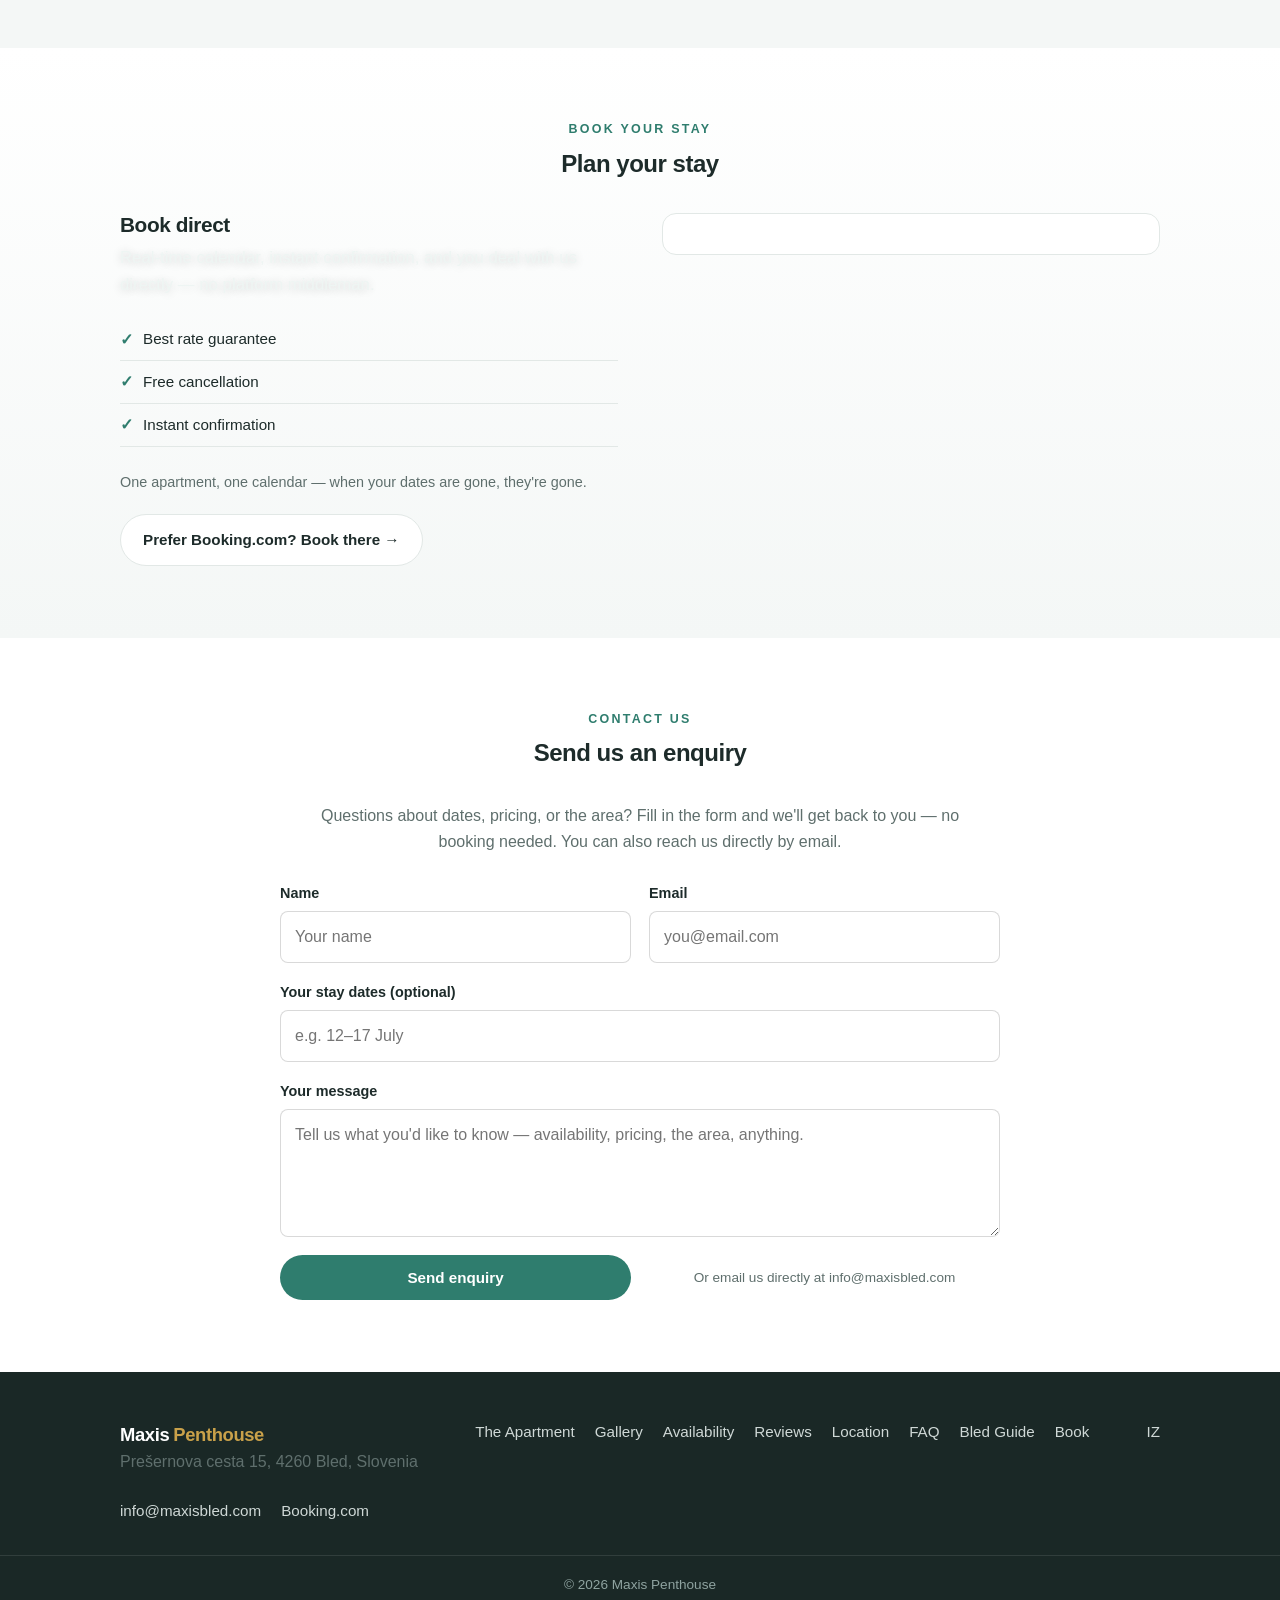
==== commit 6fc79f39: "Refresh gallery stylesheet cache" ====
--- a/index.html
+++ b/index.html
@@ -30,7 +30,7 @@
   <link rel="icon" type="image/svg+xml" href="favicon.svg" />
   <link rel="icon" type="image/png" sizes="180x180" href="favicon.png" />
   <link rel="apple-touch-icon" sizes="180x180" href="favicon.png" />
-  <link rel="stylesheet" href="styles.css?v=c5dc581" />
+  <link rel="stylesheet" href="styles.css?v=2f836ef" />
   <script>
     (function(){
       var t=localStorage.getItem('theme');
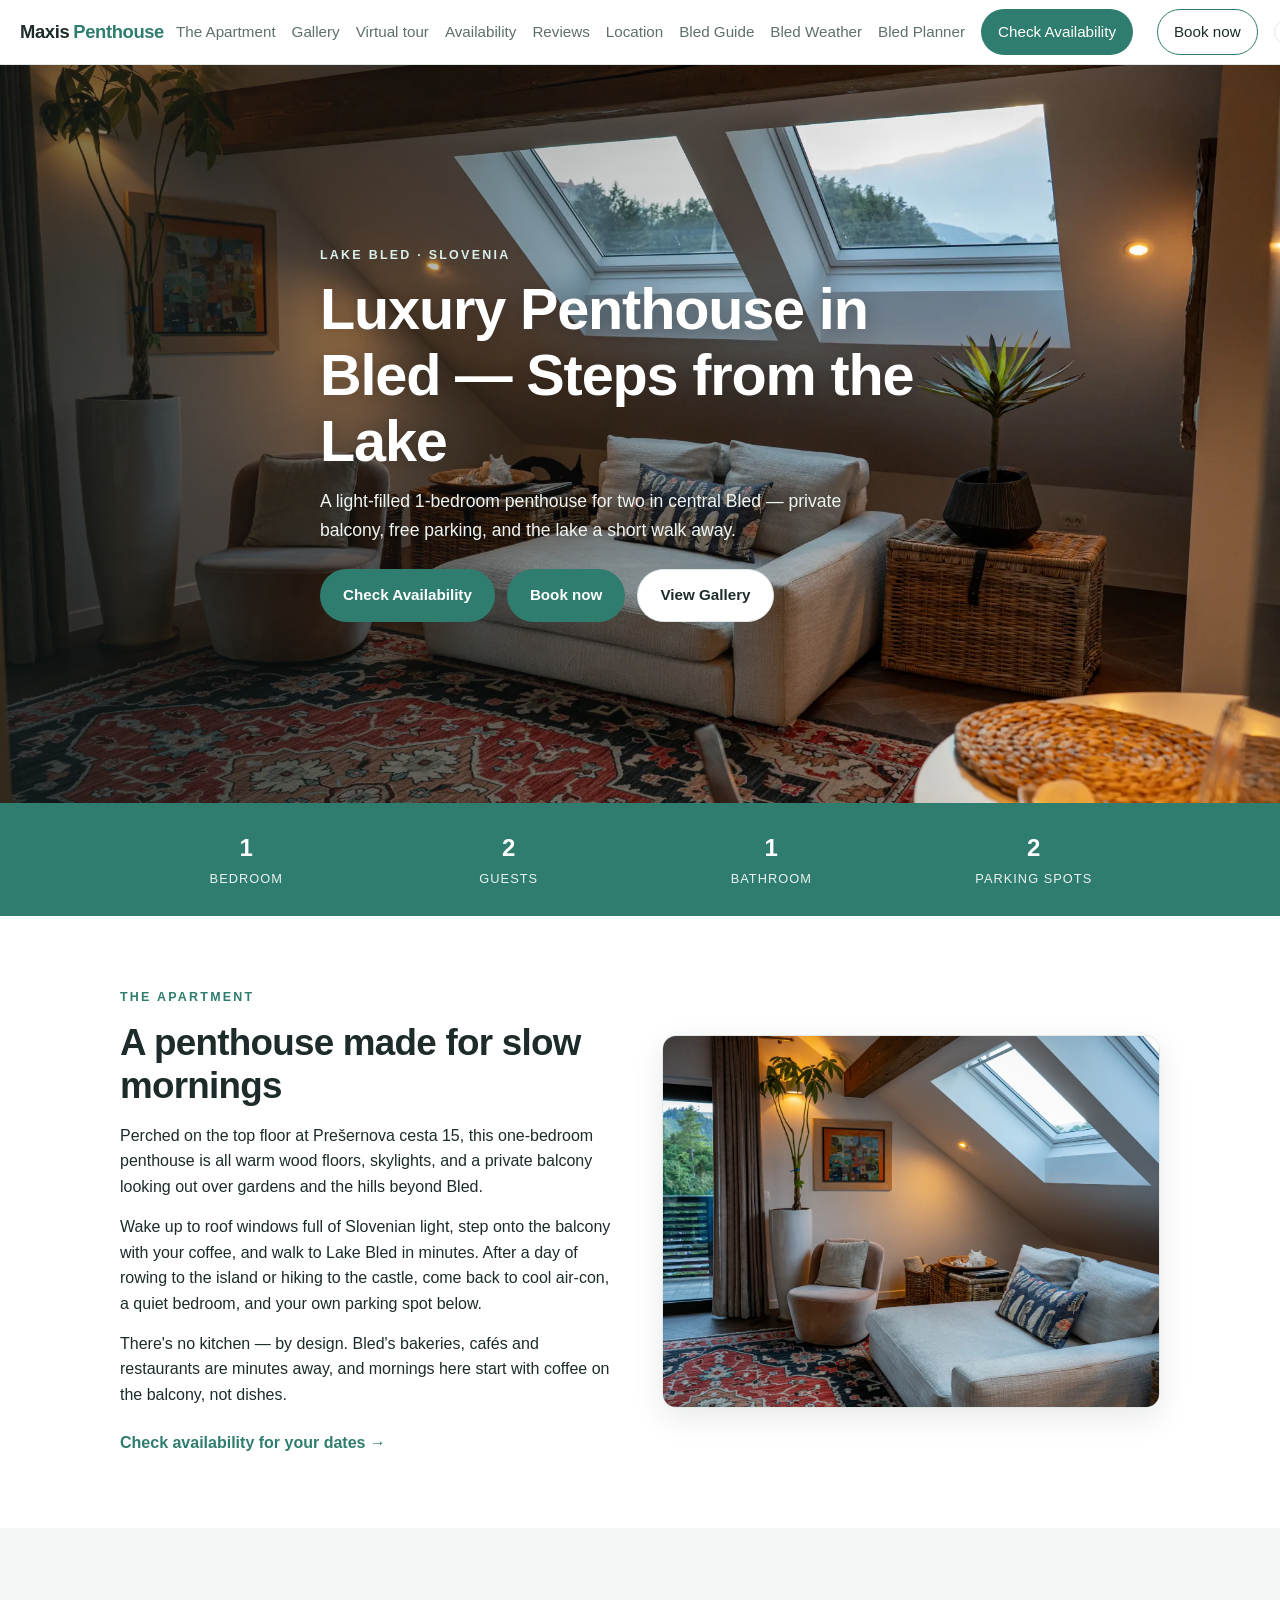
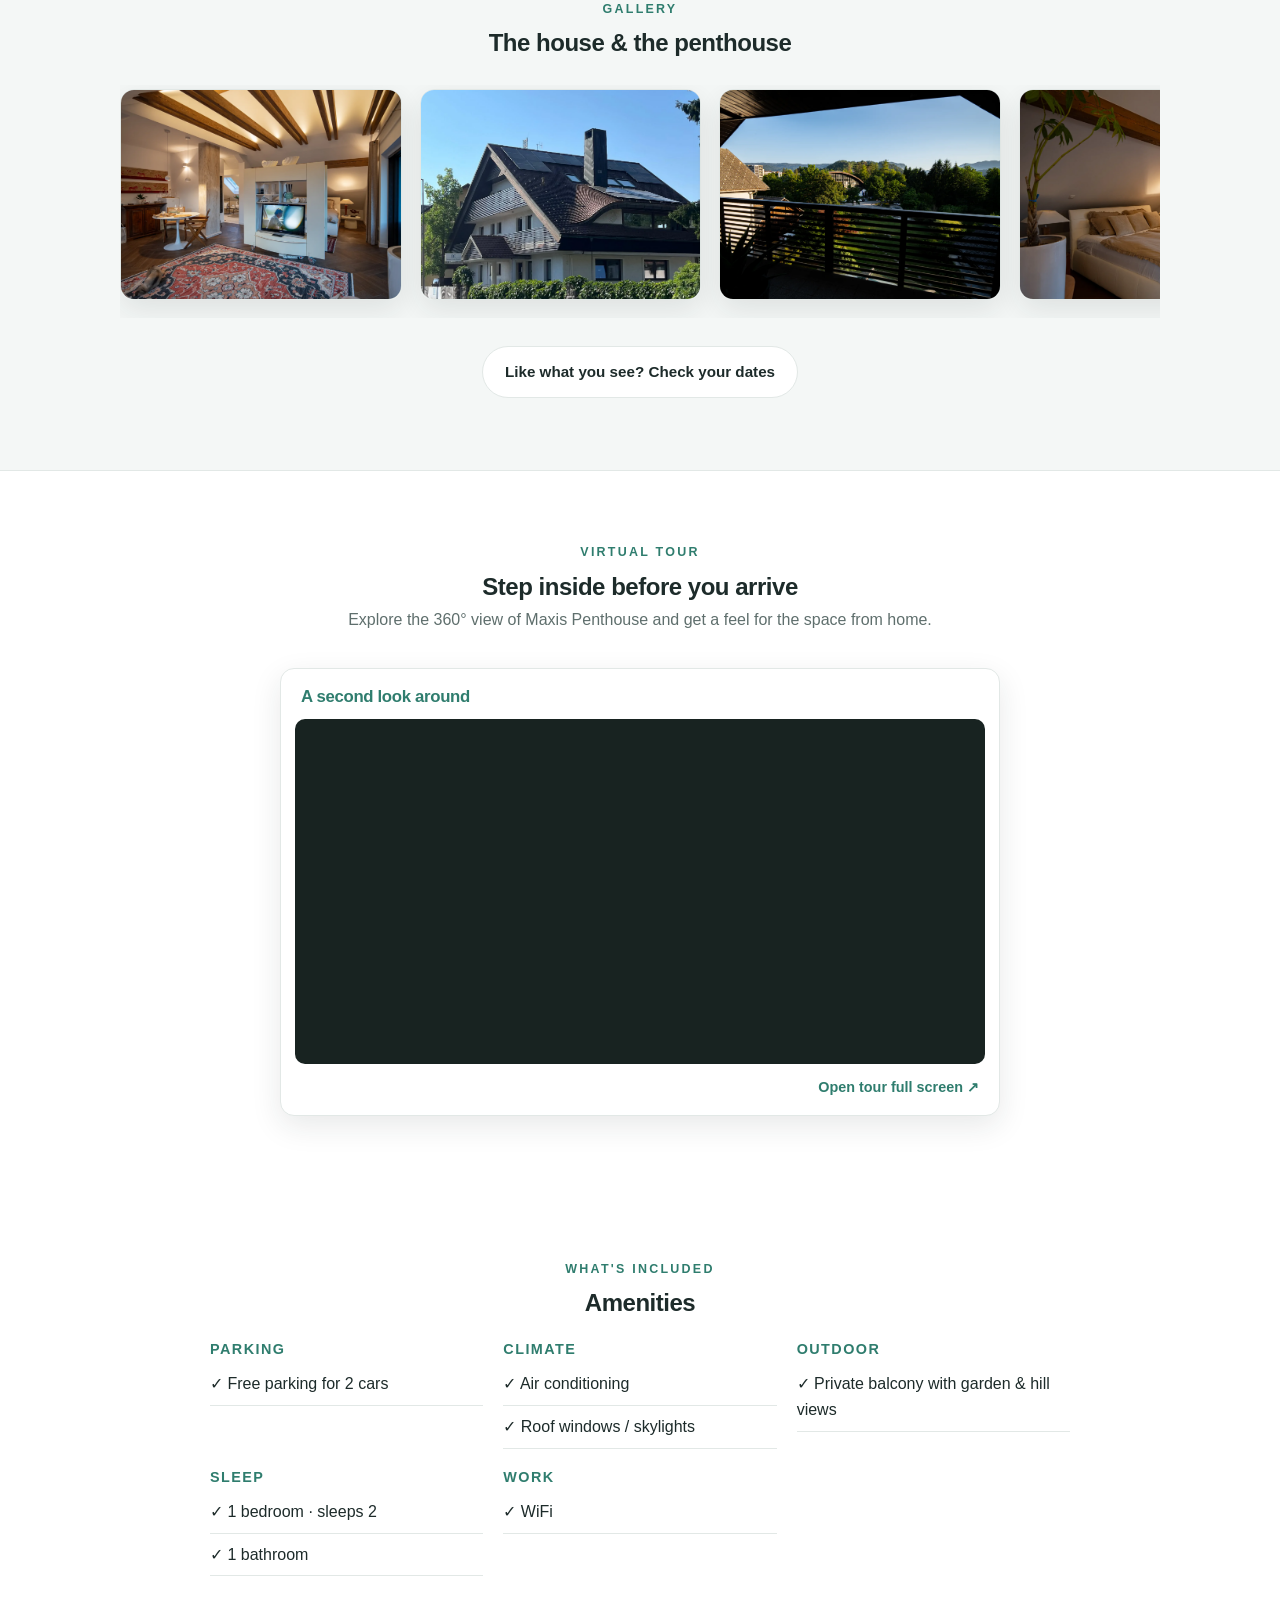
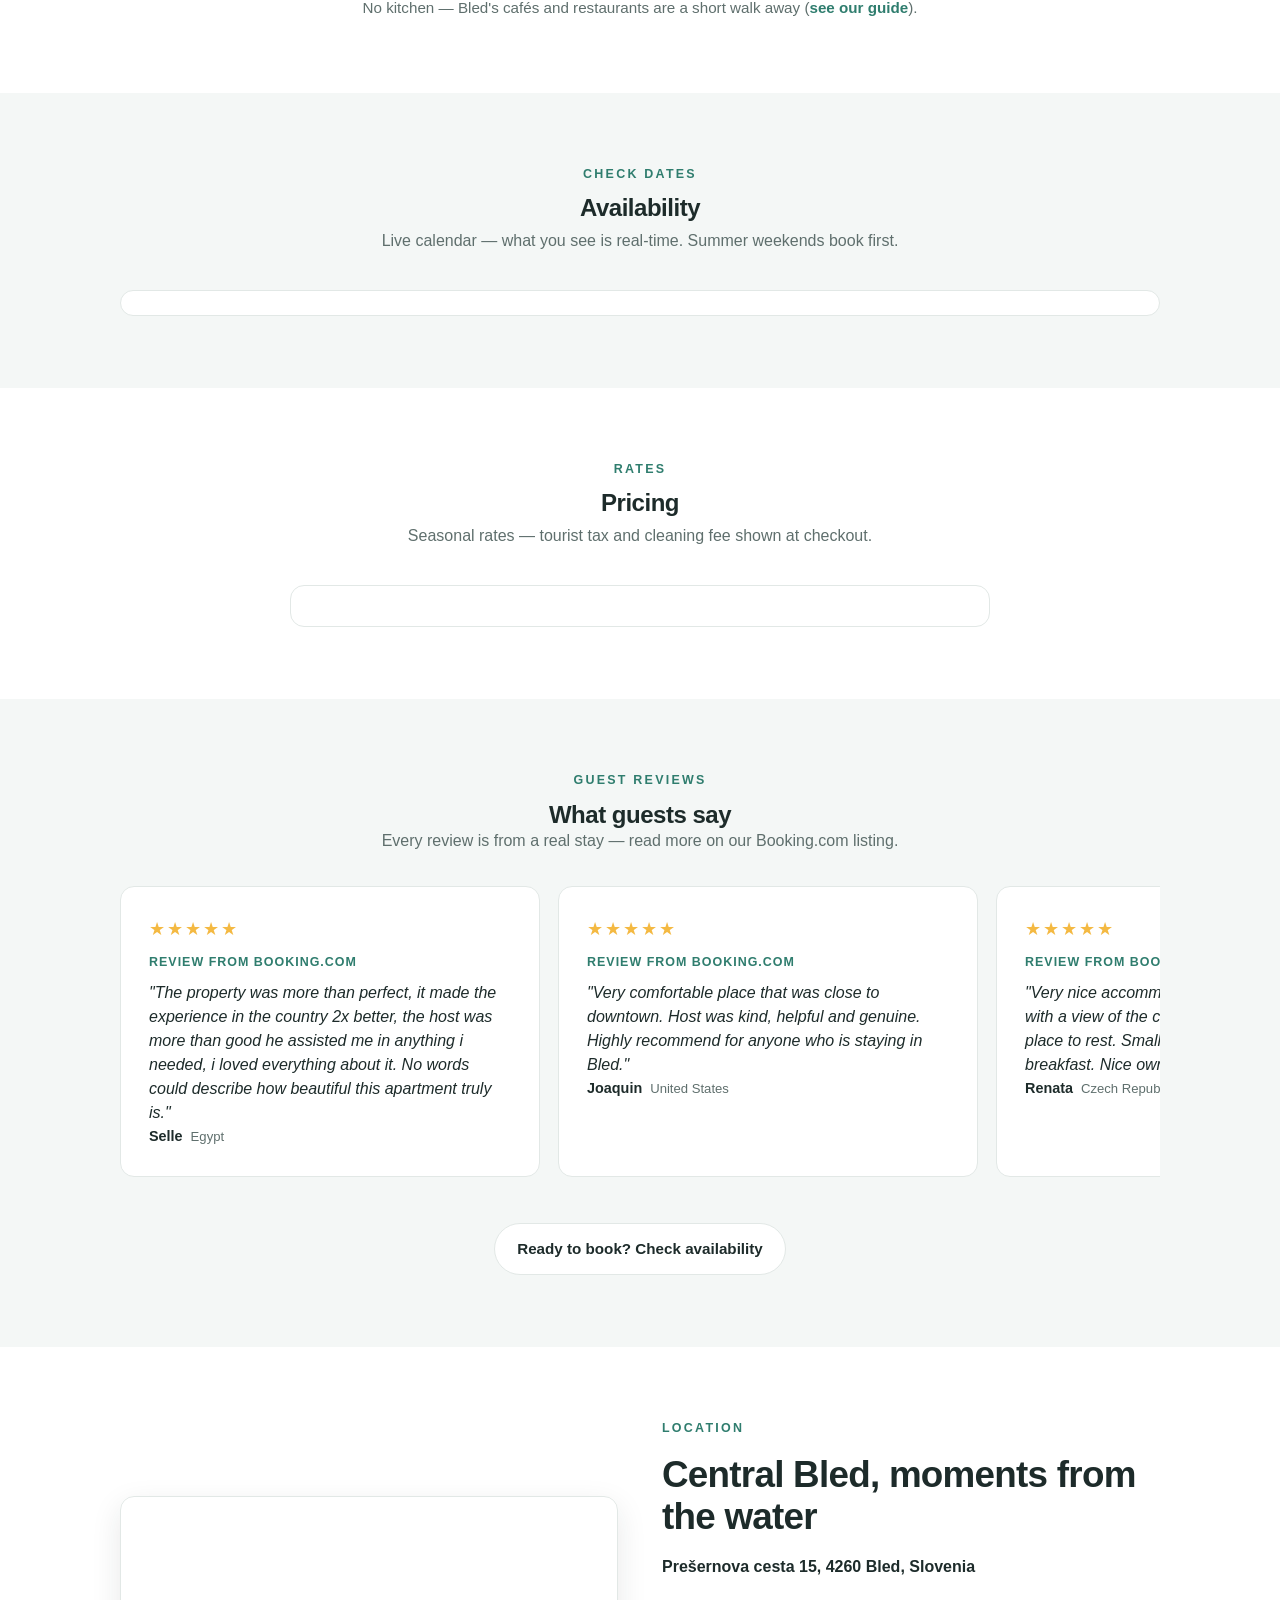
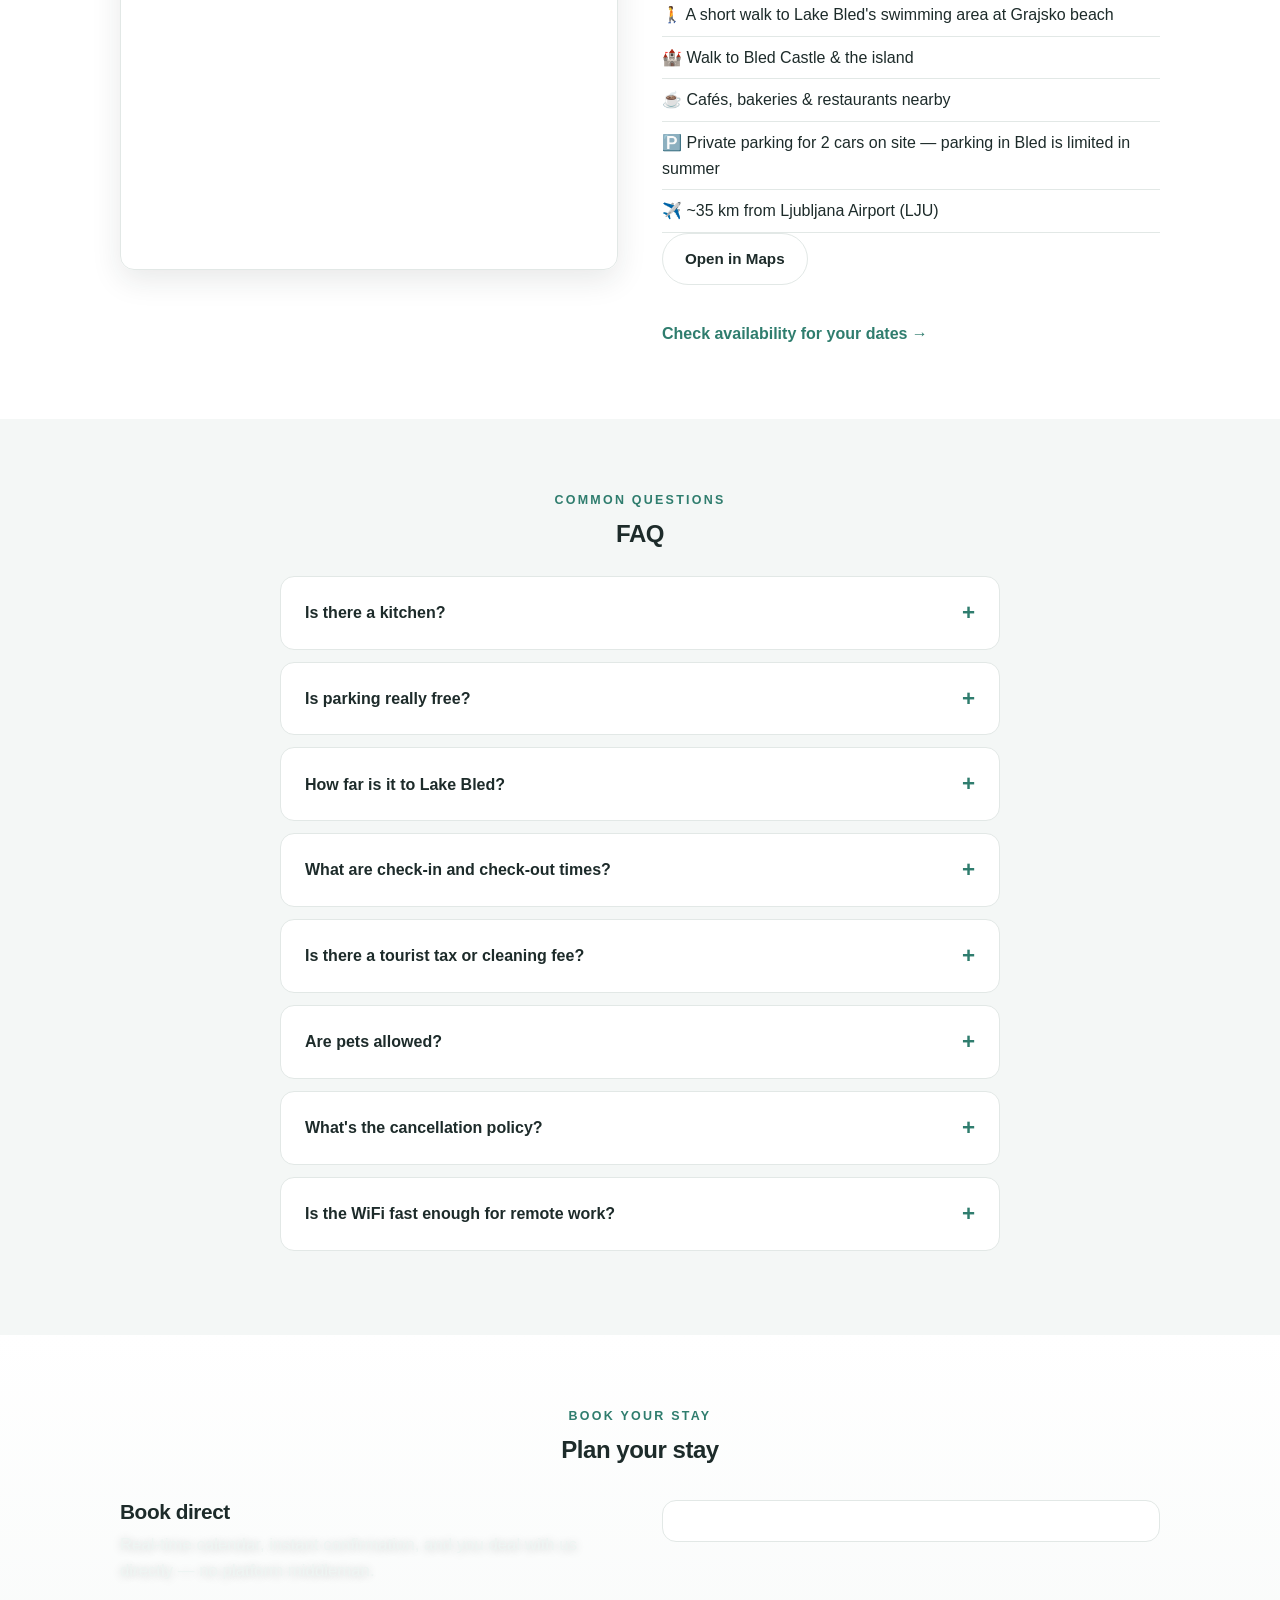
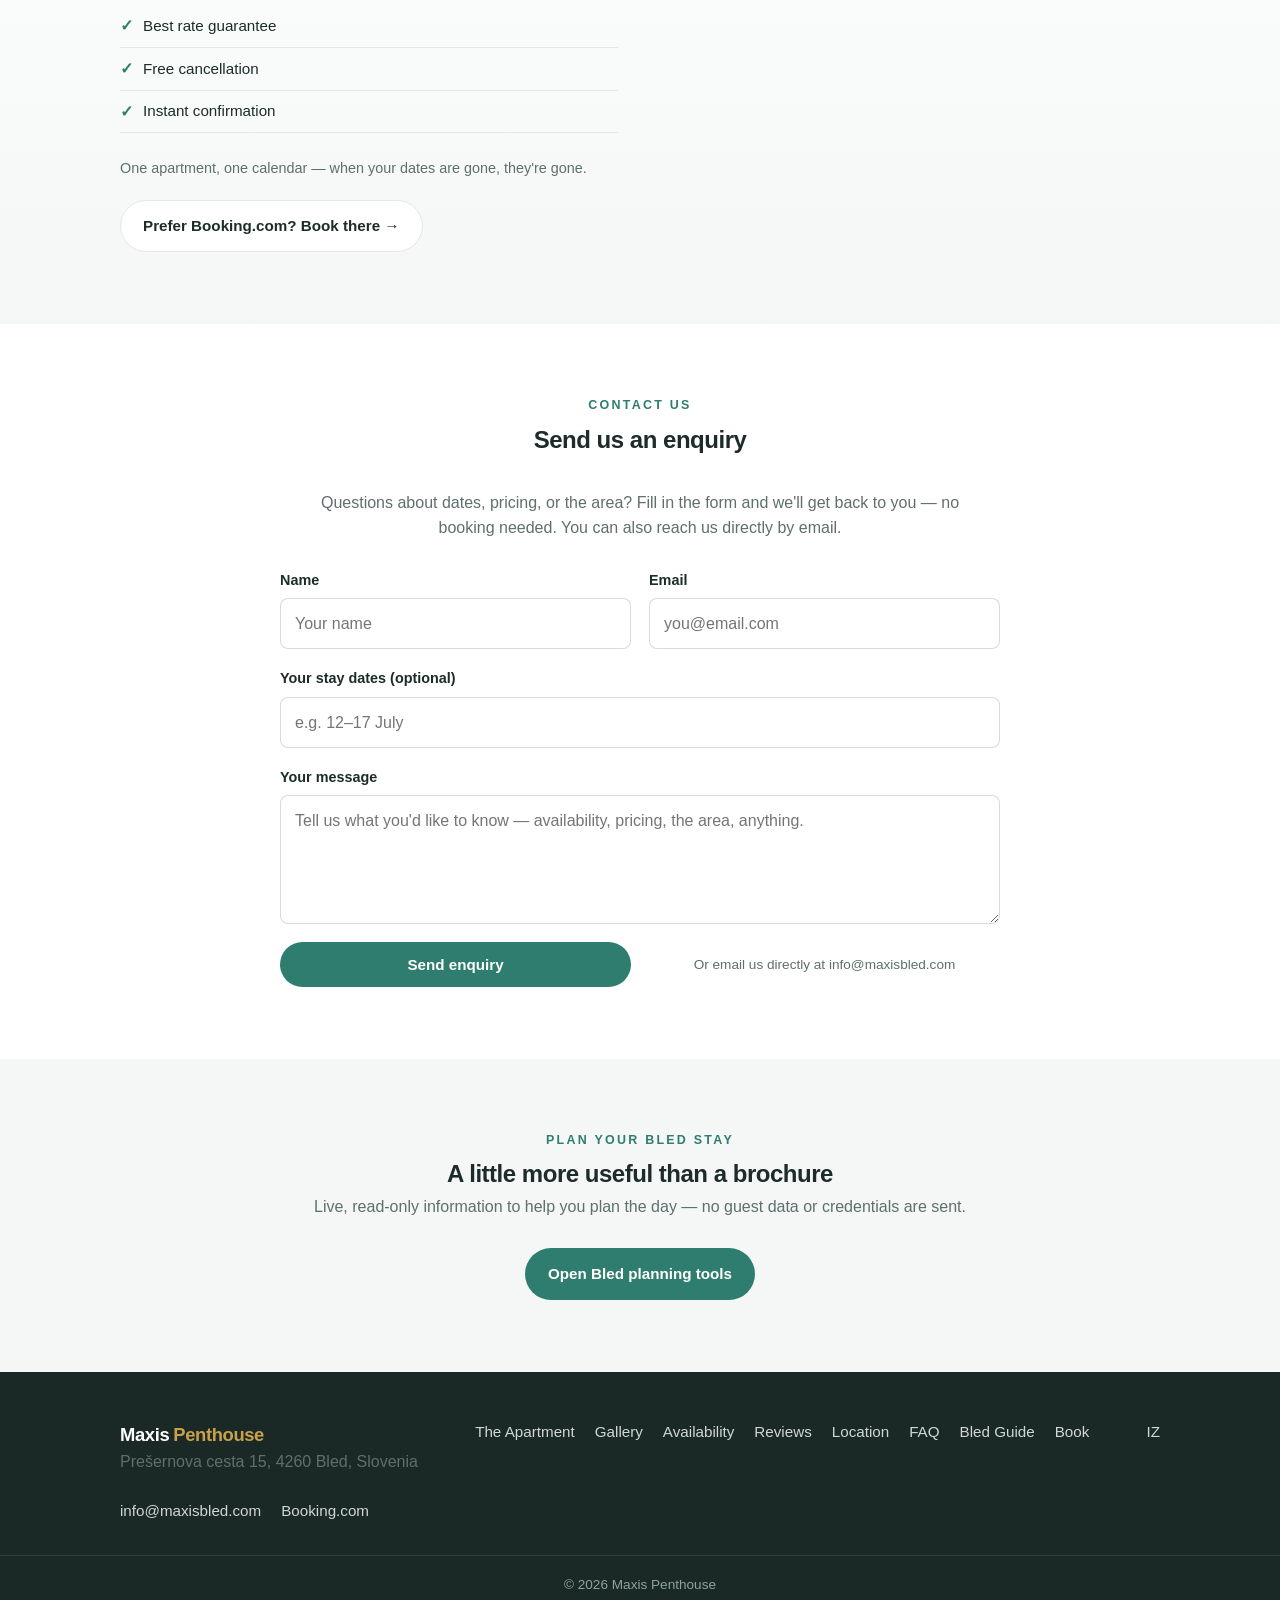
==== commit b827b9cb: "Move weather tools to page bottom" ====
--- a/index.html
+++ b/index.html
@@ -204,15 +204,6 @@
     </div>
   </section>
 
-  <section id="stay-info" class="section section-alt stay-tools-teaser">
-    <div class="container center">
-      <p class="eyebrow center" data-i18n="live_eyebrow">Plan your Bled stay</p>
-      <h2 class="center" data-i18n="live_h2">A little more useful than a brochure</h2>
-      <p class="section-desc center muted" data-i18n="live_desc">Live, read-only information to help you plan the day — no guest data or credentials are sent.</p>
-      <a class="btn btn-primary section-cta" href="weather.html" data-i18n="nav_weather">Open Bled planning tools</a>
-    </div>
-  </section>
-
   <section id="about" class="section">
     <div class="container two-col">
       <div class="col-text">
@@ -516,6 +507,15 @@
     </div>
   </section>
 
+  <section id="stay-info" class="section section-alt stay-tools-teaser">
+    <div class="container center">
+      <p class="eyebrow center" data-i18n="live_eyebrow">Plan your Bled stay</p>
+      <h2 class="center" data-i18n="live_h2">A little more useful than a brochure</h2>
+      <p class="section-desc center muted" data-i18n="live_desc">Live, read-only information to help you plan the day — no guest data or credentials are sent.</p>
+      <a class="btn btn-primary section-cta" href="weather.html" data-i18n="nav_weather">Open Bled planning tools</a>
+    </div>
+  </section>
+
   <footer class="site-footer">
     <div class="container footer-inner">
       <div>
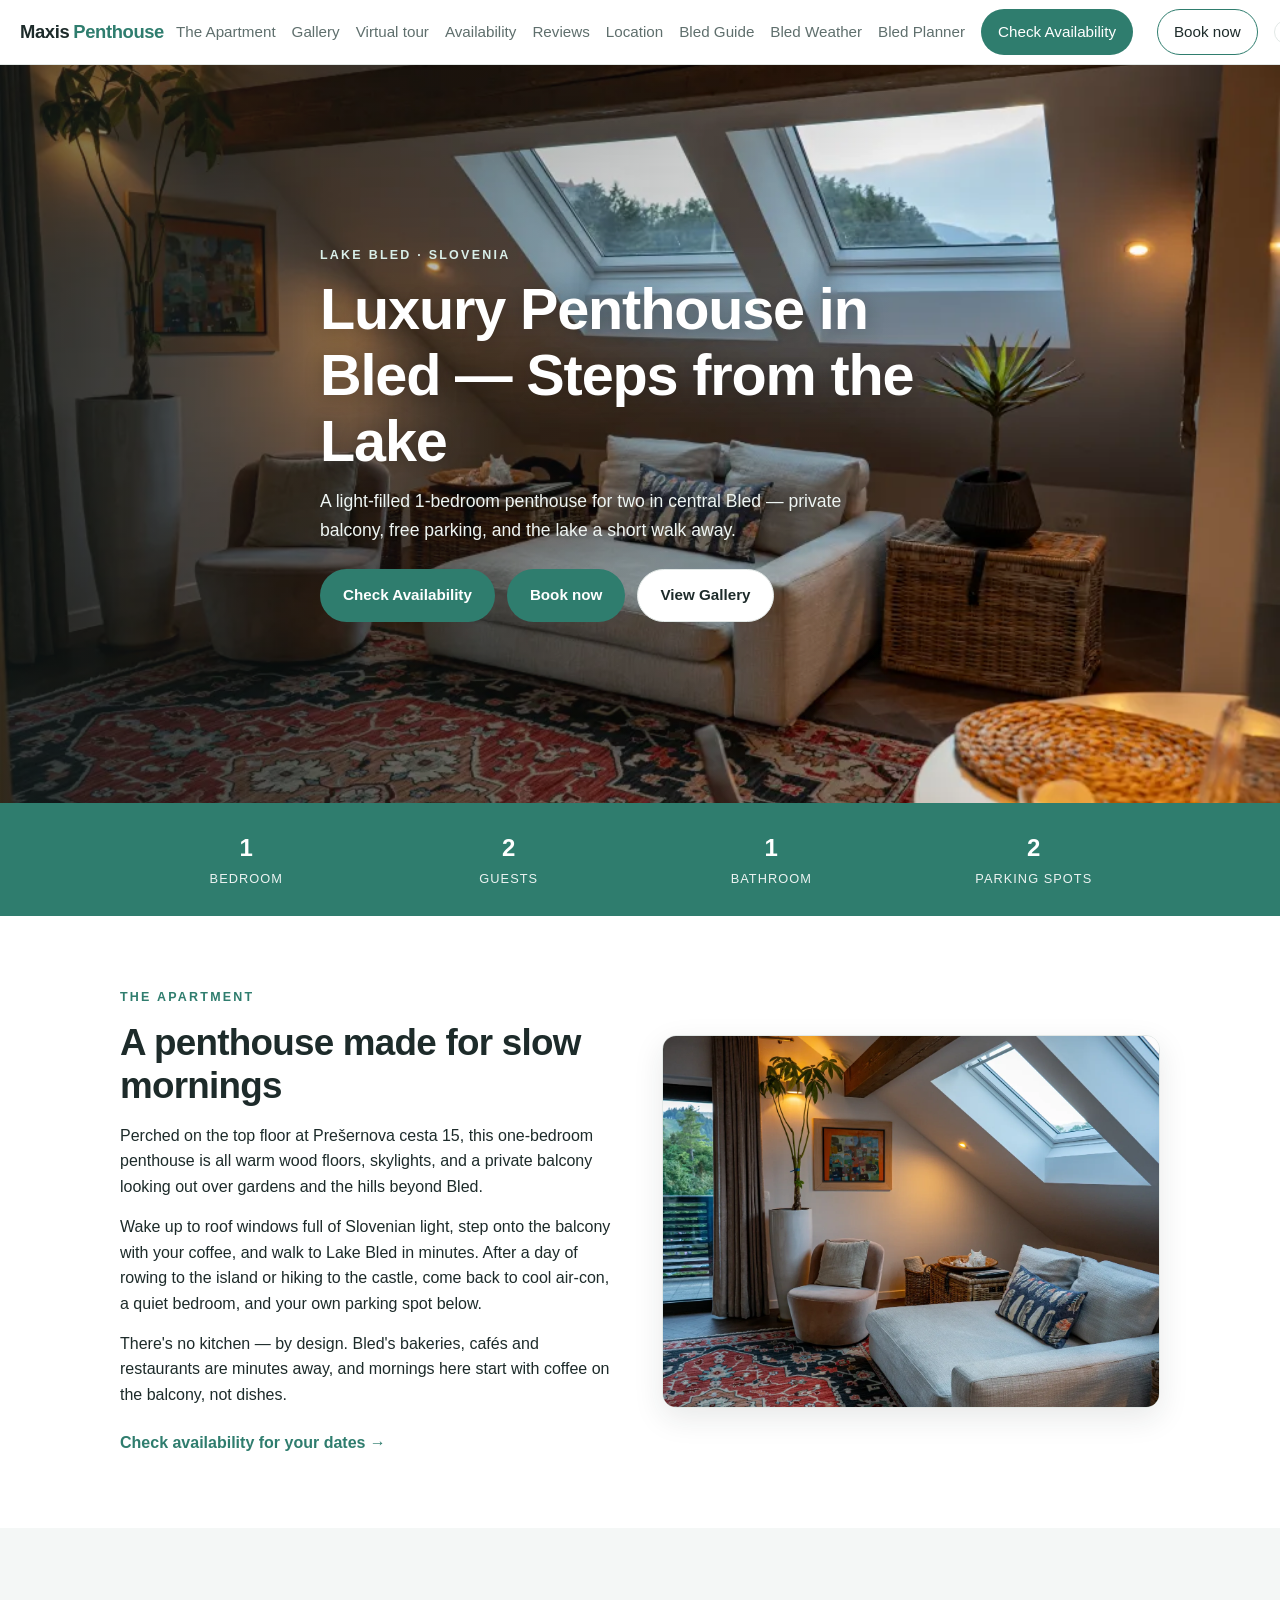
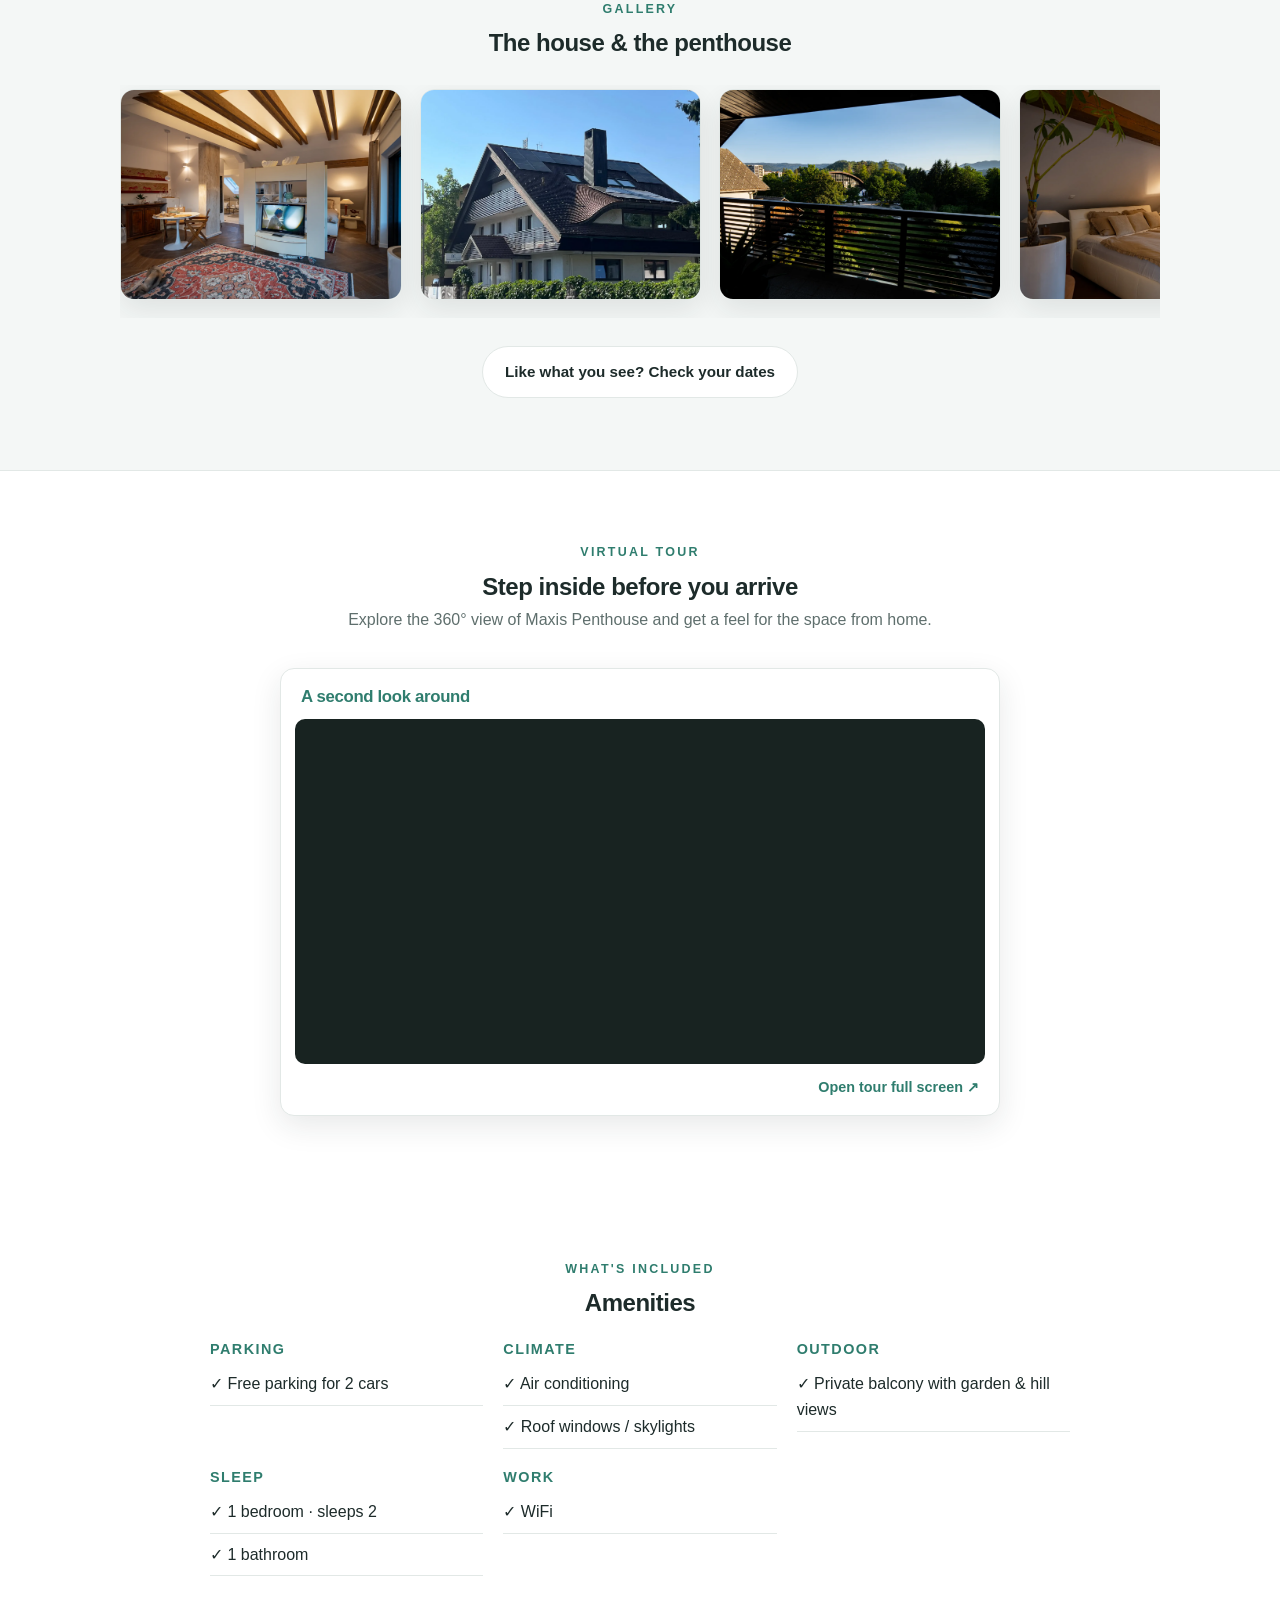
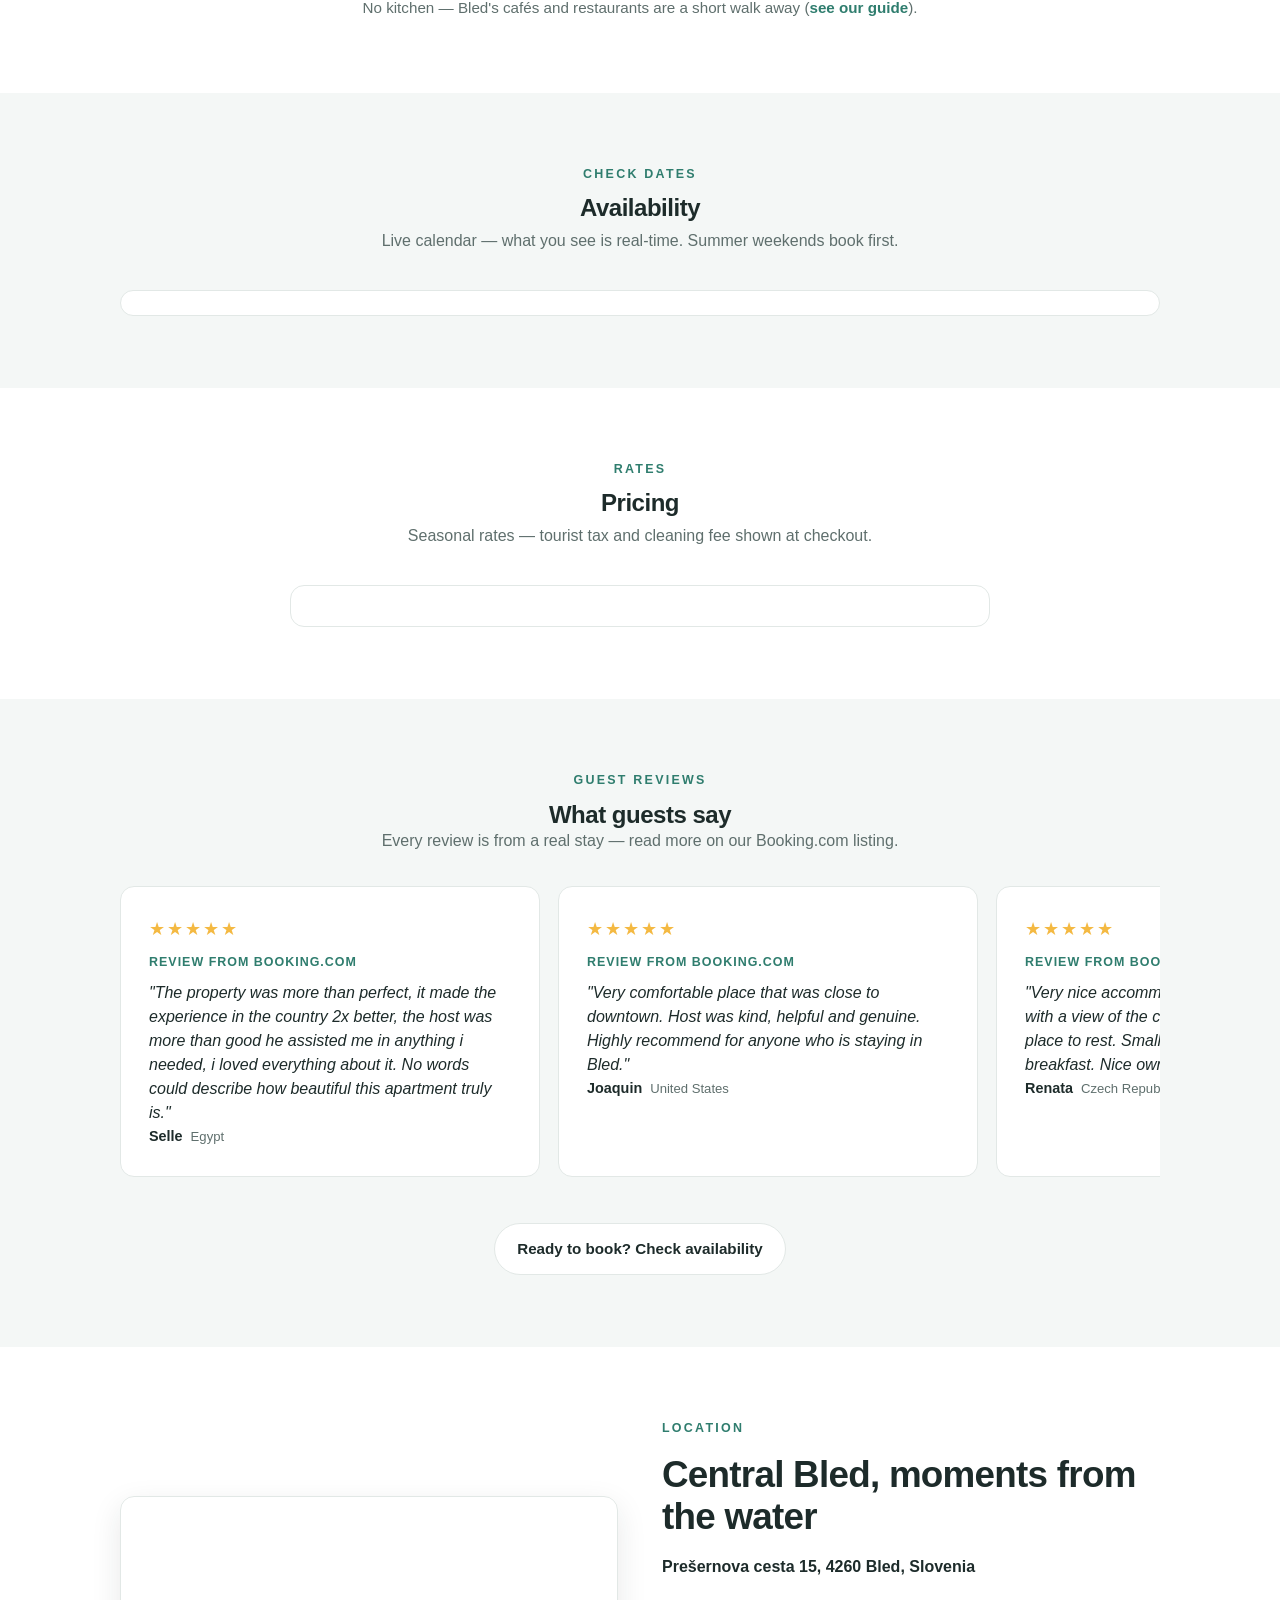
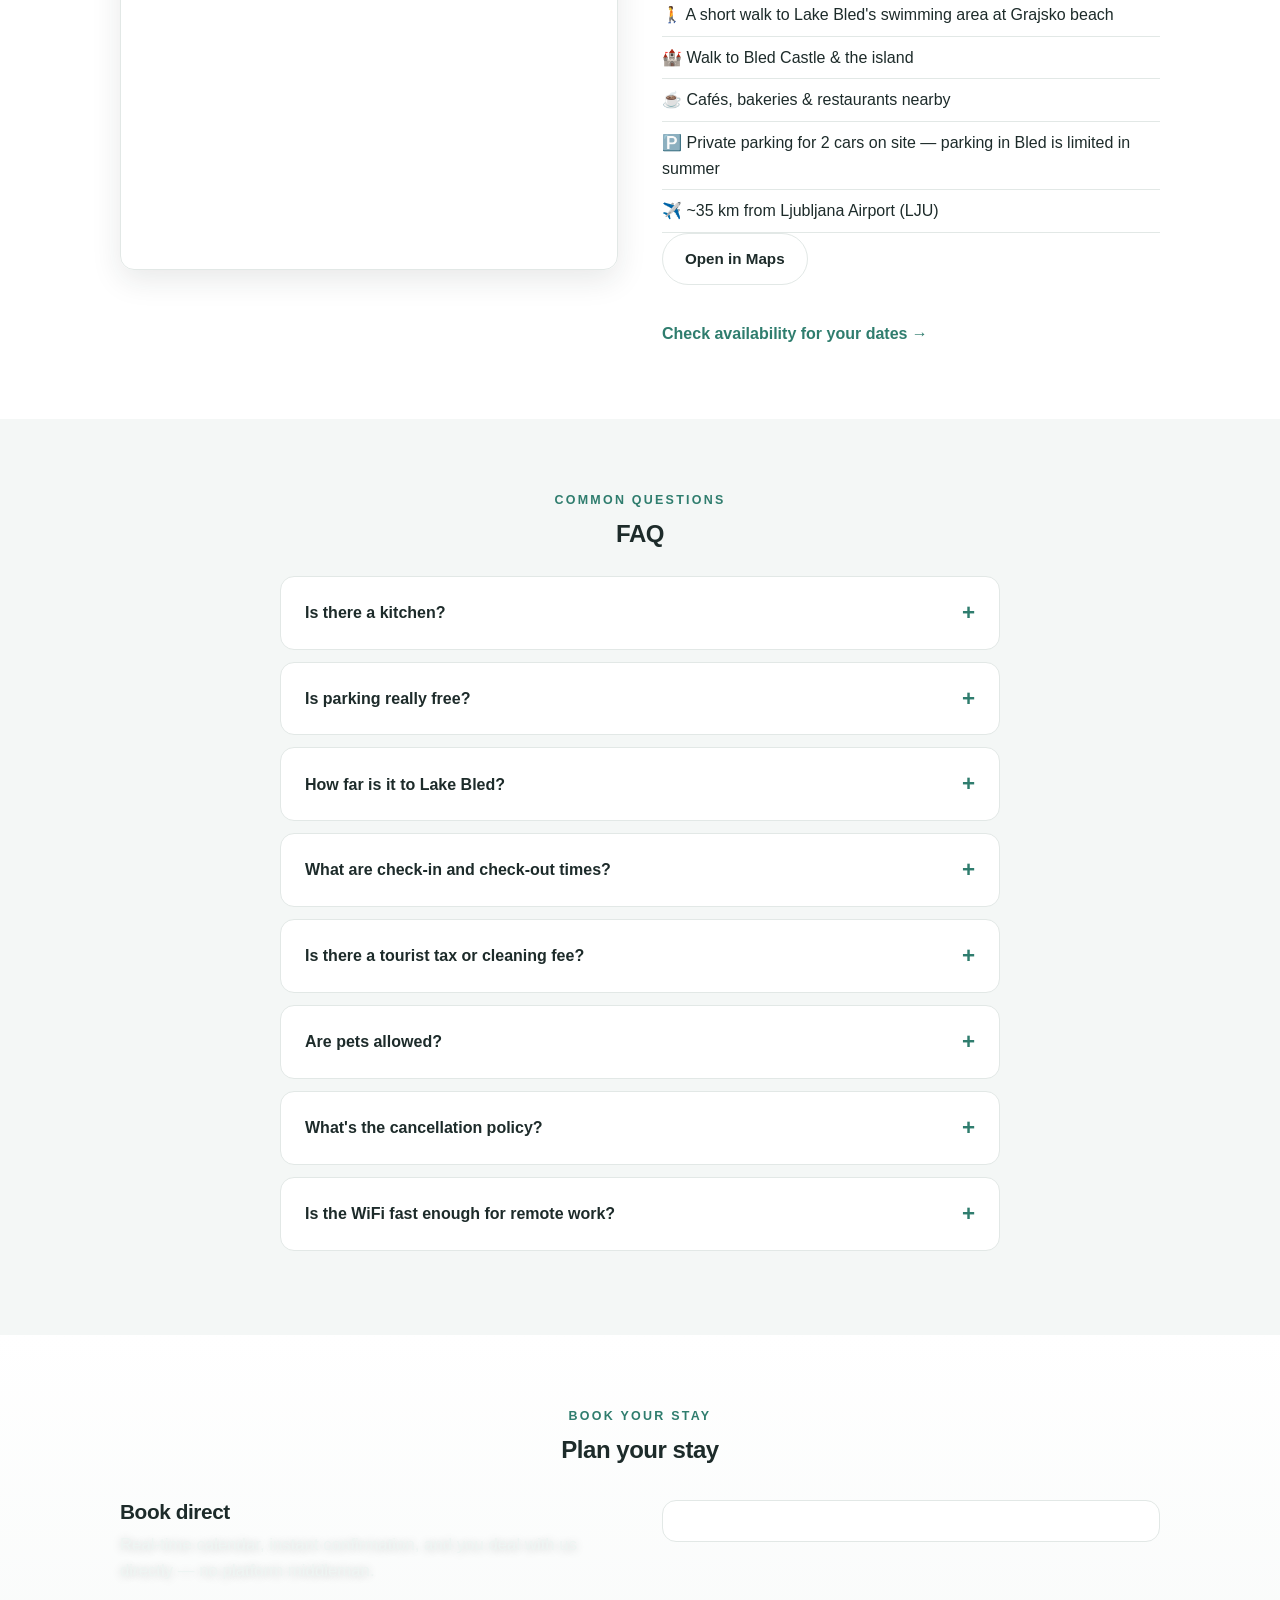
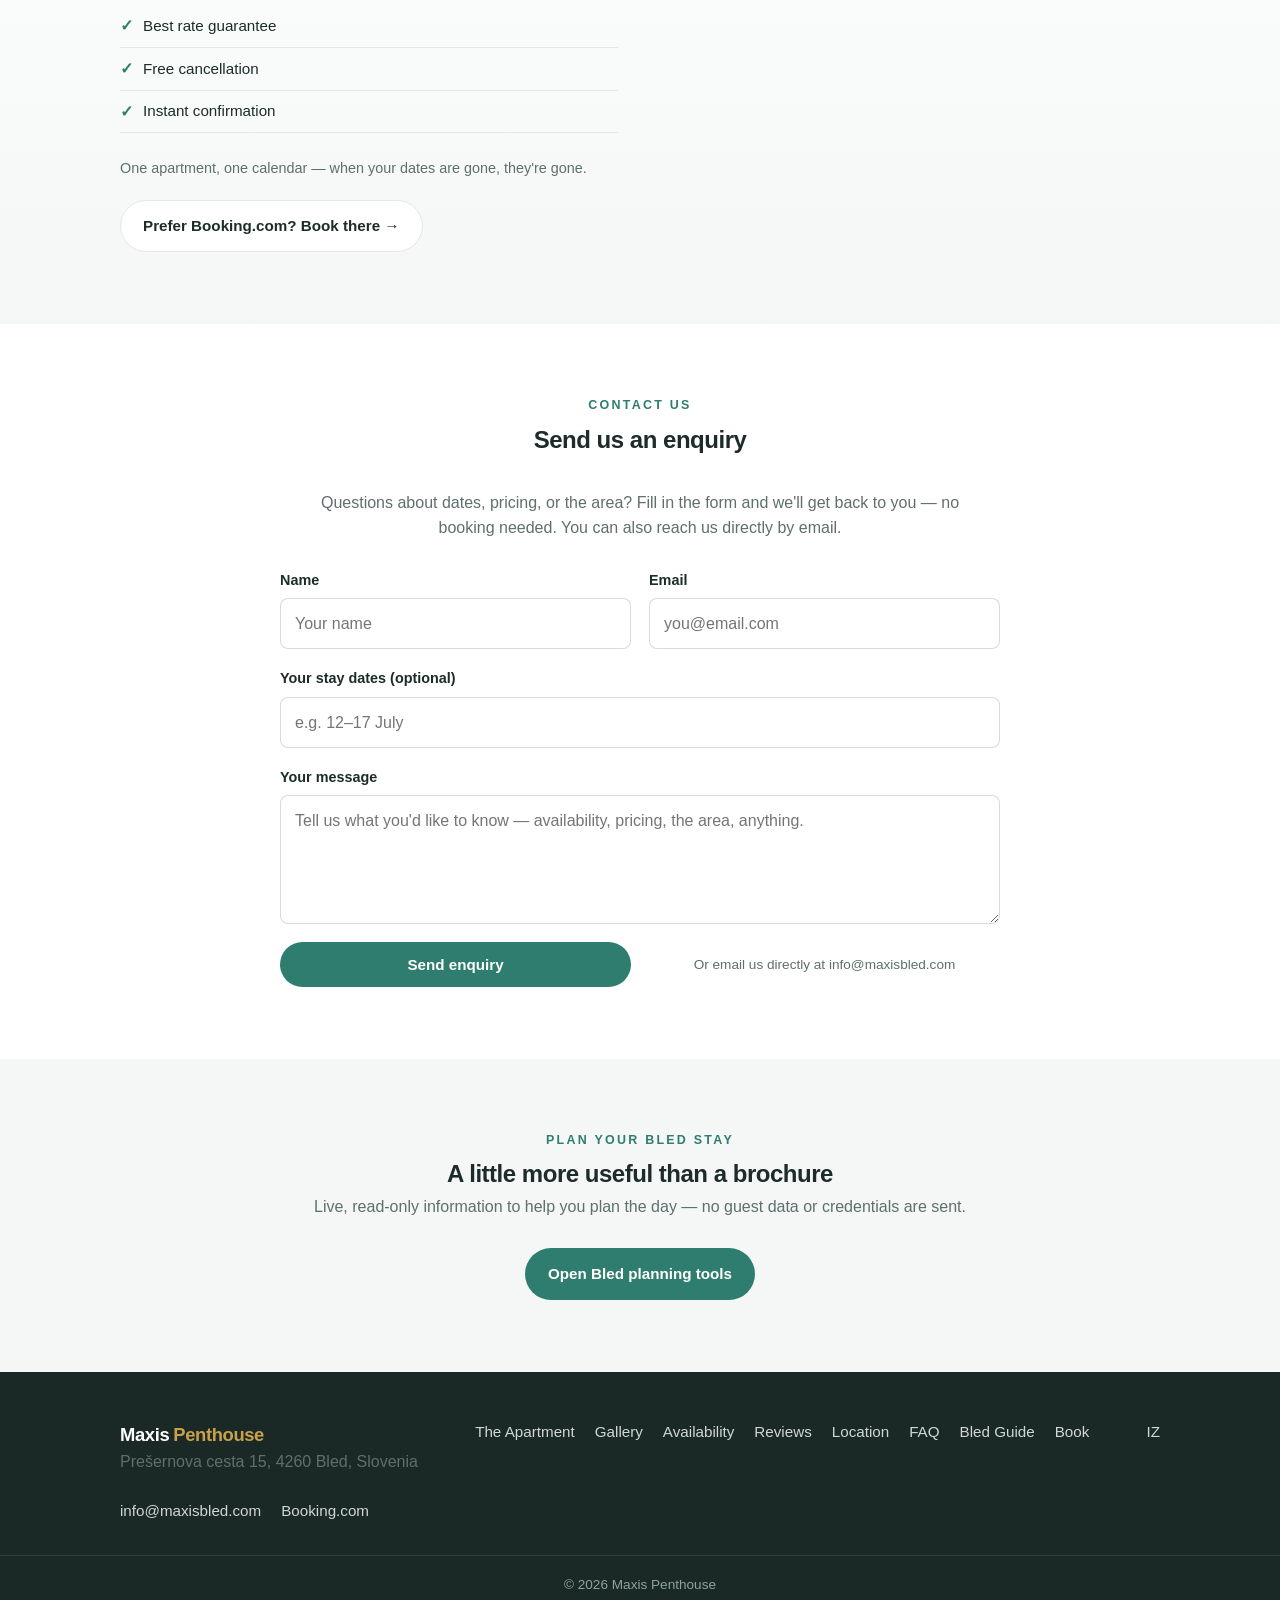
==== commit fccf833c: "Resume gallery marquee after manual scrolling" ====
--- a/index.html
+++ b/index.html
@@ -30,7 +30,7 @@
   <link rel="icon" type="image/svg+xml" href="favicon.svg" />
   <link rel="icon" type="image/png" sizes="180x180" href="favicon.png" />
   <link rel="apple-touch-icon" sizes="180x180" href="favicon.png" />
-  <link rel="stylesheet" href="styles.css?v=2f836ef" />
+  <link rel="stylesheet" href="styles.css?v=0bdc202" />
   <script>
     (function(){
       var t=localStorage.getItem('theme');
@@ -586,12 +586,22 @@
     var galleryScroller = document.querySelector('.gallery');
     if (galleryTrack) galleryTrack.parentNode.appendChild(galleryTrack.cloneNode(true));
     if (galleryScroller) {
-      galleryScroller.addEventListener('pointerdown', function() {
+      var galleryResumeTimer;
+      function pauseGallery() {
+        window.clearTimeout(galleryResumeTimer);
         galleryScroller.classList.add('is-manually-scrolling');
-      });
-      galleryScroller.addEventListener('touchstart', function() {
-        galleryScroller.classList.add('is-manually-scrolling');
-      }, { passive: true });
+      }
+      function resumeGallery() {
+        window.clearTimeout(galleryResumeTimer);
+        galleryResumeTimer = window.setTimeout(function() {
+          galleryScroller.classList.remove('is-manually-scrolling');
+        }, 1200);
+      }
+      galleryScroller.addEventListener('pointerdown', pauseGallery);
+      galleryScroller.addEventListener('pointerup', resumeGallery);
+      galleryScroller.addEventListener('pointercancel', resumeGallery);
+      galleryScroller.addEventListener('touchstart', pauseGallery, { passive: true });
+      galleryScroller.addEventListener('touchend', resumeGallery, { passive: true });
     }
     document.querySelectorAll('.gallery img').forEach(function(img) {
       img.setAttribute('tabindex', '0');
--- a/styles.css
+++ b/styles.css
@@ -280,8 +280,8 @@
   .lang-toggle{margin-left:auto}
   .theme-toggle,.nav-toggle{margin-left:0}
   .nav-links{position:absolute;top:64px;left:0;right:0;background:#fff;flex-direction:column;
-    align-items:flex-start;gap:0;padding:8px 20px 16px;border-bottom:1px solid var(--line);
-    display:none}
+    align-items:flex-start;gap:0;padding:8px 20px calc(16px + env(safe-area-inset-bottom));border-bottom:1px solid var(--line);
+    max-height:calc(100vh - 64px);overflow-y:auto;overscroll-behavior:contain;display:none}
   [data-theme="dark"] .nav-links{background:var(--bg)}
   .nav-links.open{display:flex}
   .nav-links a{padding:12px 0;width:100%;border-bottom:1px solid var(--line);white-space:normal}
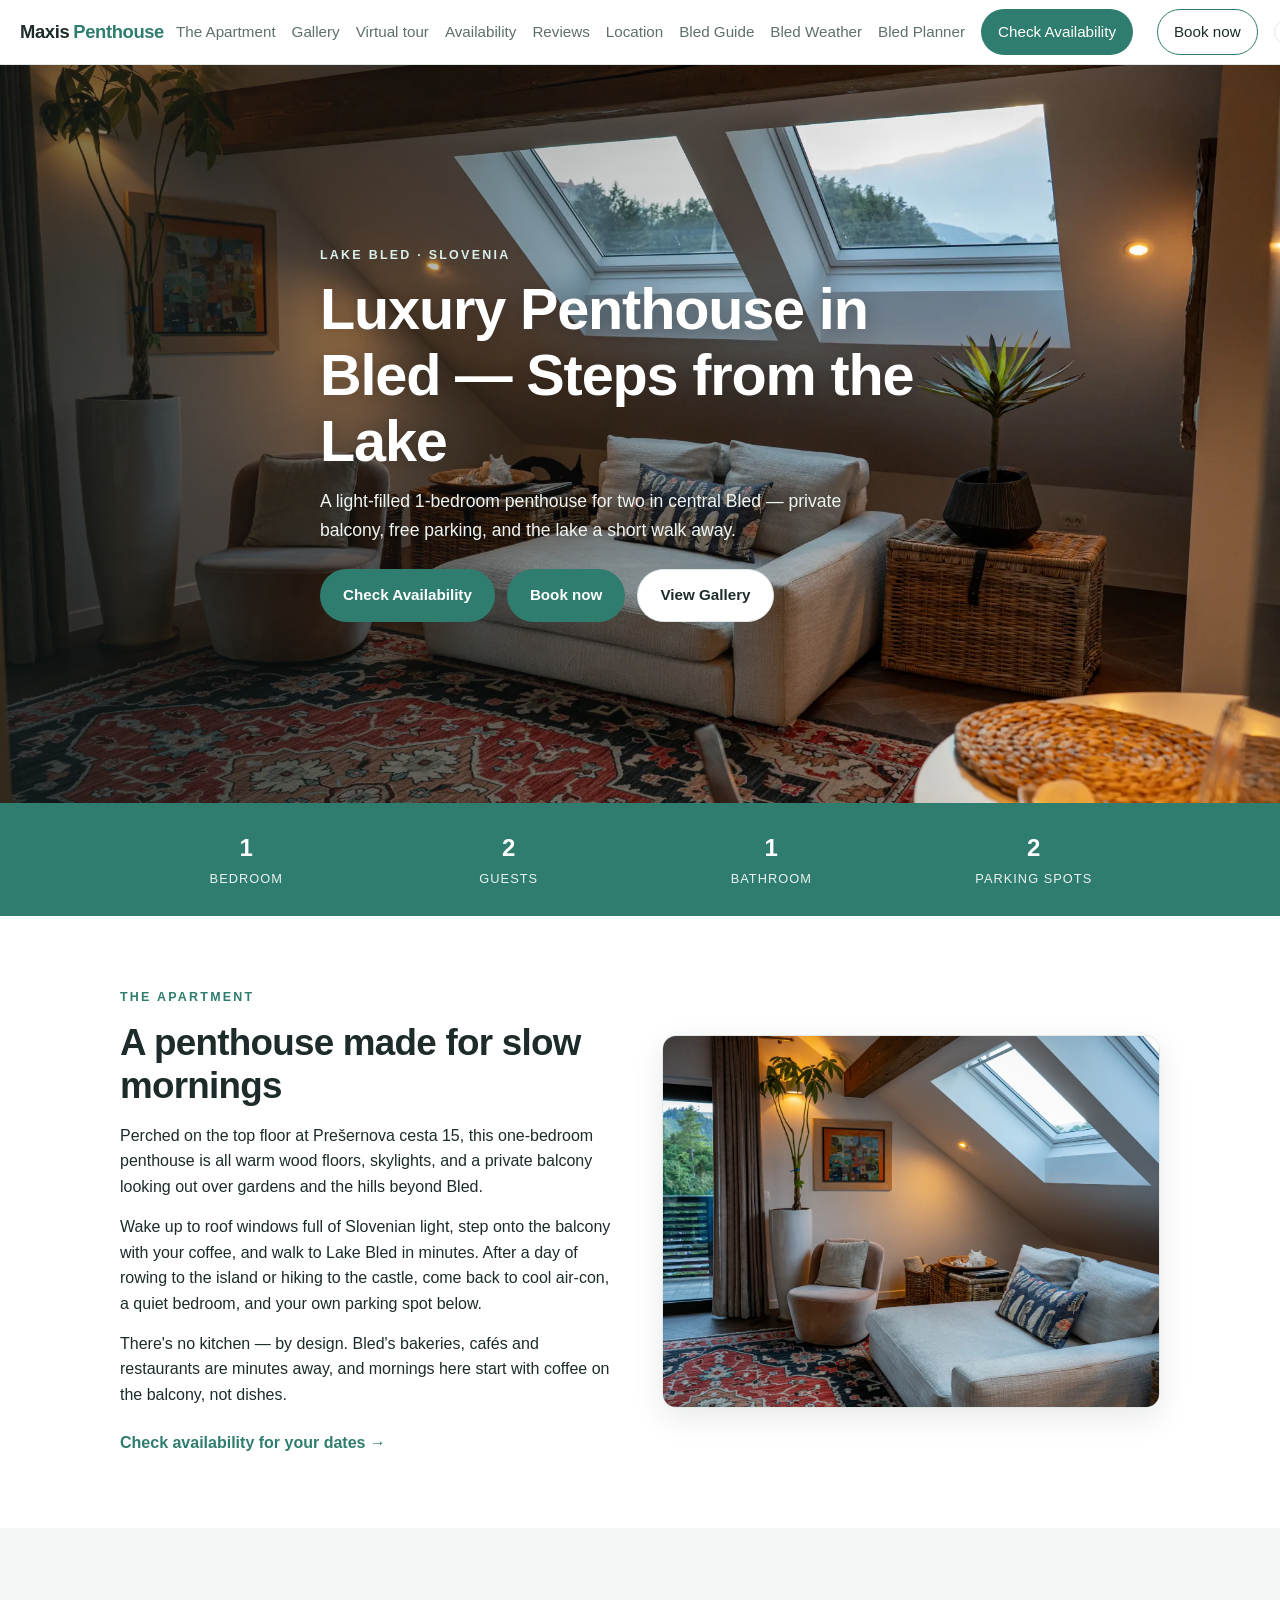
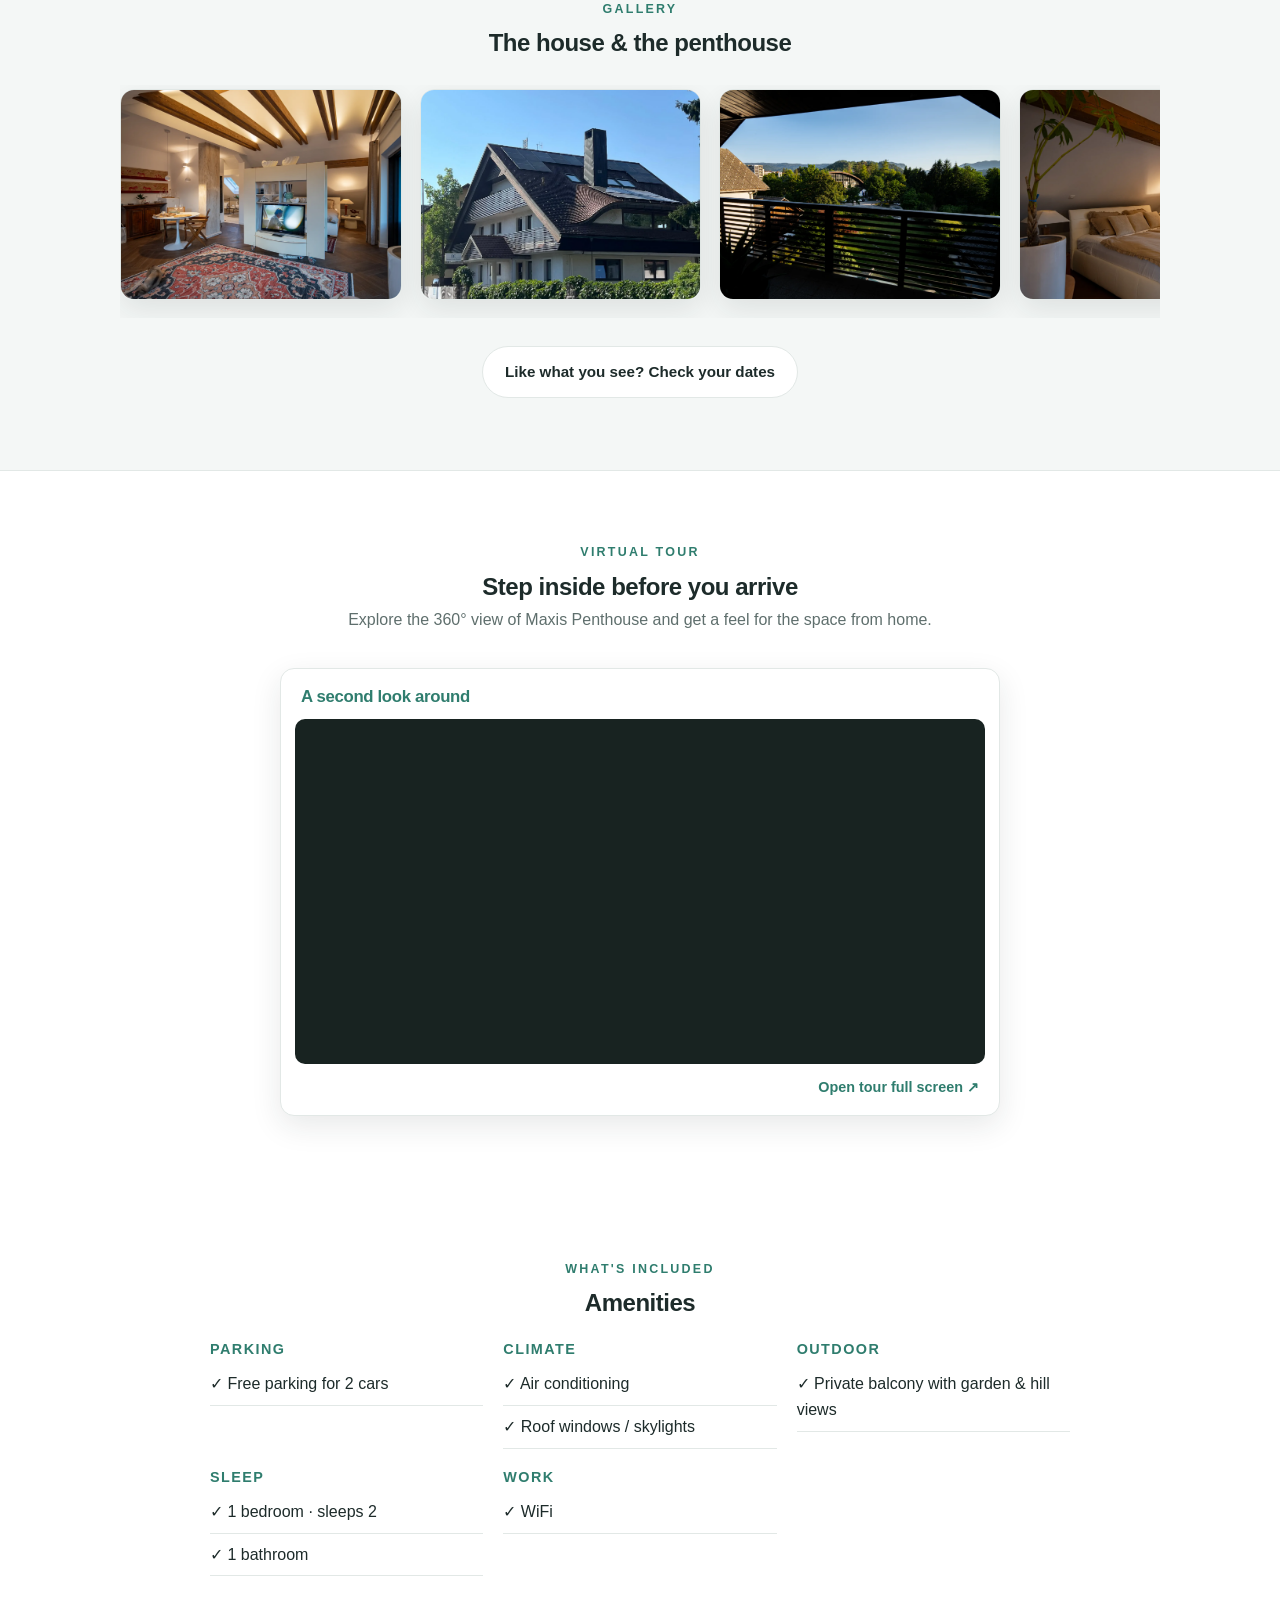
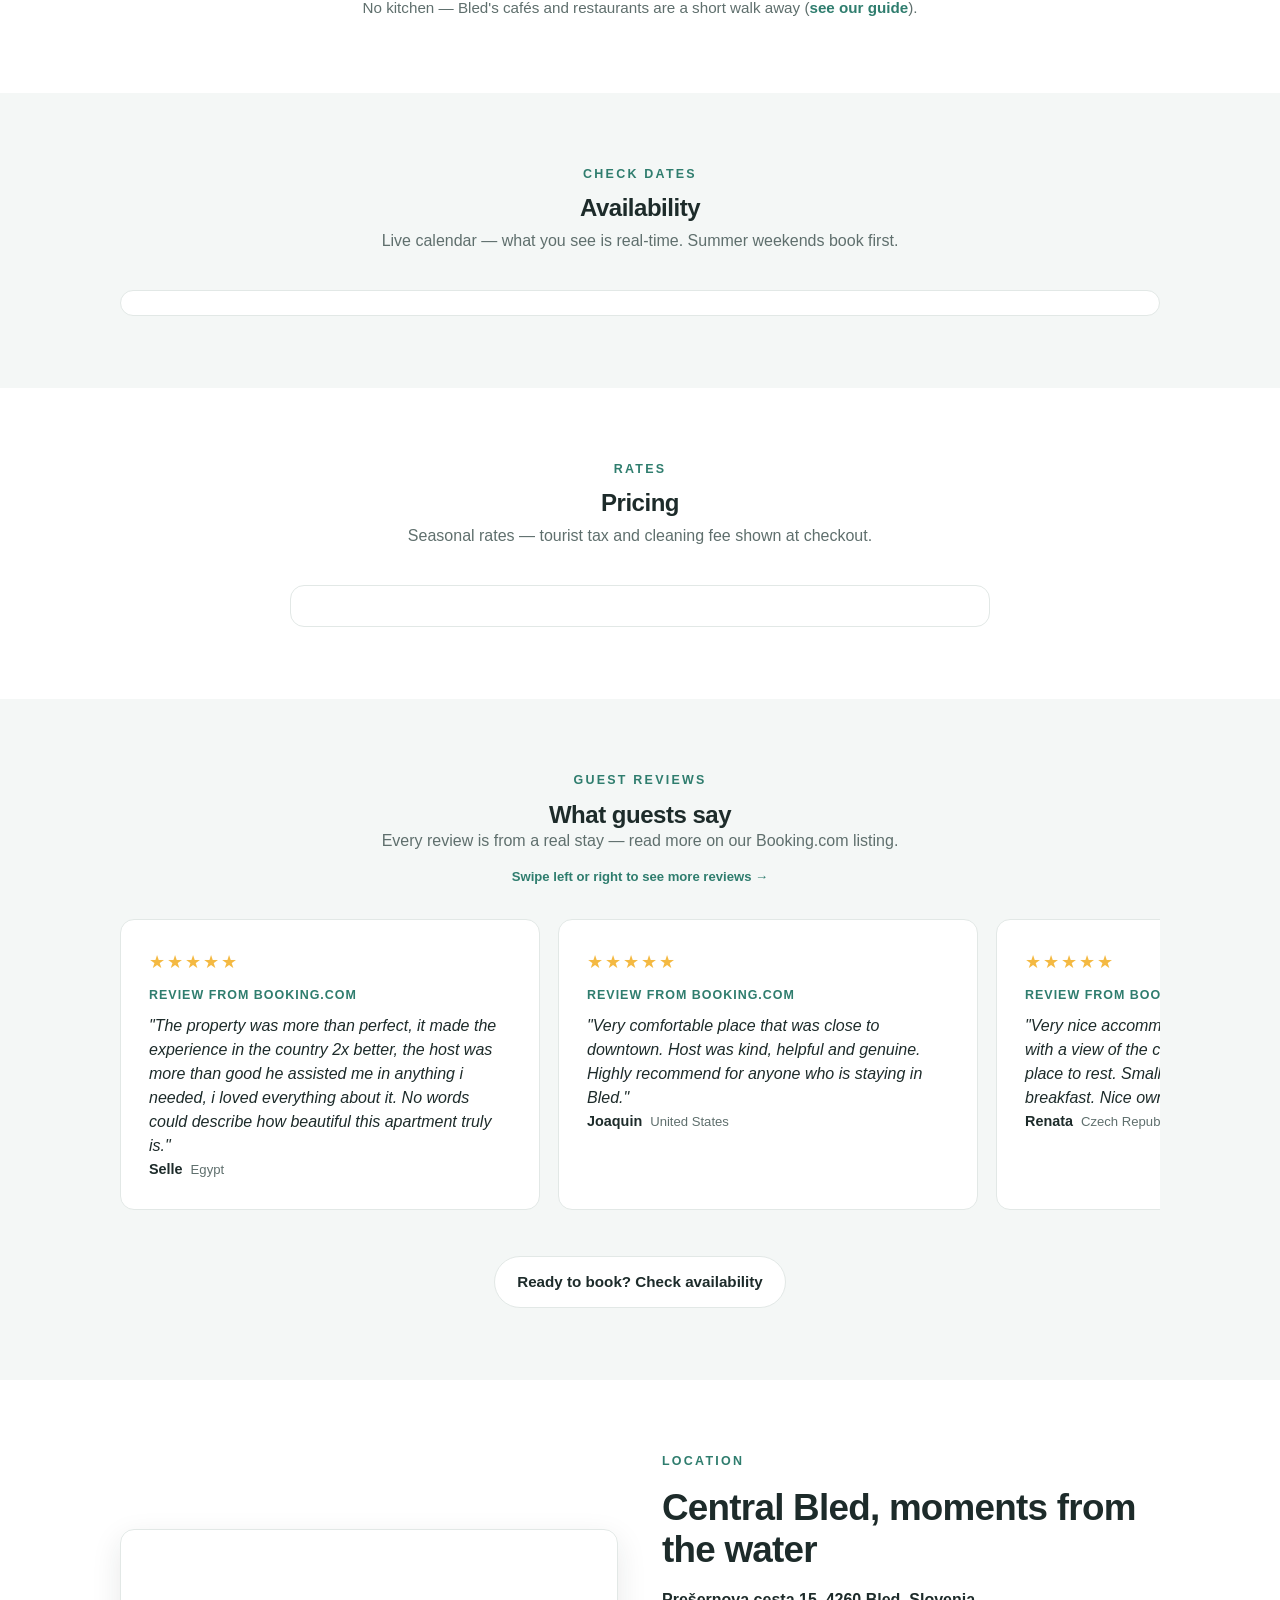
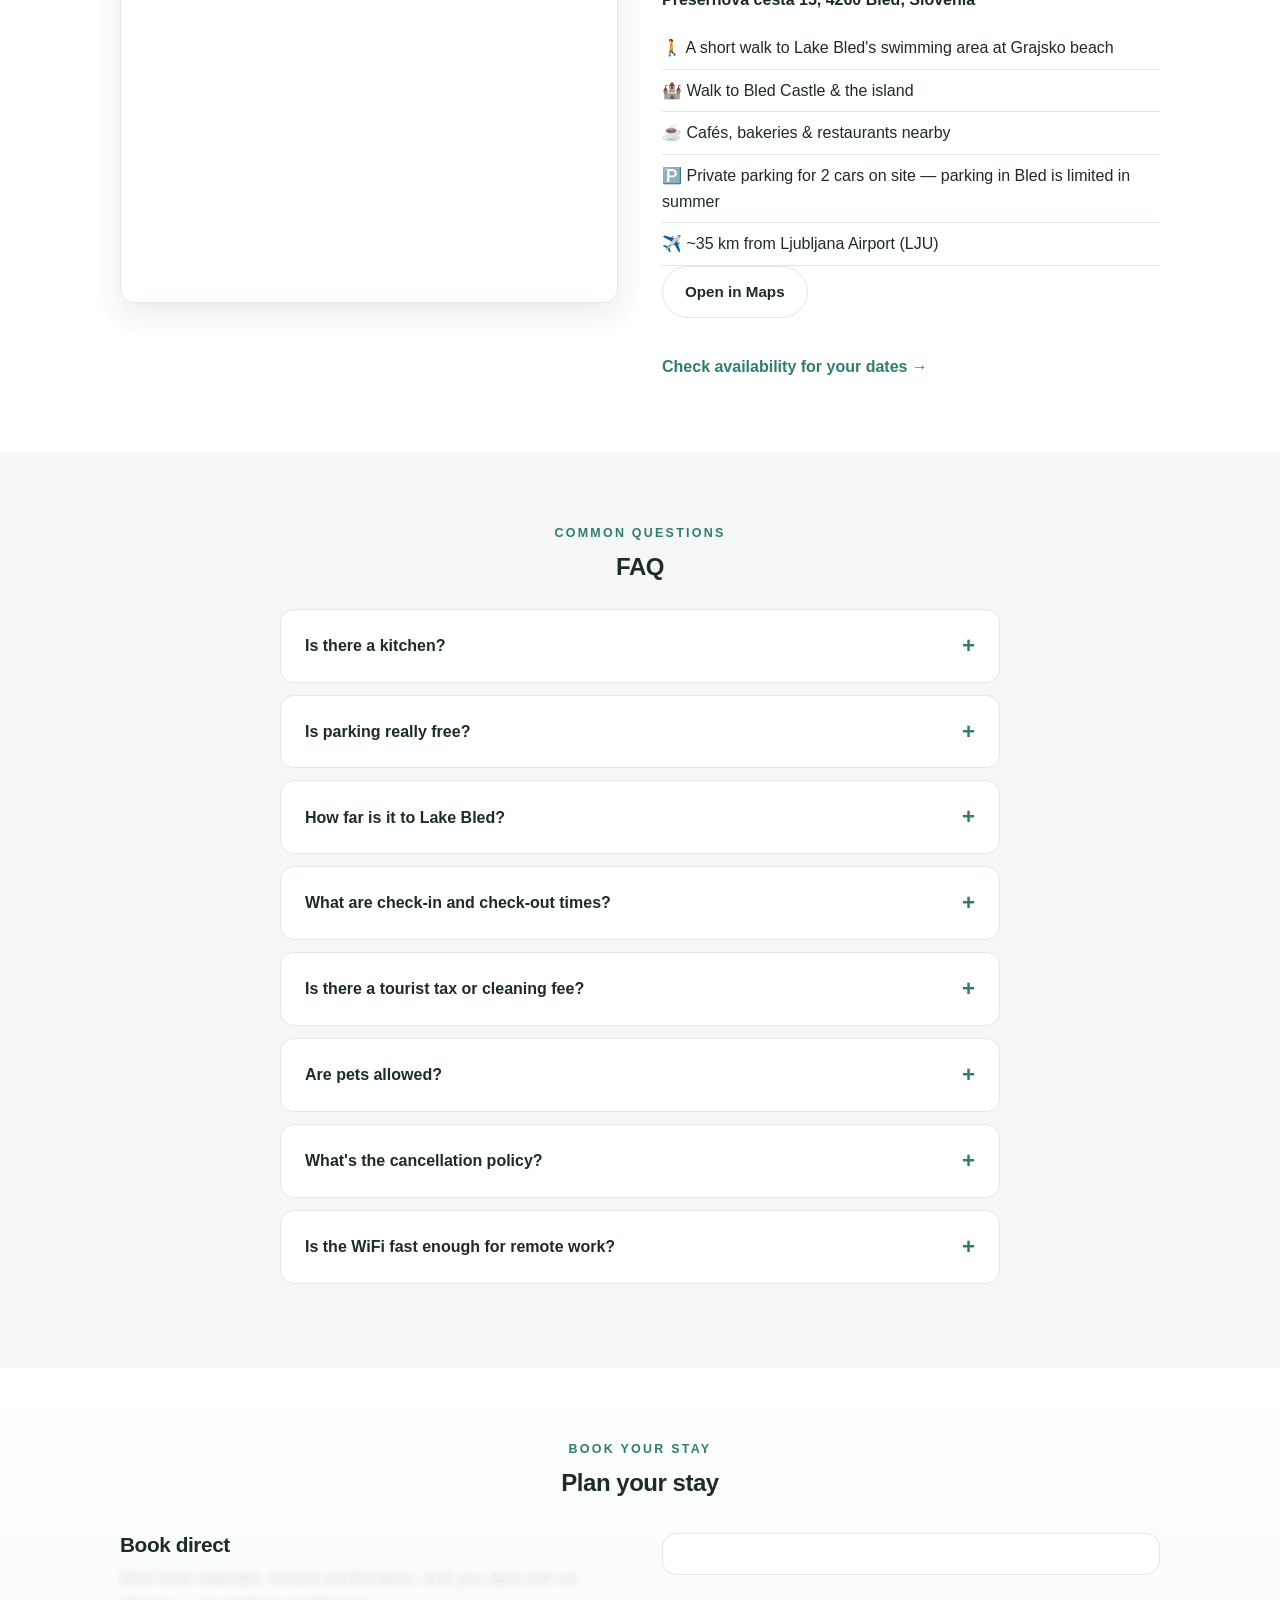
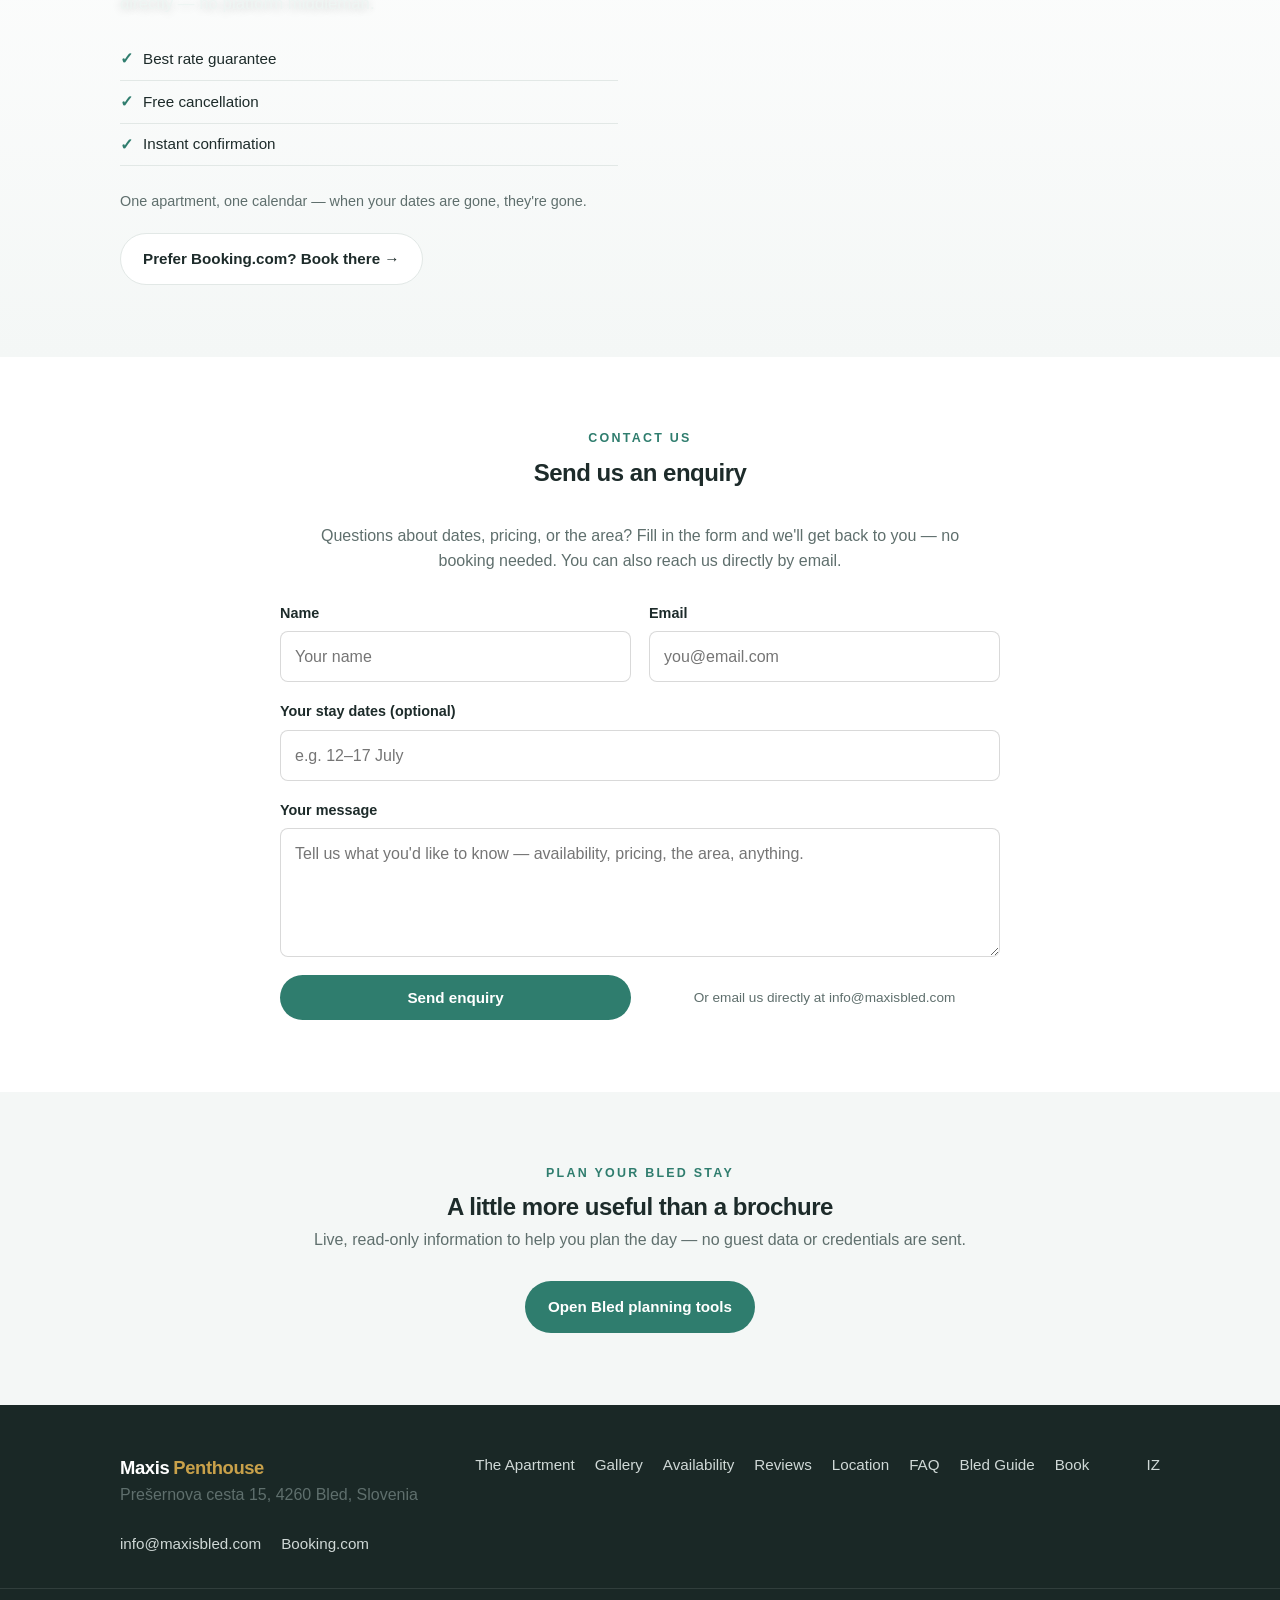
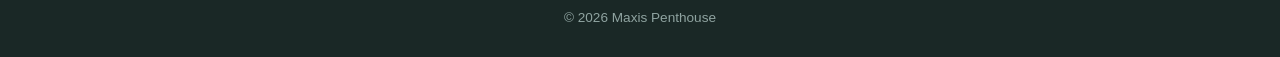
==== commit 8e300fda: "Add mobile reviews scroll hint" ====
--- a/index.html
+++ b/index.html
@@ -335,6 +335,7 @@
       <p class="eyebrow center" data-i18n="rev_eyebrow">Guest reviews</p>
       <h2 class="center" data-i18n="rev_h2">What guests say</h2>
       <p class="center muted" style="margin-bottom:8px" data-i18n="rev_hint">Every review is from a real stay — <a href="https://www.booking.com/hotel/si/maxis-penthouse-with-castle-view.sl.html" target="_blank" rel="noopener">read more on our Booking.com listing</a>.</p>
+      <p class="reviews-scroll-hint center" data-i18n="rev_scroll_hint">Swipe left or right to see more reviews →</p>
       <div class="reviews" role="region" aria-label="Guest reviews" tabindex="0">
         <div class="review-card">
           <div class="review-stars" aria-label="5 out of 5 stars">★★★★★</div>
--- a/styles.css
+++ b/styles.css
@@ -205,6 +205,7 @@
 .faq-item p{padding:0 24px 18px;color:var(--muted);line-height:1.6}
 
 .review-source{font-size:.78rem;text-transform:uppercase;letter-spacing:.08em;color:var(--accent);font-weight:600;margin-bottom:8px}
+.reviews-scroll-hint{color:var(--accent);font-size:.82rem;font-weight:700;margin:12px 0 2px}
 
 .sticky-mobile-bar{display:none;position:fixed;bottom:0;left:0;right:0;z-index:50;padding:8px 12px calc(8px + env(safe-area-inset-bottom));gap:8px;background:rgba(255,255,255,.95);backdrop-filter:blur(10px);border-top:1px solid var(--line);transform:translateY(100%);transition:transform .3s}
 [data-theme="dark"] .sticky-mobile-bar{background:rgba(15,23,22,.95)}
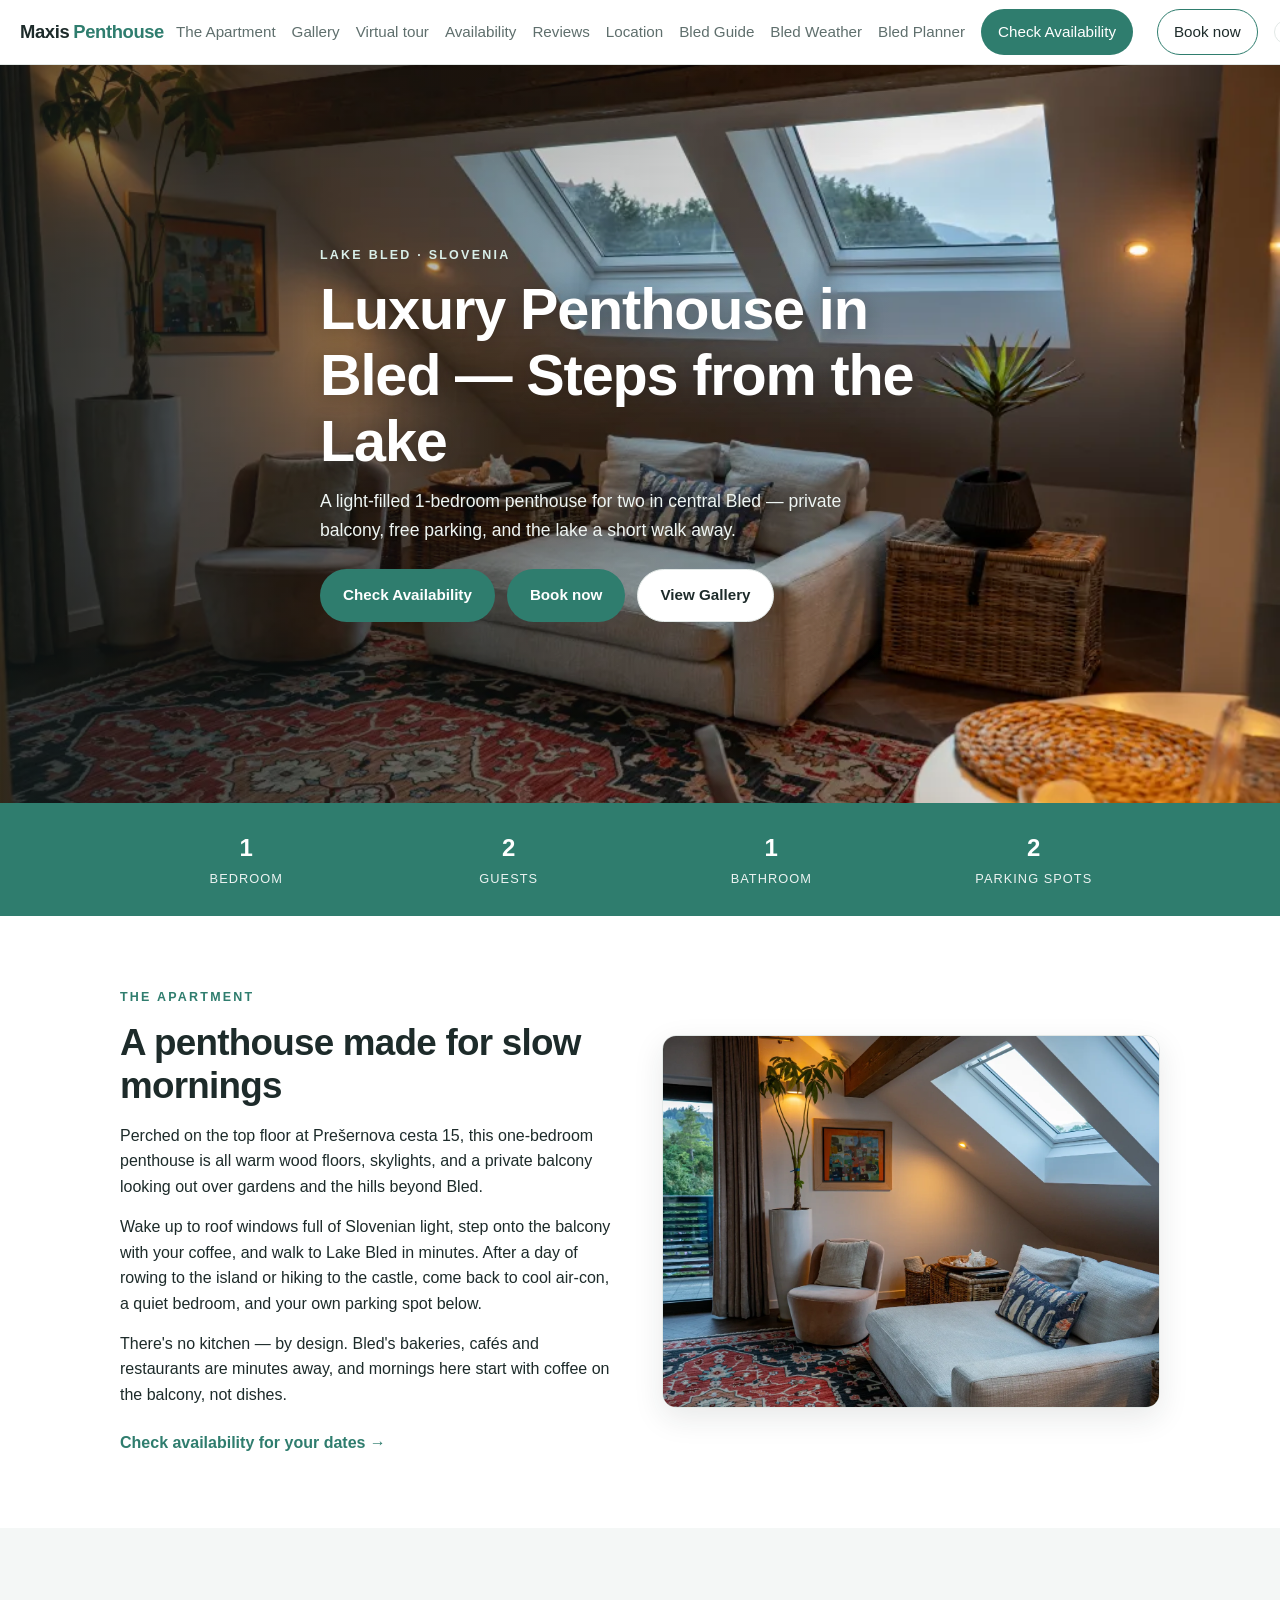
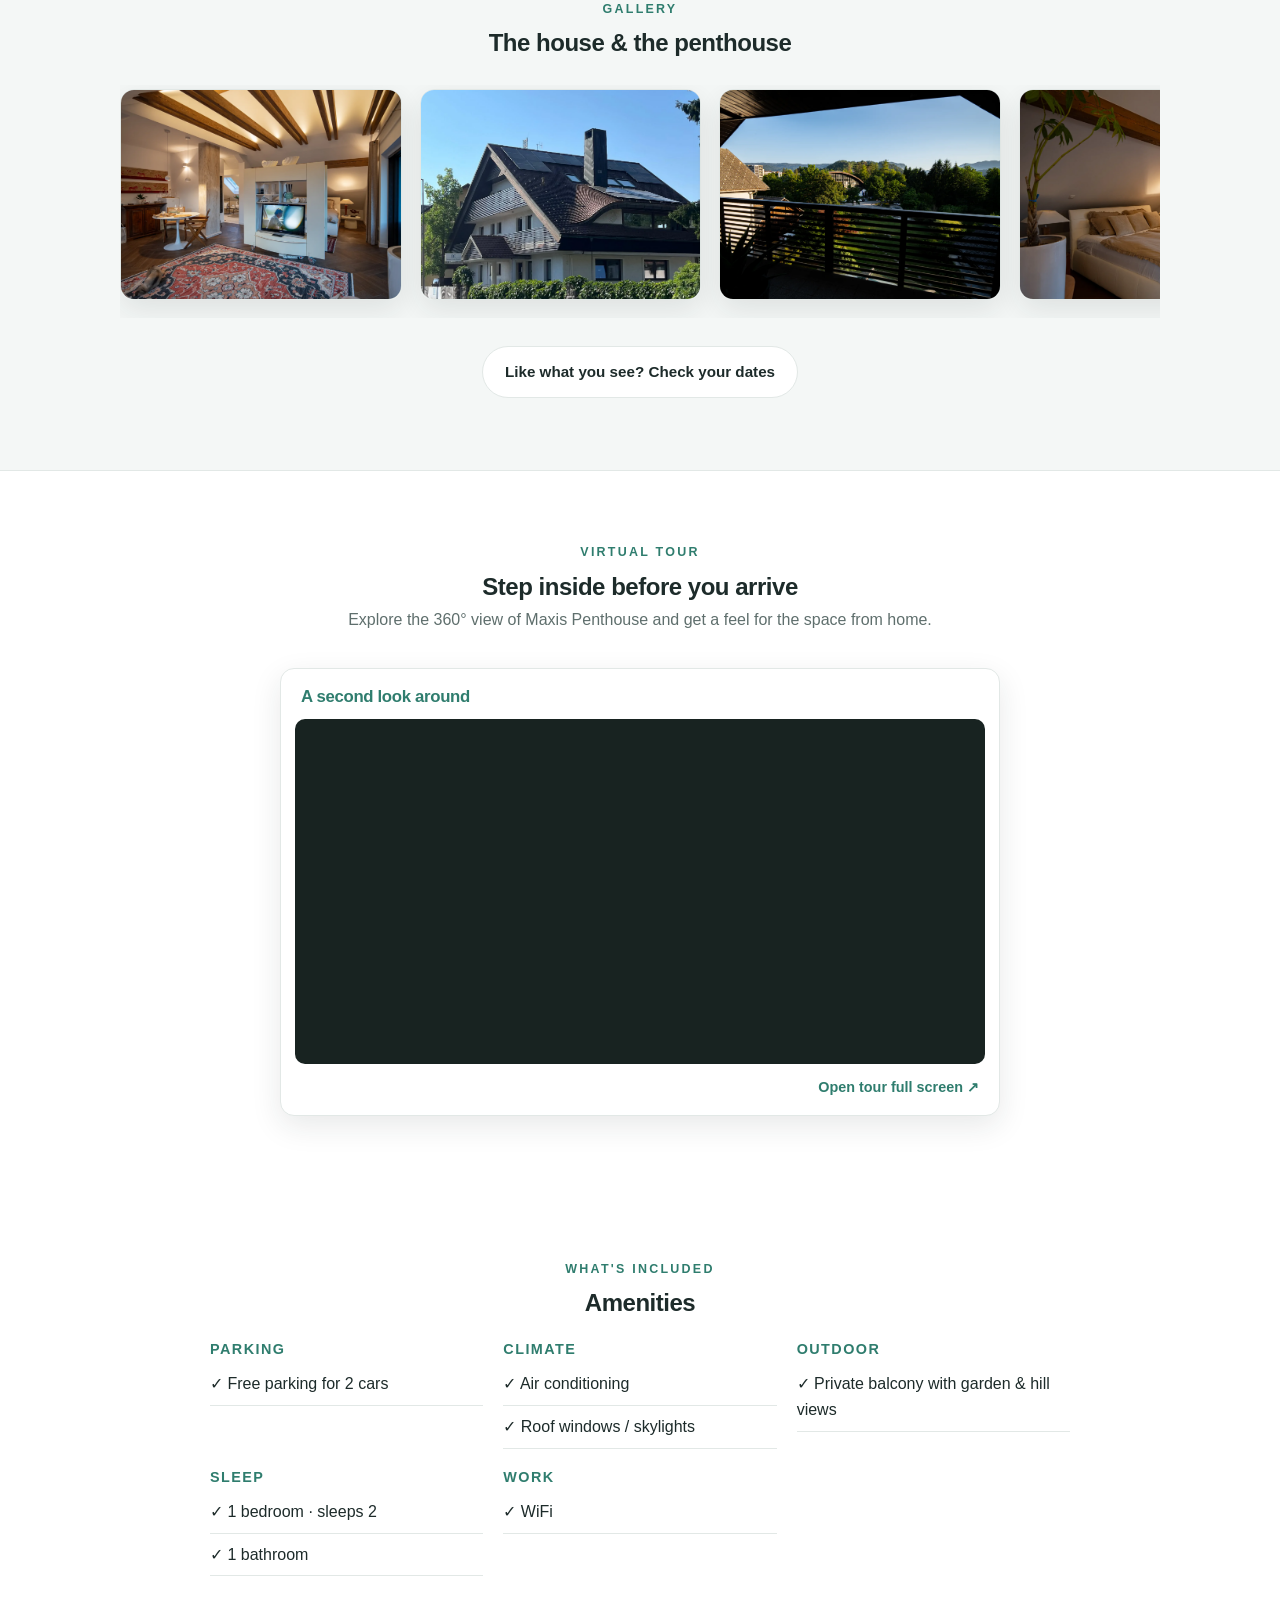
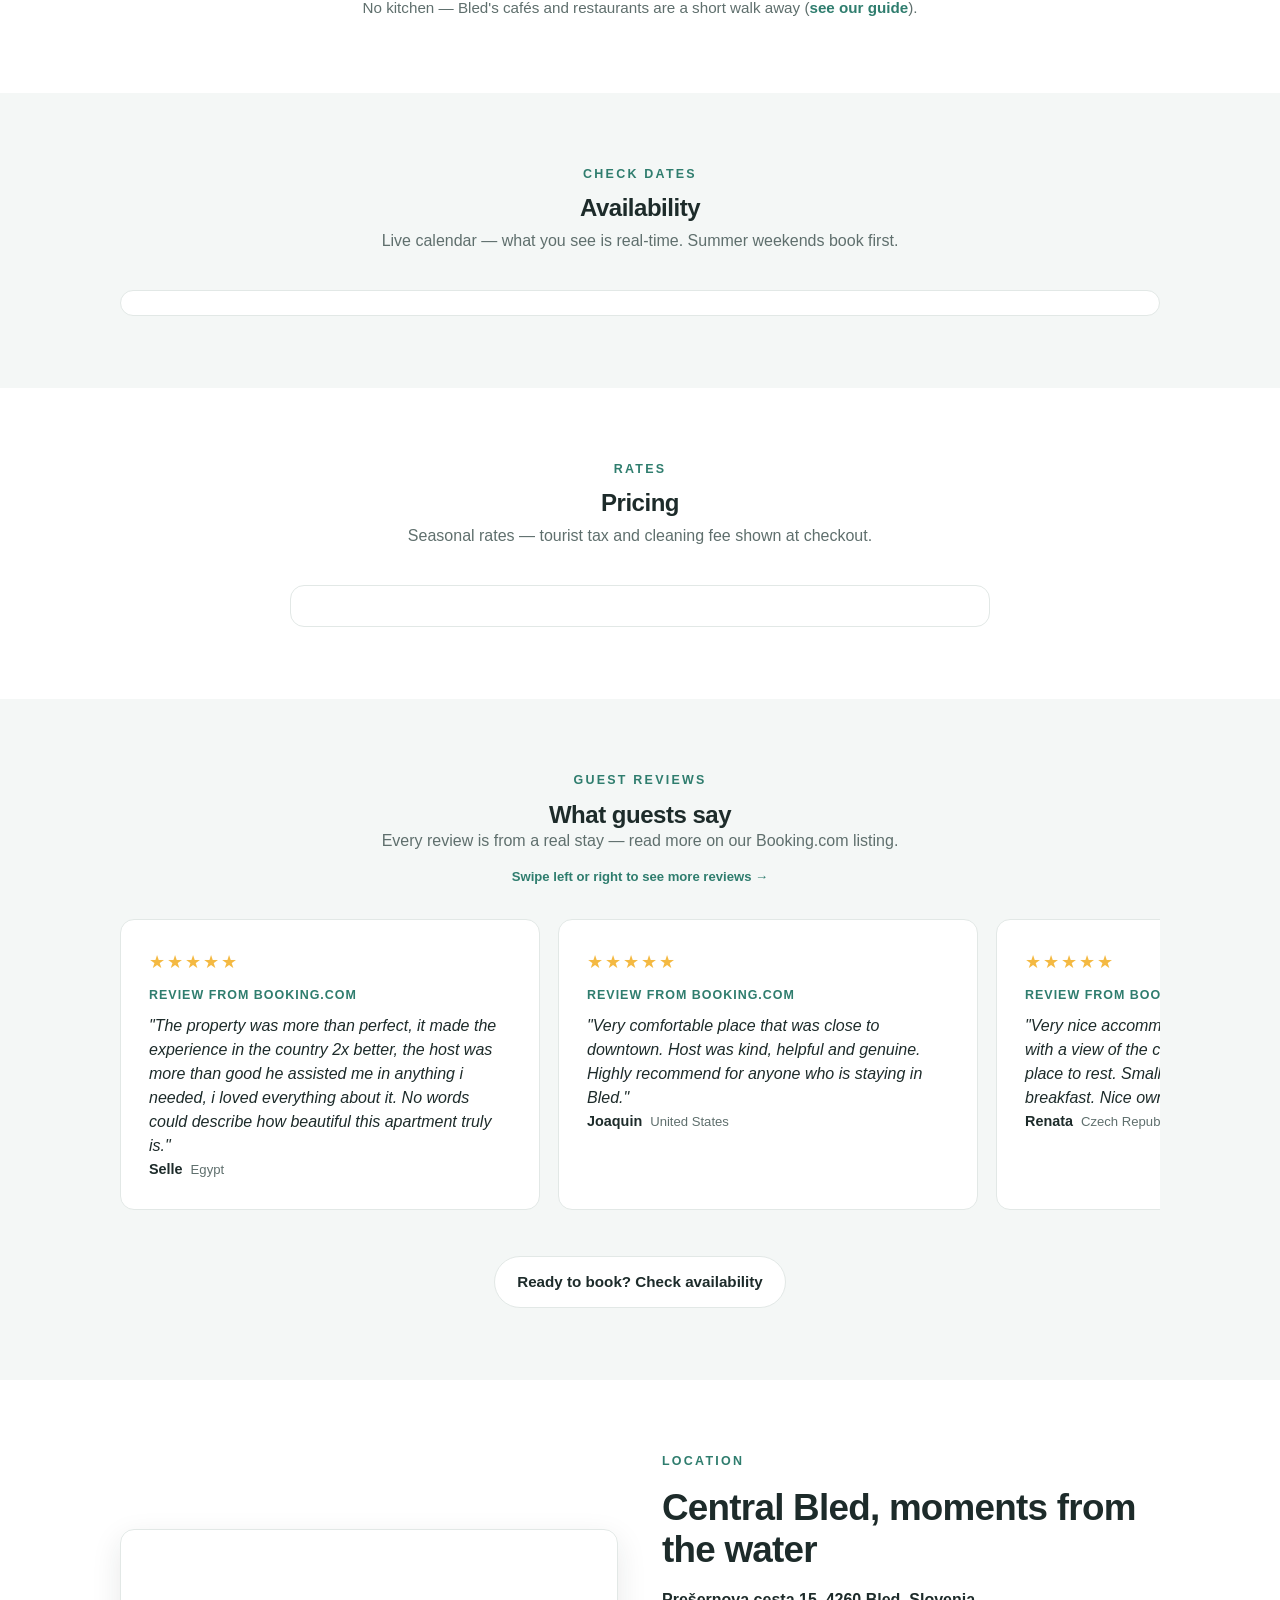
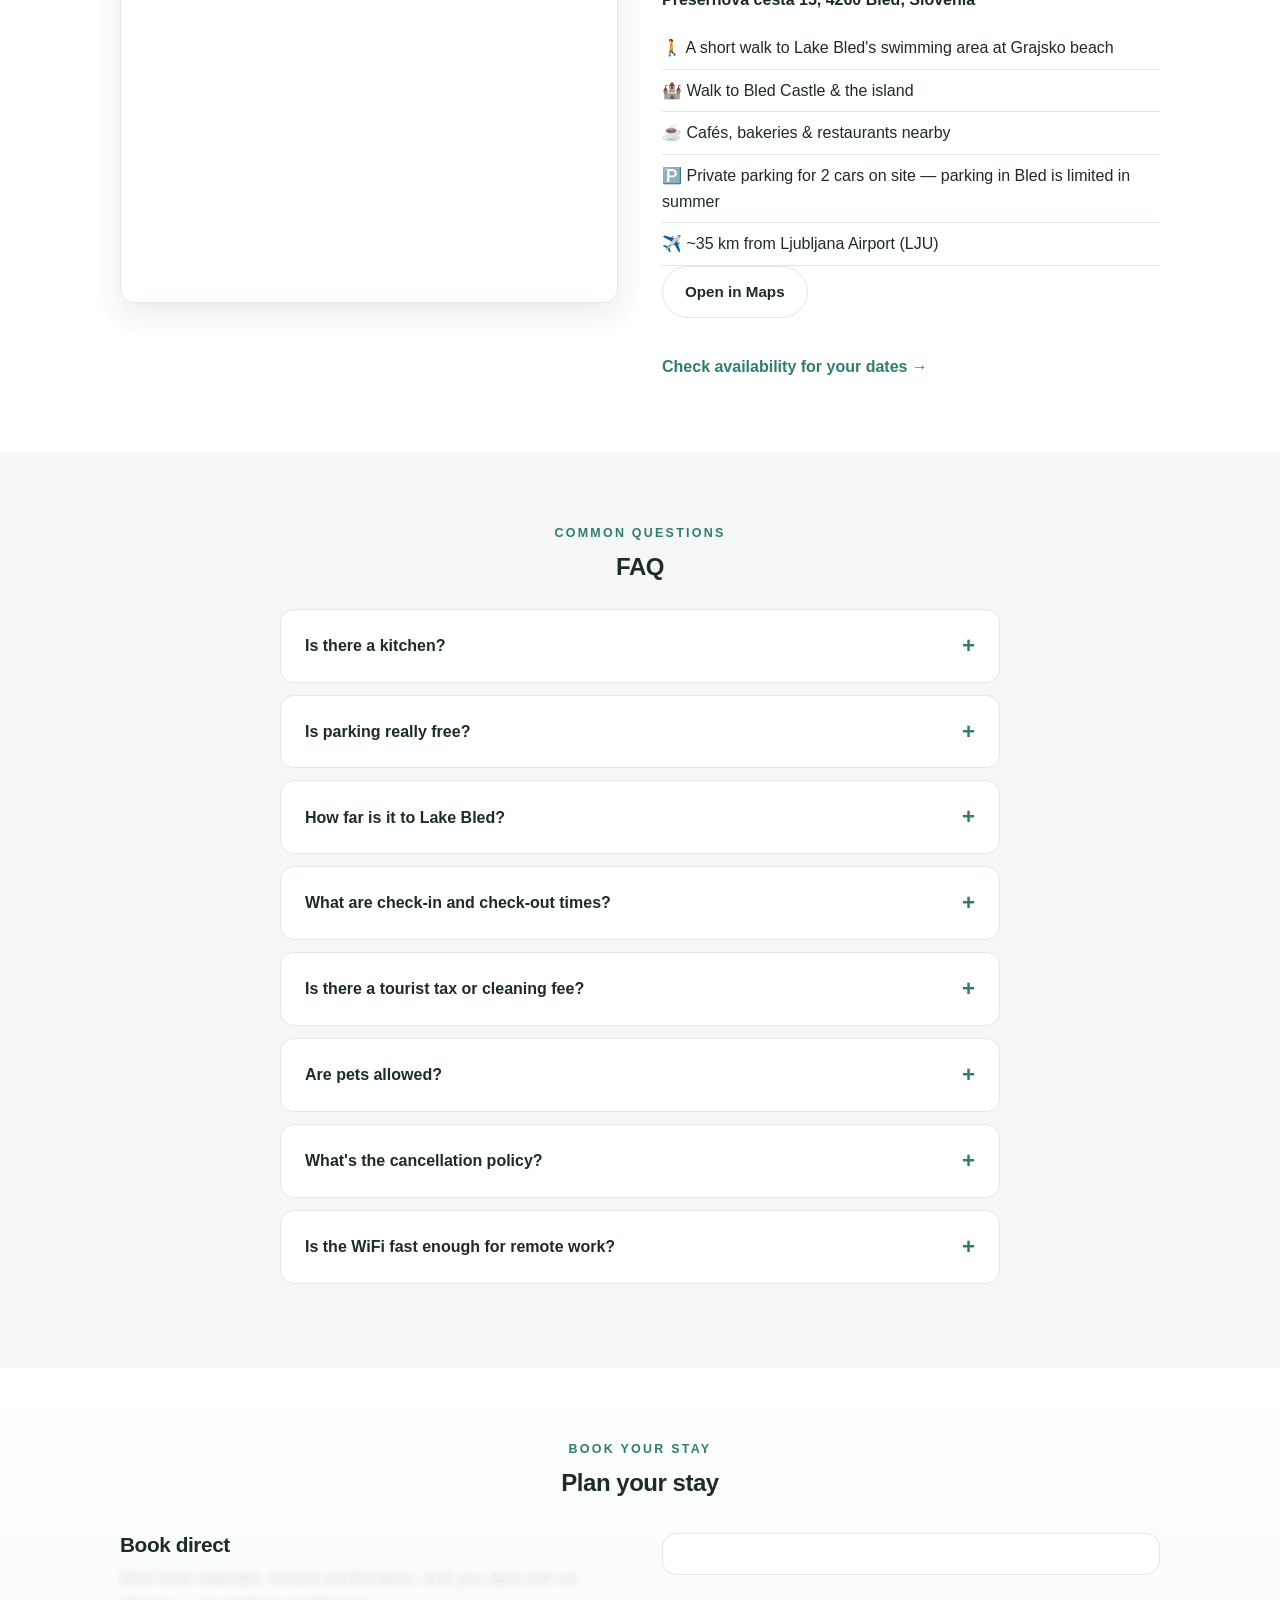
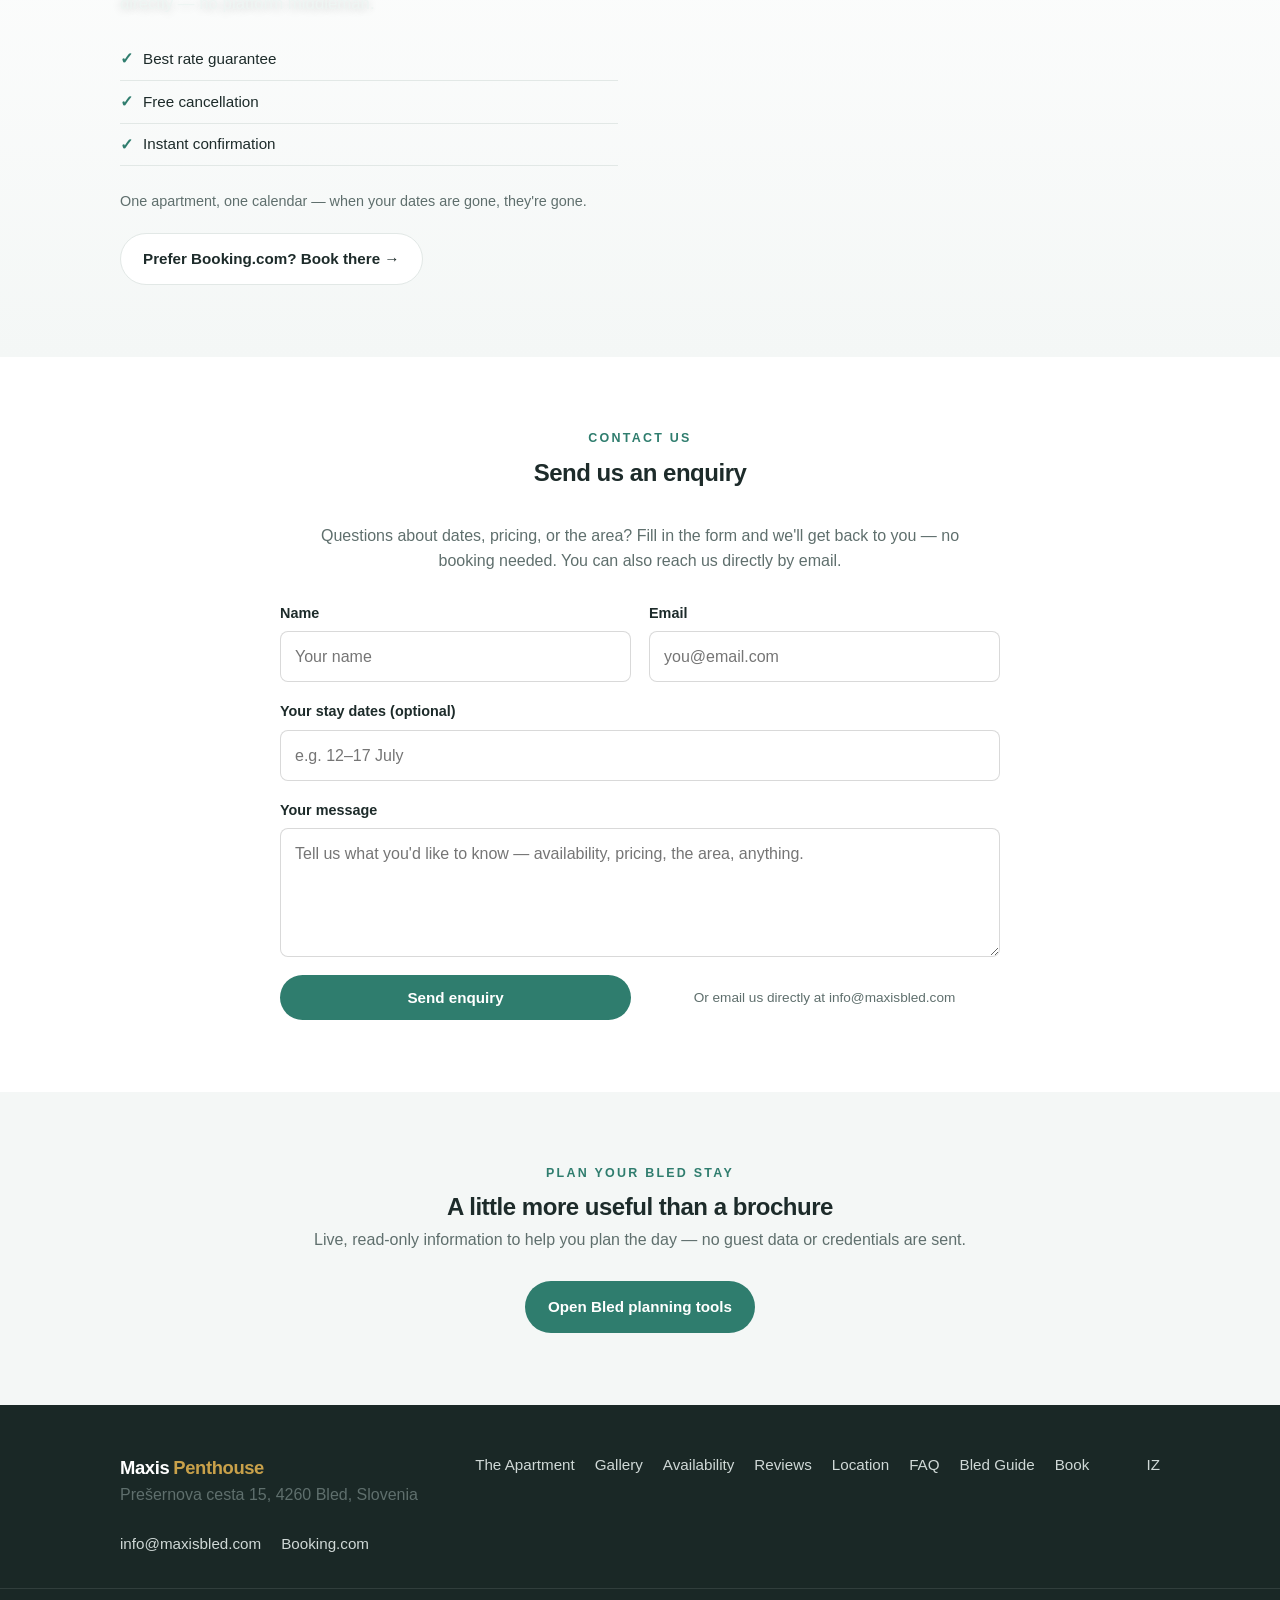
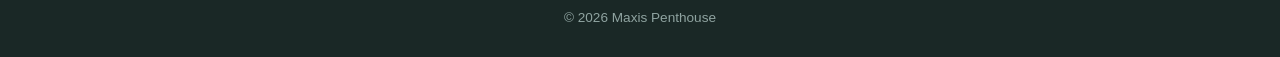
==== commit 8af7bc3a: "Refresh reviews hint stylesheet" ====
--- a/index.html
+++ b/index.html
@@ -30,7 +30,7 @@
   <link rel="icon" type="image/svg+xml" href="favicon.svg" />
   <link rel="icon" type="image/png" sizes="180x180" href="favicon.png" />
   <link rel="apple-touch-icon" sizes="180x180" href="favicon.png" />
-  <link rel="stylesheet" href="styles.css?v=0bdc202" />
+  <link rel="stylesheet" href="styles.css?v=8e300fd" />
   <script>
     (function(){
       var t=localStorage.getItem('theme');
